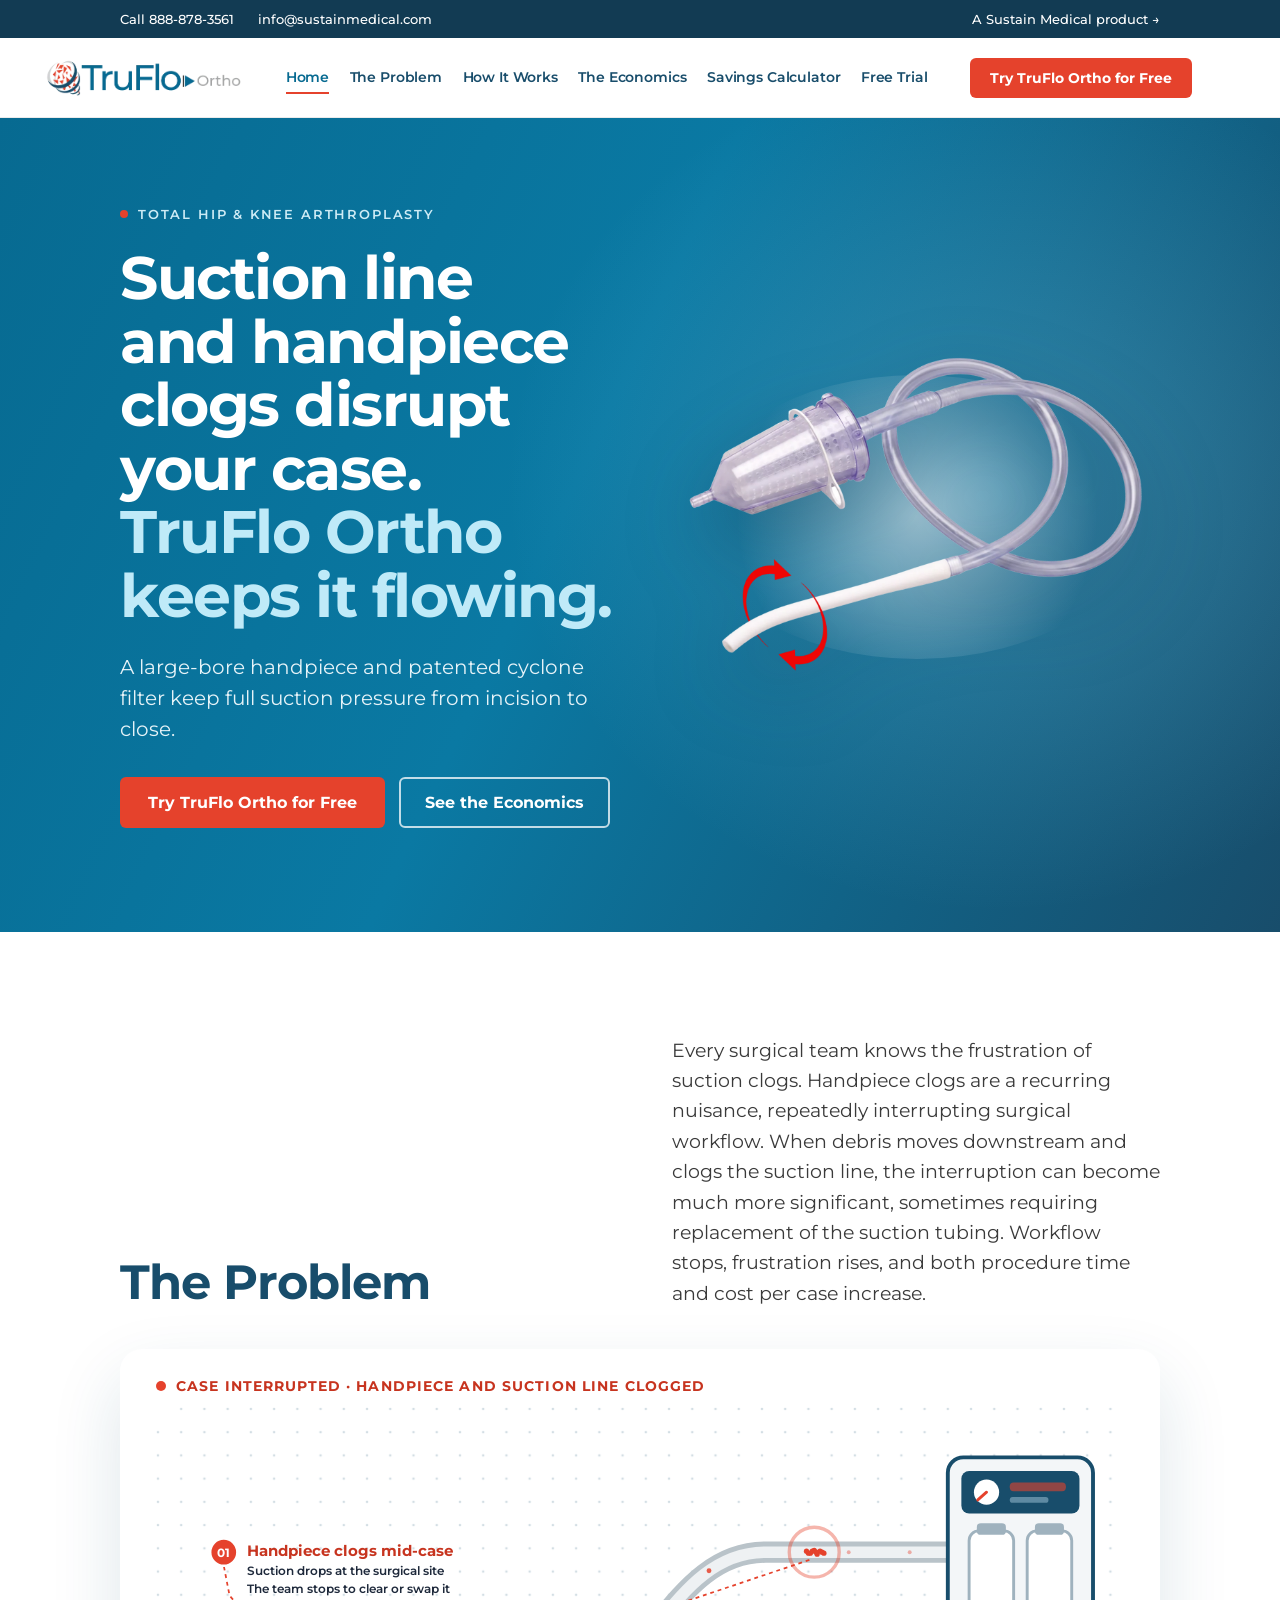
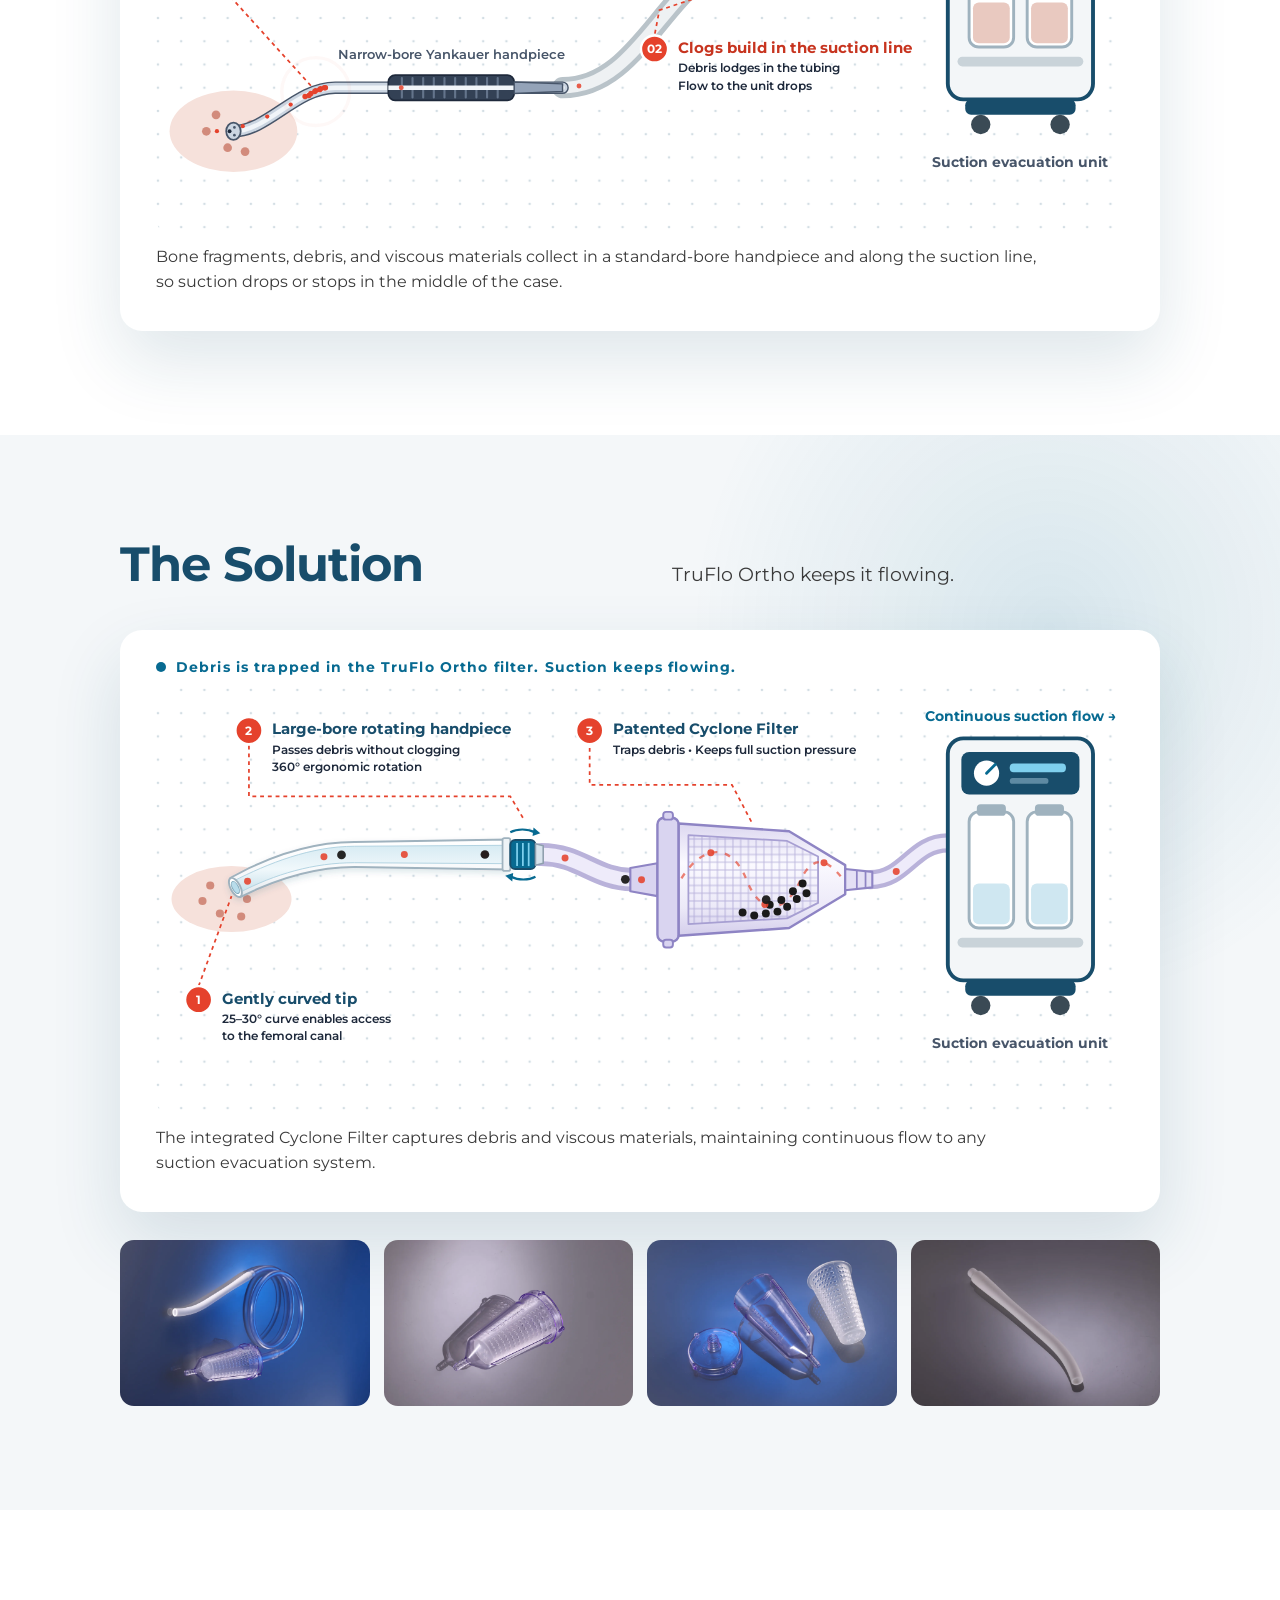
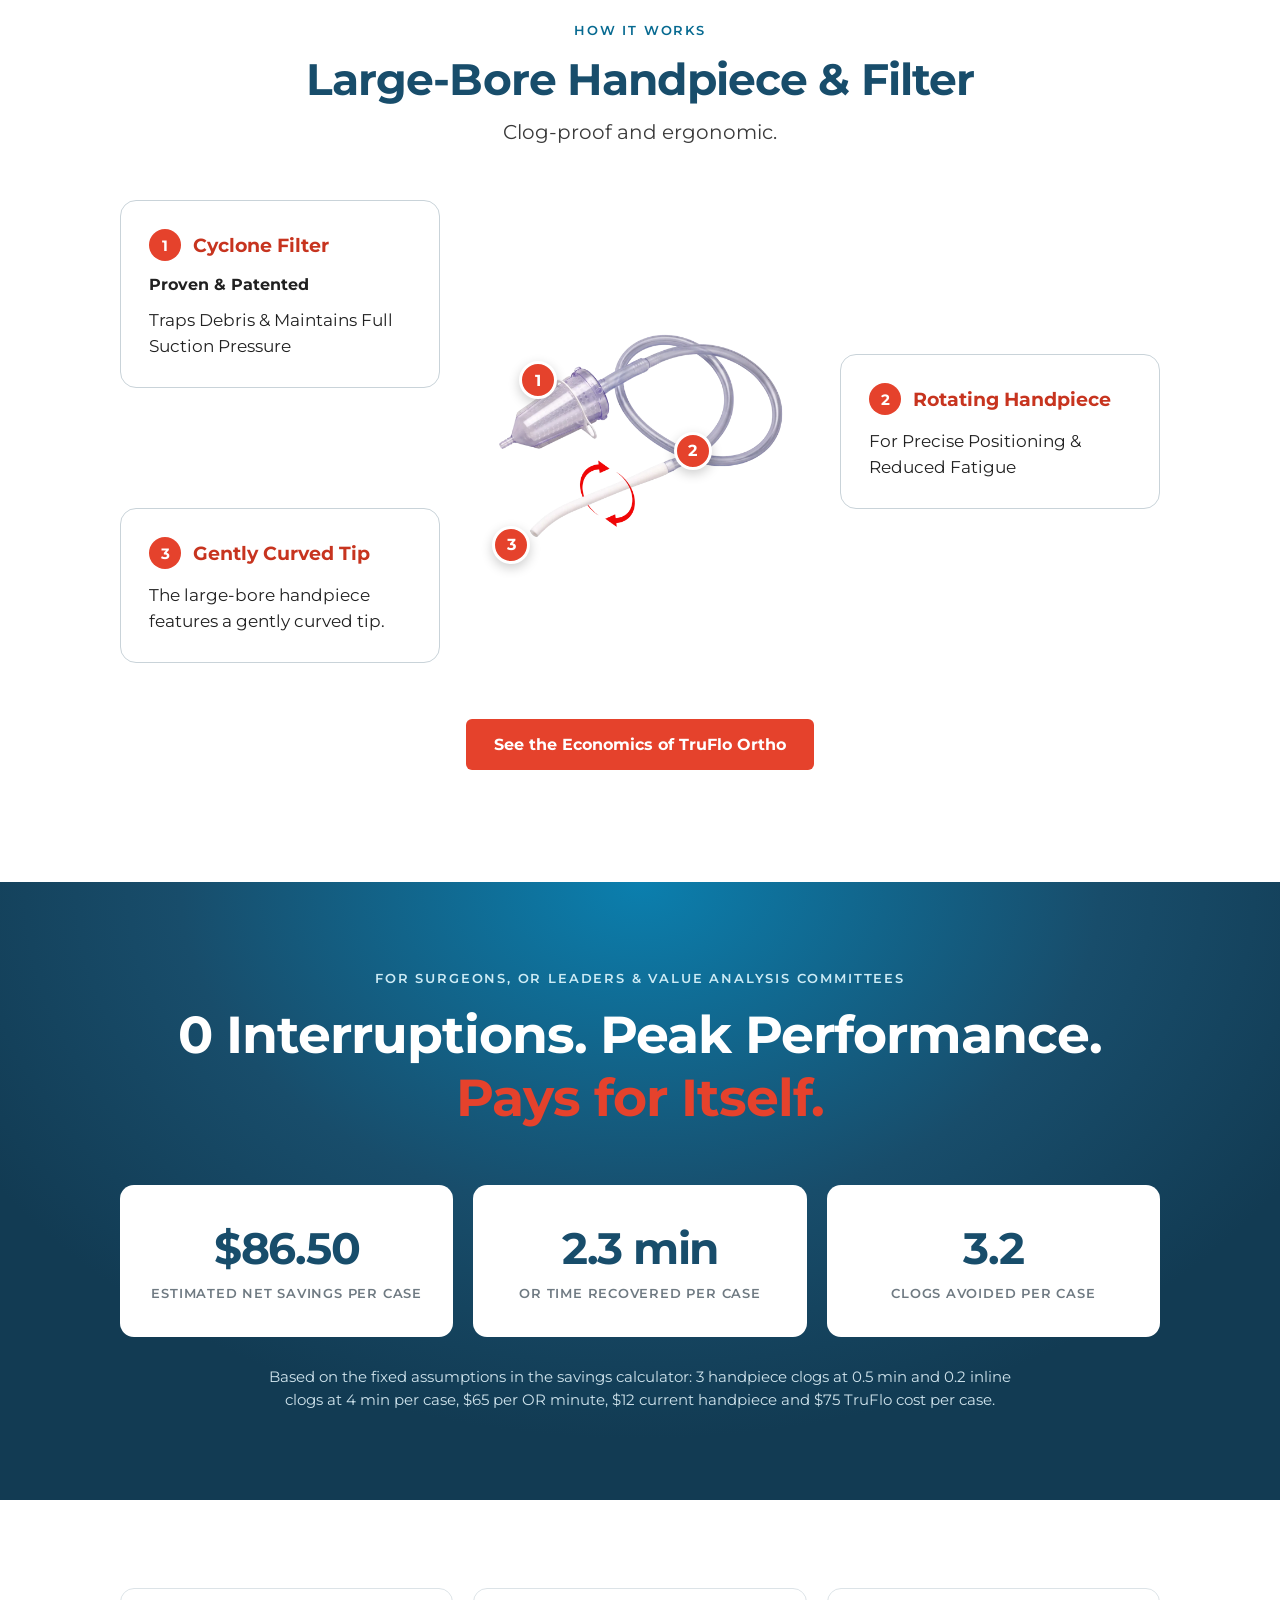
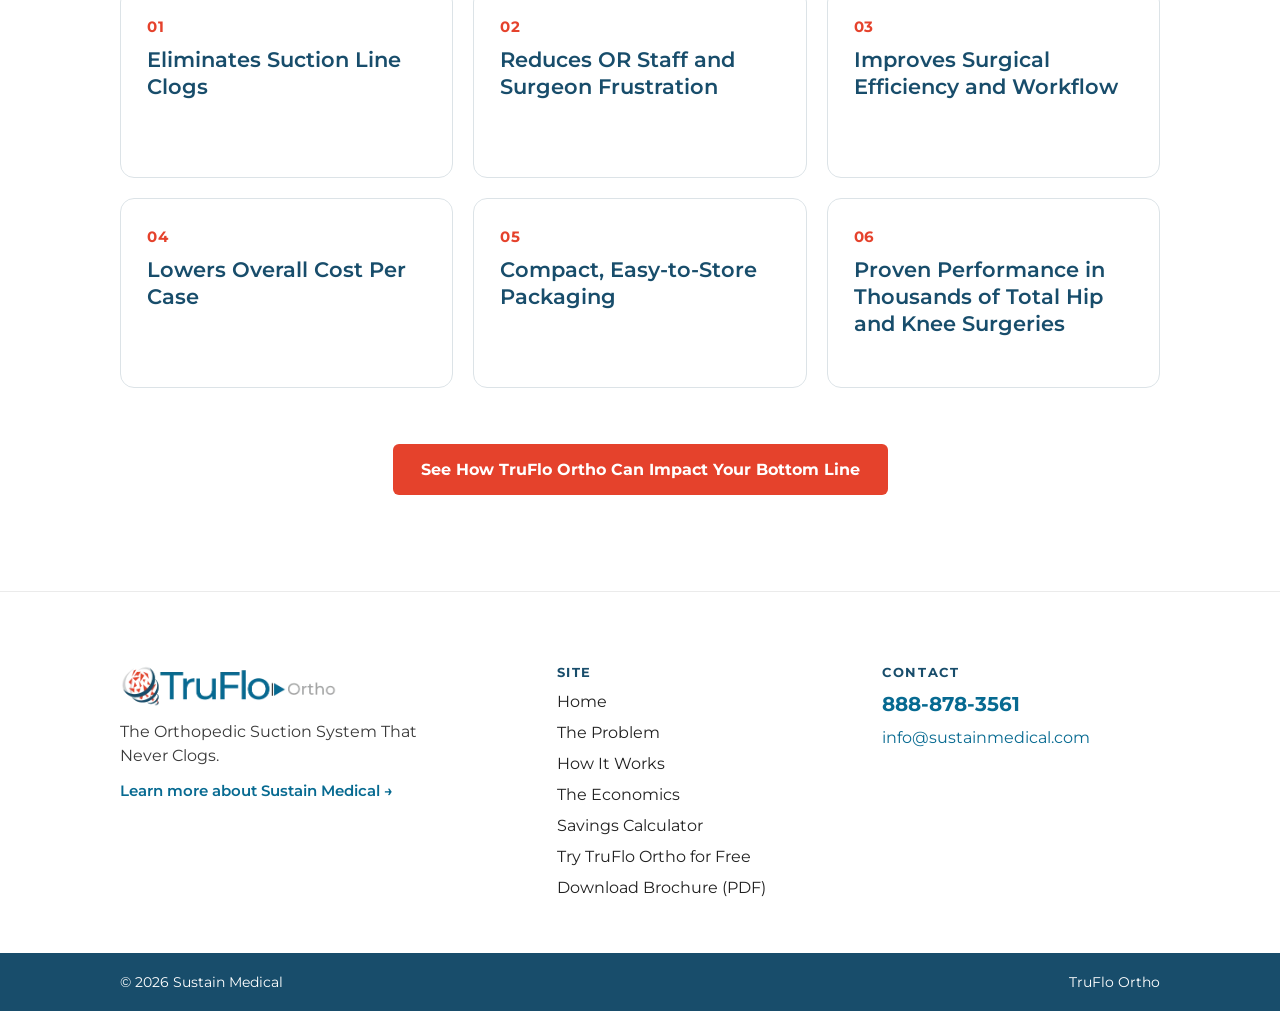
==== index.html @ 5f9ff420 "Apply final client revisions: move Economics to home, update Hero CTA, update Calculator copy and sw" ====
<!DOCTYPE html><html lang="en"><head><meta charset="utf-8"><meta name="viewport" content="width=device-width,initial-scale=1">
<title>TruFlo Ortho | The Orthopedic Suction System That Never Clogs</title><meta name="description" content="TruFlo Ortho &mdash; the orthopedic suction system that never clogs. Large-bore handpiece and patented Cyclone Filter.">
<link rel="icon" href="assets/img/truflo-logo.png"><link rel="stylesheet" href="assets/site.css"></head><body>
<div class="topbar wrap"><div class="l"><a href="tel:+18888783561">Call 888-878-3561</a><a href="mailto:info@sustainmedical.com">info@sustainmedical.com</a></div><a href="https://sustainmedical.com">A Sustain Medical product &rarr;</a></div>
<header class="hdr wrap"><a href="index.html"><img class="logo" src="assets/img/truflo-logo.webp" alt="TruFlo Ortho" width="228" height="46"></a>
<nav class="nav"><a href="index.html" class="on">Home</a><a href="index.html#problem">The Problem</a><a href="index.html#how">How It Works</a><a href="#economics">The Economics</a><a href="calculator.html">Savings Calculator</a><a href="free-trial.html">Free Trial</a></nav><a href="free-trial.html" class="btn btn-red btn-sm">Try TruFlo Ortho for Free</a>
<div style="display:flex;gap:6px;align-items:center"><a href="free-trial.html" class="btn btn-red mcta">Try TruFlo Ortho for Free</a><button class="burger" aria-label="Menu" aria-expanded="false"><span></span><span></span><span></span></button></div>
<nav class="mnav"><a href="index.html">Home</a><a href="index.html#problem">The Problem</a><a href="index.html#how">How It Works</a><a href="#economics">The Economics</a><a href="calculator.html">Savings Calculator</a><a href="free-trial.html">Free Trial</a><a href="tel:+18888783561">Call 888-878-3561</a></nav></header>
<main>
<section class="hero wrap" id="top">
<div class="copy">
<div class="eyebrow" data-reveal><span class="dot"></span>Total hip &amp; knee arthroplasty</div>
<h1 data-reveal>Suction line and handpiece clogs disrupt your case. <span>TruFlo Ortho keeps it flowing.</span></h1>
<p data-reveal>A large-bore handpiece and patented cyclone filter keep full suction pressure from incision to close.</p>
<div class="btns" data-reveal><a href="free-trial.html" class="btn btn-red">Try TruFlo Ortho for Free</a><a href="#economics" class="btn btn-ghost">See the Economics</a></div>
</div>
<div class="prod" data-reveal><img src="assets/img/product-hero.webp" alt="TruFlo Ortho large-bore handpiece with Cyclone Filter" width="1400" height="930"></div>
</section>

<section class="diag-sec wrap" id="problem">
<div class="sechead"><div style="display:flex;flex-direction:column;gap:16px"><h2 data-reveal>The Problem</h2></div>
<p data-reveal>Every surgical team knows the frustration of suction clogs. Handpiece clogs are a recurring nuisance, repeatedly interrupting surgical workflow. When debris moves downstream and clogs the suction line, the interruption can become much more significant, sometimes requiring replacement of the suction tubing. Workflow stops, frustration rises, and both procedure time and cost per case increase.</p></div>
<div class="card" data-reveal>
<div class="ct"><div class="status" style="color:#C7341F"><i style="background:#E5422C"></i>CASE INTERRUPTED &middot; HANDPIECE AND SUCTION LINE CLOGGED</div></div>
<div class="diagram" id="diag-problem" style="min-height:200px"></div>
<ol class="legend"><li><span class="num">01</span><div><b>Handpiece clogs mid-case</b>Suction drops at the surgical site. The team stops to clear or swap it.</div></li><li><span class="num">02</span><div><b>Clogs build in the suction line</b>Debris lodges in the tubing and flow to the unit drops.</div></li></ol>
<p class="cap">Bone fragments, debris, and viscous materials collect in a standard-bore handpiece and along the suction line, so suction drops or stops in the middle of the case.</p>
</div>
</section>

<section class="diag-sec alt wrap" id="how">
<div class="sechead"><div style="display:flex;flex-direction:column;gap:16px"><h2 data-reveal>The Solution</h2></div>
<p data-reveal>TruFlo Ortho keeps it flowing.</p></div>
<div class="card" data-reveal>
<div class="ct"><div class="status" style="color:#076A91"><i style="background:#076A91;animation:dotb 1.8s ease-out infinite"></i>Debris is trapped in the TruFlo Ortho filter. Suction keeps flowing.</div></div>
<div class="diagram" id="diag-flow" style="min-height:200px"></div>
<ol class="legend"><li><span class="num">1</span><div><b>Gently curved tip</b>Access to the femoral canal.</div></li><li><span class="num">2</span><div><b>Large-bore rotating handpiece</b>Passes debris without clogging.</div></li><li><span class="num">3</span><div><b>Cyclone Filter</b>Traps debris. Keeps full suction pressure.</div></li></ol>
<p class="cap">The integrated Cyclone Filter captures debris and viscous materials, maintaining continuous flow to any suction evacuation system.</p>
</div>
<div class="photos" data-reveal>
<figure><img src="assets/photos/truflo-0027.webp" alt="TruFlo Ortho system: Cyclone Filter, tubing and handpiece" loading="lazy"></figure>
<figure><img src="assets/photos/truflo-0016_1.webp" alt="TruFlo Cyclone Filter with mesh basket" loading="lazy"></figure>
<figure><img src="assets/photos/truflo-0012.webp" alt="Cyclone Filter components" loading="lazy"></figure>
<figure><img src="assets/photos/truflo-0029_1.webp" alt="Gently curved large-bore handpiece" loading="lazy"></figure>
</div>
</section>

<section class="lb wrap" id="product">
<div class="center"><div class="eyebrow" style="color:#076A91">How it works</div><h2 data-reveal>Large-Bore Handpiece &amp; Filter</h2><p style="margin:0;font-size:20px;color:#3a3a3a">Clog-proof and ergonomic.</p></div>
<div class="lbgrid">
<div class="col" style="display:flex;flex-direction:column;gap:120px"><div class="fcard" data-reveal><div class="t"><span class="num">1</span><span>Cyclone Filter</span></div><div class="mont" style="font-weight:700;font-size:16px;color:#212121;margin-top:6px">Proven &amp; Patented</div><div style="font-size:17px;line-height:1.5;margin-top:6px">Traps Debris &amp; Maintains Full Suction Pressure</div></div><div class="fcard" data-reveal><div class="t"><span class="num">3</span><span>Gently Curved Tip</span></div><div style="font-size:17px;line-height:1.5;margin-top:6px">The large-bore handpiece features a gently curved tip.</div></div></div>
<div class="imgc" style="position:relative"><img src="assets/img/product-callouts.webp" alt="TruFlo Ortho Cyclone Filter, tubing and rotating handpiece" style="width:100%;display:block;mix-blend-mode:multiply" loading="lazy">
<span class="pin" style="left:14%;top:26%">1</span><span class="pin" style="left:60%;top:50%;animation-delay:.4s">2</span><span class="pin" style="left:6%;top:82%;animation-delay:.8s">3</span></div>
<div class="col"><div class="fcard" data-reveal><div class="t"><span class="num">2</span><span>Rotating Handpiece</span></div><div style="font-size:17px;line-height:1.5;margin-top:6px">For Precise Positioning &amp; Reduced Fatigue</div></div></div>
</div>
<div style="text-align:center;margin-top:56px" data-reveal>
<a href="#economics" class="btn btn-red">See the Economics of TruFlo Ortho</a>
</div>
</section>

<section id="economics" class="zero wrap" style="padding-top:88px;padding-bottom:88px;scroll-margin-top:80px">
<div class="eyebrow" data-reveal style="color:#CDEBF5;margin-bottom:18px">For surgeons, OR leaders &amp; value analysis committees</div>
<h2 data-reveal style="font-weight:700;font-size:clamp(32px,4.5vw,52px);line-height:1.2;color:#FFFFFF;text-align:center">0 Interruptions. Peak Performance. <span class="pays" style="color:#E5422C;white-space:nowrap;display:inline-block">Pays for Itself.</span></h2>
<div class="grid3">
<div class="stat" data-reveal><strong>$86.50</strong><span>Estimated net savings per case</span></div>
<div class="stat" data-reveal><strong>2.3 min</strong><span>OR time recovered per case</span></div>
<div class="stat" data-reveal><strong>3.2</strong><span>Clogs avoided per case</span></div></div>
<p class="fine">Based on the fixed assumptions in the savings calculator: 3 handpiece clogs at 0.5 min and 0.2 inline clogs at 4 min per case, $65 per OR minute, $12 current handpiece and $75 TruFlo cost per case.</p>
</section>

<section class="why wrap" style="padding-top:88px;padding-bottom:96px">
<div class="grid3">
<div class="wcard" data-reveal tabindex="0">
<b>01</b>
<span class="wtitle">Eliminates Suction Line Clogs</span>
<p class="wdesc">The large-bore TruFlo handpiece and patented cyclone filter work together to capture the debris that typically causes suction obstructions, keeping suction flowing throughout the procedure.</p>
</div>
<div class="wcard" data-reveal tabindex="0">
<b>02</b>
<span class="wtitle">Reduces OR Staff and Surgeon Frustration</span>
<p class="wdesc">Suction occlusions create unnecessary delays and increase stress for surgeons and operating room personnel. TruFlo Ortho helps keep the surgical team focused on the procedure.</p>
</div>
<div class="wcard" data-reveal tabindex="0">
<b>03</b>
<span class="wtitle">Improves Surgical Efficiency and Workflow</span>
<p class="wdesc">Clogged suction lines interrupt surgical workflow, reduce operating room efficiency, and negatively affect team performance. TruFlo Ortho helps eliminate these avoidable disruptions.</p>
</div>
<div class="wcard" data-reveal tabindex="0">
<b>04</b>
<span class="wtitle">Lowers Overall Cost Per Case</span>
<p class="wdesc">Operating room time is expensive. Every minute saved by avoiding suction-related interruptions can contribute to meaningful reductions in procedure costs.</p>
</div>
<div class="wcard" data-reveal tabindex="0">
<b>05</b>
<span class="wtitle">Compact, Easy-to-Store Packaging</span>
<p class="wdesc">TruFlo Ortho has been thoughtfully packaged to minimize its storage footprint, making it easier for facilities to stock, store, and access the device when needed.</p>
</div>
<div class="wcard" data-reveal tabindex="0">
<b>06</b>
<span class="wtitle">Proven Performance in Thousands of Total Hip and Knee Surgeries</span>
<p class="wdesc">Surgeons who have used TruFlo Ortho continue to request its availability in their operating rooms. OR staff who have experienced its performance also recognize the potential operational and financial benefits.</p>
</div>
</div>
<div style="text-align:center;margin-top:56px" data-reveal>
<a href="calculator.html" class="btn btn-red">See How TruFlo Ortho Can Impact Your Bottom Line</a>
</div>
</section>
</main><footer><div class="ft wrap"><div class="c"><img src="assets/img/truflo-logo.webp" alt="TruFlo Ortho" style="height:44px;width:max-content"><p>The Orthopedic Suction System That Never Clogs.</p><a href="https://sustainmedical.com" class="mont" style="font-weight:600;font-size:15px;color:#076A91">Learn more about Sustain Medical &rarr;</a></div>
<div class="c"><h4>Site</h4><a href="index.html">Home</a><a href="index.html#problem">The Problem</a><a href="index.html#how">How It Works</a><a href="#economics">The Economics</a><a href="calculator.html">Savings Calculator</a><a href="free-trial.html">Try TruFlo Ortho for Free</a><a href="assets/TruFlo-Ortho-Sell-Sheet.pdf" target="_blank" rel="noopener">Download Brochure (PDF)</a></div>
<div class="c"><h4>Contact</h4><a href="tel:+18888783561" class="mont" style="font-weight:700;font-size:20px;color:#076A91">888-878-3561</a><a href="mailto:info@sustainmedical.com" style="color:#076A91">info@sustainmedical.com</a></div></div>
<div class="fb wrap"><span>&copy; 2026 Sustain Medical</span><span>TruFlo Ortho</span></div></footer><script src="assets/site.js"></script></body></html>
---- assets/site.css ----
@import url('https://fonts.googleapis.com/css2?family=Montserrat:ital,wght@0,400;0,500;0,600;0,700;1,500&display=swap');
*{box-sizing:border-box}html{scroll-behavior:smooth}
body{margin:0;font-family:Montserrat,sans-serif;color:#212121;background:#fff;-webkit-font-smoothing:antialiased}
a{color:#076A91;text-decoration:none}a:hover{color:#184D6B}
img{max-width:100%}
.mont{font-family:Montserrat,sans-serif}
.wrap{padding-left:120px;padding-right:120px}
.hdr.wrap{padding-left:clamp(20px,3.5vw,60px);padding-right:clamp(20px,3.5vw,60px)}
.topbar{background:#123B53;height:38px;display:flex;align-items:center;justify-content:space-between;font:500 13px Montserrat,sans-serif;color:#fff}
.topbar a{color:#fff;white-space:nowrap}.topbar .l{display:flex;gap:24px}
.hdr{position:sticky;top:0;z-index:30;background:rgba(255,255,255,.98);backdrop-filter:blur(8px);border-bottom:1px solid #EBEBEB;height:80px;display:flex;align-items:center;justify-content:space-between;gap:16px}
.hdr .logo{height:40px;width:auto;flex-shrink:0;display:block}
.nav{display:flex;align-items:center;gap:clamp(12px,1.6vw,22px);font:600 14px Montserrat,sans-serif;flex-shrink:1}
.nav a{color:#184D6B;padding:6px 0;border-bottom:2px solid transparent;white-space:nowrap;flex-shrink:0;letter-spacing:-.01em}
.nav a:hover{color:#076A91}.nav a.on{border-color:#E5422C;color:#076A91}
.btn{display:inline-flex;align-items:center;justify-content:center;font:700 16px Montserrat,sans-serif;padding:16px 28px;border-radius:6px;white-space:nowrap;flex-shrink:0;transition:transform .2s,box-shadow .2s,background .2s,color .2s;cursor:pointer;border:0}
.btn-red{background:#E5422C;color:#fff}.btn-red:hover{background:#C7341F;color:#fff;transform:translateY(-2px);box-shadow:0 10px 24px rgba(229,66,44,.4)}
.btn-ghost{border:2px solid rgba(255,255,255,.75);color:#fff;padding:14px 24px}.btn-ghost:hover{background:#fff;color:#184D6B;transform:translateY(-2px)}
.btn-outline{border:2px solid #076A91;color:#076A91;padding:12px 20px;font-size:15px}.btn-outline:hover{background:#076A91;color:#fff}
.btn-sm{font-size:14px;padding:11px 20px;white-space:nowrap;flex-shrink:0}
.burger{display:none;width:44px;height:44px;border:0;background:none;flex-direction:column;align-items:center;justify-content:center;gap:5px;cursor:pointer}.burger span{width:22px;height:2.5px;background:#184D6B;border-radius:2px}
.mnav{display:none}
.eyebrow{font:600 13px Montserrat,sans-serif;letter-spacing:.14em;text-transform:uppercase}
h1,h2,h3{font-family:Montserrat,sans-serif;margin:0;letter-spacing:-.02em}
section{position:relative}
/* hero */
.hero{padding-top:88px;padding-bottom:104px;background:radial-gradient(55% 75% at 78% 45%,rgba(127,208,238,.30),transparent 70%),linear-gradient(115deg,#076A91 0%,#0A79A3 45%,#184D6B 100%);display:grid;grid-template-columns:1.02fr .98fr;gap:48px;align-items:center;color:#fff;overflow:hidden}
.hero h1{font-weight:700;font-size:60px;line-height:1.06;letter-spacing:-.025em;text-wrap:balance}.hero h1 span{color:#BFEAF8}
.hero p{margin:0;font-size:20px;line-height:1.55;color:#E6F3F8;max-width:540px}
.hero .copy{display:flex;flex-direction:column;gap:24px}
.hero .eyebrow{display:flex;align-items:center;gap:10px;color:#CDEBF5}
.dot{width:8px;height:8px;border-radius:50%;background:#E5422C;display:inline-block;animation:dotw 1.8s ease-out infinite}
@keyframes dotw{0%{box-shadow:0 0 0 0 rgba(229,66,44,.6)}100%{box-shadow:0 0 0 8px rgba(229,66,44,0)}}
@keyframes dotb{0%{box-shadow:0 0 0 0 rgba(7,106,145,.5)}100%{box-shadow:0 0 0 8px rgba(7,106,145,0)}}
.hero .btns{display:flex;gap:14px;margin-top:8px;flex-wrap:wrap}
.prod{position:relative}
.prod::before{content:"";position:absolute;inset:6% 4%;border-radius:50%;background:radial-gradient(circle,rgba(255,255,255,.55),rgba(255,255,255,0) 68%)}
.prod img{position:relative;width:100%;display:block;animation:subtleFloat 5s ease-in-out infinite;filter:drop-shadow(0 30px 40px rgba(8,40,60,.35))}
@keyframes subtleFloat{0%,100%{transform:translateY(-4px)}50%{transform:translateY(4px)}}
@keyframes float{0%,100%{transform:translateY(-4px)}50%{transform:translateY(4px)}}
.tag{position:absolute;background:rgba(255,255,255,.95);border:1px solid #DCE3E7;border-radius:12px;padding:12px 16px;box-shadow:0 14px 34px rgba(8,40,60,.25);display:flex;gap:10px;align-items:center;font:600 14px Montserrat,sans-serif;color:#184D6B;white-space:nowrap;animation:float 5s ease-in-out infinite}
.tag i{width:10px;height:10px;border-radius:50%;display:inline-block}
/* diagram sections */
.diag-sec{padding-top:104px;padding-bottom:104px}
.diag-sec.alt{background:radial-gradient(40% 50% at 82% 18%,rgba(7,106,145,.12),transparent 70%),#F4F7F9}
.sechead{display:grid;grid-template-columns:1fr 1fr;gap:64px;align-items:end;margin-bottom:40px}
.sechead h2{font-weight:700;font-size:48px;line-height:1.08;color:#184D6B}
.sechead p{margin:0;font-size:19px;line-height:1.6;color:#3a3a3a}
.card{background:#fff;border-radius:22px;box-shadow:0 30px 70px rgba(24,77,107,.14);padding:28px 36px 36px}
.card .ct{display:flex;flex-direction:column;gap:6px;margin-bottom:12px}
.card .ct b{font:700 26px Montserrat,sans-serif;color:#184D6B}
.status{display:flex;align-items:center;gap:10px;font:700 14px Montserrat,sans-serif;letter-spacing:.08em}
.status i{width:10px;height:10px;border-radius:50%;display:inline-block}
.card .cap{margin:12px 0 0;font-size:16px;line-height:1.55;color:#3a3a3a;max-width:880px}
.legend{display:none}
.photos{display:grid;grid-template-columns:repeat(4,1fr);gap:14px;margin-top:28px}
.photos figure{margin:0;border-radius:14px;overflow:hidden;background:#123B53;aspect-ratio:3/2}
.photos img{width:100%;height:100%;object-fit:cover;display:block;transition:transform .5s}.photos figure:hover img{transform:scale(1.05)}
.photos-note{margin:10px 0 0;font-size:14px;color:#5b6770}
/* large-bore (v2) */
.lb{padding-top:112px;padding-bottom:112px}
.center{text-align:center;display:flex;flex-direction:column;gap:14px;align-items:center}
.lb h2,.h2{font-weight:700;font-size:44px;color:#184D6B}
.lbgrid{margin-top:56px;display:grid;grid-template-columns:320px 1fr 320px;gap:32px;align-items:center}
.fcard{border:1.5px solid #C9D3D9;border-radius:16px;padding:28px;display:flex;flex-direction:column;gap:8px;background:#fff;transition:transform .35s,box-shadow .35s,border-color .35s}
.fcard:hover{transform:translateY(-6px);box-shadow:0 20px 44px rgba(24,77,107,.13);border-color:#076A91}
.fcard .t{display:flex;align-items:center;gap:12px}.num{flex:none;width:32px;height:32px;border-radius:50%;background:#E5422C;color:#fff;font:700 15px Montserrat,sans-serif;display:flex;align-items:center;justify-content:center}
.fcard .t span:last-child{font:700 19px Montserrat,sans-serif;color:#C7341F}
.pin{position:absolute;width:38px;height:38px;border-radius:50%;background:#E5422C;color:#fff;border:3px solid #fff;box-shadow:0 4px 12px rgba(0,0,0,.2);font:700 16px Montserrat,sans-serif;display:flex;align-items:center;justify-content:center;animation:pulse 2s ease-out infinite}
@keyframes pulse{0%{box-shadow:0 0 0 0 rgba(229,66,44,.55)}100%{box-shadow:0 0 0 18px rgba(229,66,44,0)}}
.cyc{margin-top:72px;display:grid;grid-template-columns:320px 1fr;gap:48px;align-items:center}
.cycimg{position:relative;height:340px;border-radius:16px;overflow:hidden;background:#184D6B url(img/or-team.webp) center/cover;box-shadow:0 24px 60px rgba(24,77,107,.2)}
.cycimg::before{content:"";position:absolute;inset:0;background:linear-gradient(90deg,rgba(18,59,83,.85) 0%,rgba(18,59,83,.2) 55%,transparent)}
.chips{position:absolute;left:32px;bottom:32px;display:flex;gap:10px;font:600 13px Montserrat,sans-serif;color:#fff;letter-spacing:.08em;text-transform:uppercase}.chips span{padding:6px 10px;border:1px solid rgba(255,255,255,.4);border-radius:20px}
/* economics */
.pagehead{padding-top:72px;padding-bottom:8px}
.pagehead h1{font-size:52px;color:#184D6B;font-weight:700;line-height:1.08}
.why{padding-top:72px;padding-bottom:104px}
.grid3{display:grid;grid-template-columns:repeat(3,1fr);gap:20px}
.wcard{border:1.5px solid #DCE3E7;border-radius:14px;padding:28px 26px;min-height:190px;display:flex;flex-direction:column;gap:10px;background:#fff;transition:transform .35s cubic-bezier(.2,.8,.2,1),box-shadow .35s cubic-bezier(.2,.8,.2,1),border-color .35s;position:relative;cursor:pointer}
.wcard:hover,.wcard.is-active{transform:translateY(-6px);box-shadow:0 20px 44px rgba(24,77,107,.14);border-color:#076A91}
.wcard b{font:700 15px Montserrat,sans-serif;color:#E5422C;letter-spacing:.04em}
.wcard .wtitle{font:600 21px/1.3 Montserrat,sans-serif;color:#184D6B;transition:color .25s ease}
.wcard .wdesc{margin:0;font:500 15px/1.55 Montserrat,sans-serif;color:#445461;opacity:0;max-height:0;overflow:hidden;transform:translateY(6px);transition:opacity .35s ease,transform .35s ease,max-height .35s ease,margin .35s ease}
.wcard:hover .wdesc,.wcard.is-active .wdesc,.wcard:focus-within .wdesc{opacity:1;max-height:220px;transform:translateY(0);margin-top:8px}
.zero{padding-top:100px;padding-bottom:100px;background:radial-gradient(60% 90% at 50% 0%,#0B7FAE 0%,#184D6B 60%,#123B53 100%);text-align:center}
.zero h1,.zero h2{font-weight:700;font-size:50px;color:#fff;line-height:1.2;margin:0 auto;max-width:1100px}
.zero h1 span.pays,.zero h2 span.pays{color:#E5422C;font-weight:700;white-space:nowrap;display:inline-block}
.zero .grid3{margin-top:56px}
.stat{background:#fff;border-radius:14px;padding:36px 28px;display:flex;flex-direction:column;gap:10px;align-items:center;transition:transform .35s}.stat:hover{transform:translateY(-6px)}
.stat strong{font:700 44px Montserrat,sans-serif;color:#184D6B;letter-spacing:-.03em}
.stat span{font:600 13px Montserrat,sans-serif;color:#6f7a82;letter-spacing:.06em;text-transform:uppercase}
.zero .fine{margin:28px auto 0;max-width:760px;color:#CFE3EC;font-size:15px;line-height:1.55}
.calc{padding-top:96px;padding-bottom:96px;background:#eef4f7}
.calc iframe{width:100%;max-width:1164px;margin:32px auto 0;display:block;border:0;min-height:1200px;background:transparent}
/* faq + form */
.form-sec{padding-top:104px;padding-bottom:104px;background:#076A91;display:grid;grid-template-columns:1fr 580px;gap:80px;align-items:start}
.form-sec .l{display:flex;flex-direction:column;gap:24px;color:#fff;padding-top:16px}
.form-sec h2{font-weight:700;font-size:52px;line-height:1.08}
.form-sec p{margin:0;font-size:19px;line-height:1.6;color:#EAF5F9;max-width:520px}
.talk{display:flex;flex-direction:column;gap:10px;margin-top:16px;padding-top:28px;border-top:1px solid rgba(255,255,255,.25);font-size:17px}
.talk a{color:#fff}
.fbox{background:#fff;border-radius:18px;padding:40px;box-shadow:0 24px 60px rgba(0,0,0,.18)}
.fbox form{display:grid;grid-template-columns:1fr 1fr;gap:18px 16px}
.fbox label{display:flex;flex-direction:column;gap:7px;font:600 13px Montserrat,sans-serif;color:#184D6B}
.fbox .full{grid-column:1/-1}
.fbox input:not([type=checkbox]),.fbox select,.fbox textarea{height:50px;border:1.5px solid #C9D3D9;border-radius:8px;padding:0 14px;font:16px Montserrat,sans-serif;color:#212121;background:#fff;width:100%}
.fbox textarea{height:auto;padding:12px 14px;resize:vertical}
.fbox .chk{flex-direction:row;gap:12px;align-items:flex-start;font:16px/1.45 Montserrat,sans-serif;color:#212121;cursor:pointer}
.fbox .chk input{width:20px;height:20px;margin:1px 0 0;accent-color:#076A91;flex:none}
.fbox button[type=submit]{height:58px;font-size:18px;width:100%}
.fbox .req{font-size:14px;color:#5b6770}
.sent{display:none;flex-direction:column;gap:18px;padding:24px 0}.sent.on{display:flex}
.sent .ok{width:56px;height:56px;border-radius:50%;background:#076A91;display:flex;align-items:center;justify-content:center}.sent .ok span{width:12px;height:22px;border-right:3px solid #fff;border-bottom:3px solid #fff;transform:rotate(45deg);margin-top:-4px}
.sent h3{font-weight:700;font-size:28px;color:#184D6B;line-height:1.25}
.linkbtn{background:none;border:0;font:600 15px Montserrat,sans-serif;color:#5b6770;cursor:pointer}
.faq{padding-top:104px;padding-bottom:104px;display:grid;grid-template-columns:380px 1fr;gap:80px}
.faq h2{font-weight:700;font-size:44px;color:#184D6B;line-height:1.1}
.acc{border-top:1px solid #DCE3E7}.acc>div{border-bottom:1px solid #DCE3E7}
.acc button{width:100%;background:none;border:0;padding:26px 0;display:flex;justify-content:space-between;align-items:center;gap:24px;cursor:pointer;text-align:left;font:600 20px Montserrat,sans-serif;color:#184D6B}
.acc button em{font-style:normal;font-size:28px;color:#076A91;font-weight:500}
.acc p{margin:0 0 26px;font-size:17px;line-height:1.6;max-width:680px;display:none}.acc .open p{display:block}
/* footer */
.ft{padding-top:72px;padding-bottom:56px;display:grid;grid-template-columns:1.4fr 1fr 1fr;gap:48px;background:#fff;border-top:1px solid #EBEBEB}
.ft .c{display:flex;flex-direction:column;gap:12px;font-size:16px}.ft .c a{color:#212121}
.ft h4{margin:0;font:700 13px Montserrat,sans-serif;letter-spacing:.12em;text-transform:uppercase;color:#184D6B}
.ft p{margin:0;font-size:16px;color:#3a3a3a;max-width:340px;line-height:1.55}
.fb{background:#184D6B;color:#fff;padding-top:20px;padding-bottom:20px;display:flex;justify-content:space-between;font-size:14px;gap:16px}.fb a{color:#fff}
[data-reveal]{transition:opacity .8s cubic-bezier(.2,.7,.2,1),transform .8s cubic-bezier(.2,.7,.2,1)}
.js [data-reveal]:not(.in){opacity:0;transform:translateY(32px)}
@media (prefers-reduced-motion:reduce){*{animation:none!important}.js [data-reveal]{opacity:1!important;transform:none!important}}
/* responsive */
@media (max-width:1180px){.wrap{padding-left:40px;padding-right:40px}.hdr.wrap{padding-left:24px;padding-right:24px}.nav{gap:16px}.hero h1{font-size:48px}.lbgrid{grid-template-columns:1fr 1.3fr 1fr}.form-sec{grid-template-columns:1fr 1fr;gap:48px}}
@media (max-width:980px){
.wrap{padding-left:20px;padding-right:20px}
.hdr.wrap{padding-left:20px;padding-right:20px}
.topbar{display:none}
.hdr{height:64px}.hdr .logo{height:28px}.nav,.hdr>.btn{display:none}.burger{display:flex}
.hdr .mcta{display:inline-flex!important;font-size:13px;padding:0 14px;height:42px;white-space:nowrap}
.mnav.open{display:flex;flex-direction:column;position:absolute;top:64px;left:0;right:0;background:#fff;border-bottom:1px solid #EBEBEB;padding:8px 20px 20px;font:600 18px Montserrat,sans-serif;box-shadow:0 20px 30px rgba(0,0,0,.08)}
.mnav a{color:#184D6B;padding:14px 0;border-bottom:1px solid #F0F0F0;white-space:nowrap}.mnav a:last-child{border:0;color:#076A91;font-size:17px}
.hero{grid-template-columns:1fr;padding-top:40px;padding-bottom:48px;gap:24px}
.hero h1{font-size:34px;line-height:1.12}.hero p{font-size:17px}.hero .btns{flex-direction:column}.hero .btns .btn{width:100%}
.tag{font-size:11px;padding:8px 10px}
.diag-sec,.lb,.why,.zero,.calc,.faq,.form-sec{padding-top:56px;padding-bottom:56px}
.sechead{grid-template-columns:1fr;gap:16px;margin-bottom:24px}.sechead h2{font-size:30px}.sechead p{font-size:16px}
.card{padding:20px 14px;border-radius:16px}.card .ct b{font-size:21px}.status{font-size:11px}
.diagram .lbl{display:none}
.legend{display:flex;flex-direction:column;gap:12px;margin:16px 0 0;padding:0;list-style:none}
.legend li{display:flex;gap:12px;align-items:flex-start;font-size:15px;line-height:1.45}.legend b{display:block;font:700 15px Montserrat,sans-serif;color:#184D6B}
.photos{grid-template-columns:repeat(2,1fr);gap:10px}
.lb h2,.h2,.faq h2{font-size:28px}.lbgrid{grid-template-columns:1fr;margin-top:28px;gap:14px}.lbgrid .col{display:contents}.lbgrid .imgc{order:-1}
.cyc{grid-template-columns:1fr;gap:20px;margin-top:40px}.cycimg{height:220px}.chips{left:16px;bottom:16px;font-size:11px}
.pagehead{padding-top:40px}.pagehead h1{font-size:32px}
.grid3{grid-template-columns:1fr;gap:12px}.wcard{min-height:0;padding:22px}.wcard span{font-size:18px}
.zero h1,.zero h2{font-size:28px;line-height:1.2}.zero .grid3{margin-top:28px}.stat strong{font-size:34px}
.calc iframe{margin-top:16px}
.form-sec{grid-template-columns:1fr;gap:28px}.form-sec h2{font-size:30px}.form-sec p{font-size:16px}.fbox{padding:22px}.fbox form{grid-template-columns:1fr}
.faq{grid-template-columns:1fr;gap:24px}.acc button{font-size:17px;padding:20px 0}
.ft{grid-template-columns:1fr;gap:28px;padding-top:40px;padding-bottom:32px}.fb{flex-direction:column}
}
.mcta{display:none!important}@media (max-width:980px){.hdr .mcta{display:inline-flex!important}}
.prod img{height:auto}
.hdr .mcta{white-space:nowrap}
@media (max-width:980px){.diagram{min-height:0!important}.diagram .mk{transform-box:fill-box;transform-origin:center;transform:scale(1.9)}.tag{display:none}.hdr .logo{height:24px}}
@media (max-width:360px){.hdr .mcta{font-size:12px;padding:0 9px}}
.calc iframe{margin-top:0}
@media (max-width:980px){.lbgrid .col{display:contents!important}.lbgrid .fcard:nth-child(1){order:1}.lbgrid .col:last-child .fcard{order:2}.lbgrid .col:first-child .fcard:nth-child(2){order:3}.calc{padding-left:0;padding-right:0}}
.form-sec h1.fh{font-weight:700;font-size:52px;line-height:1.08}@media (max-width:980px){.form-sec h1.fh{font-size:30px}}
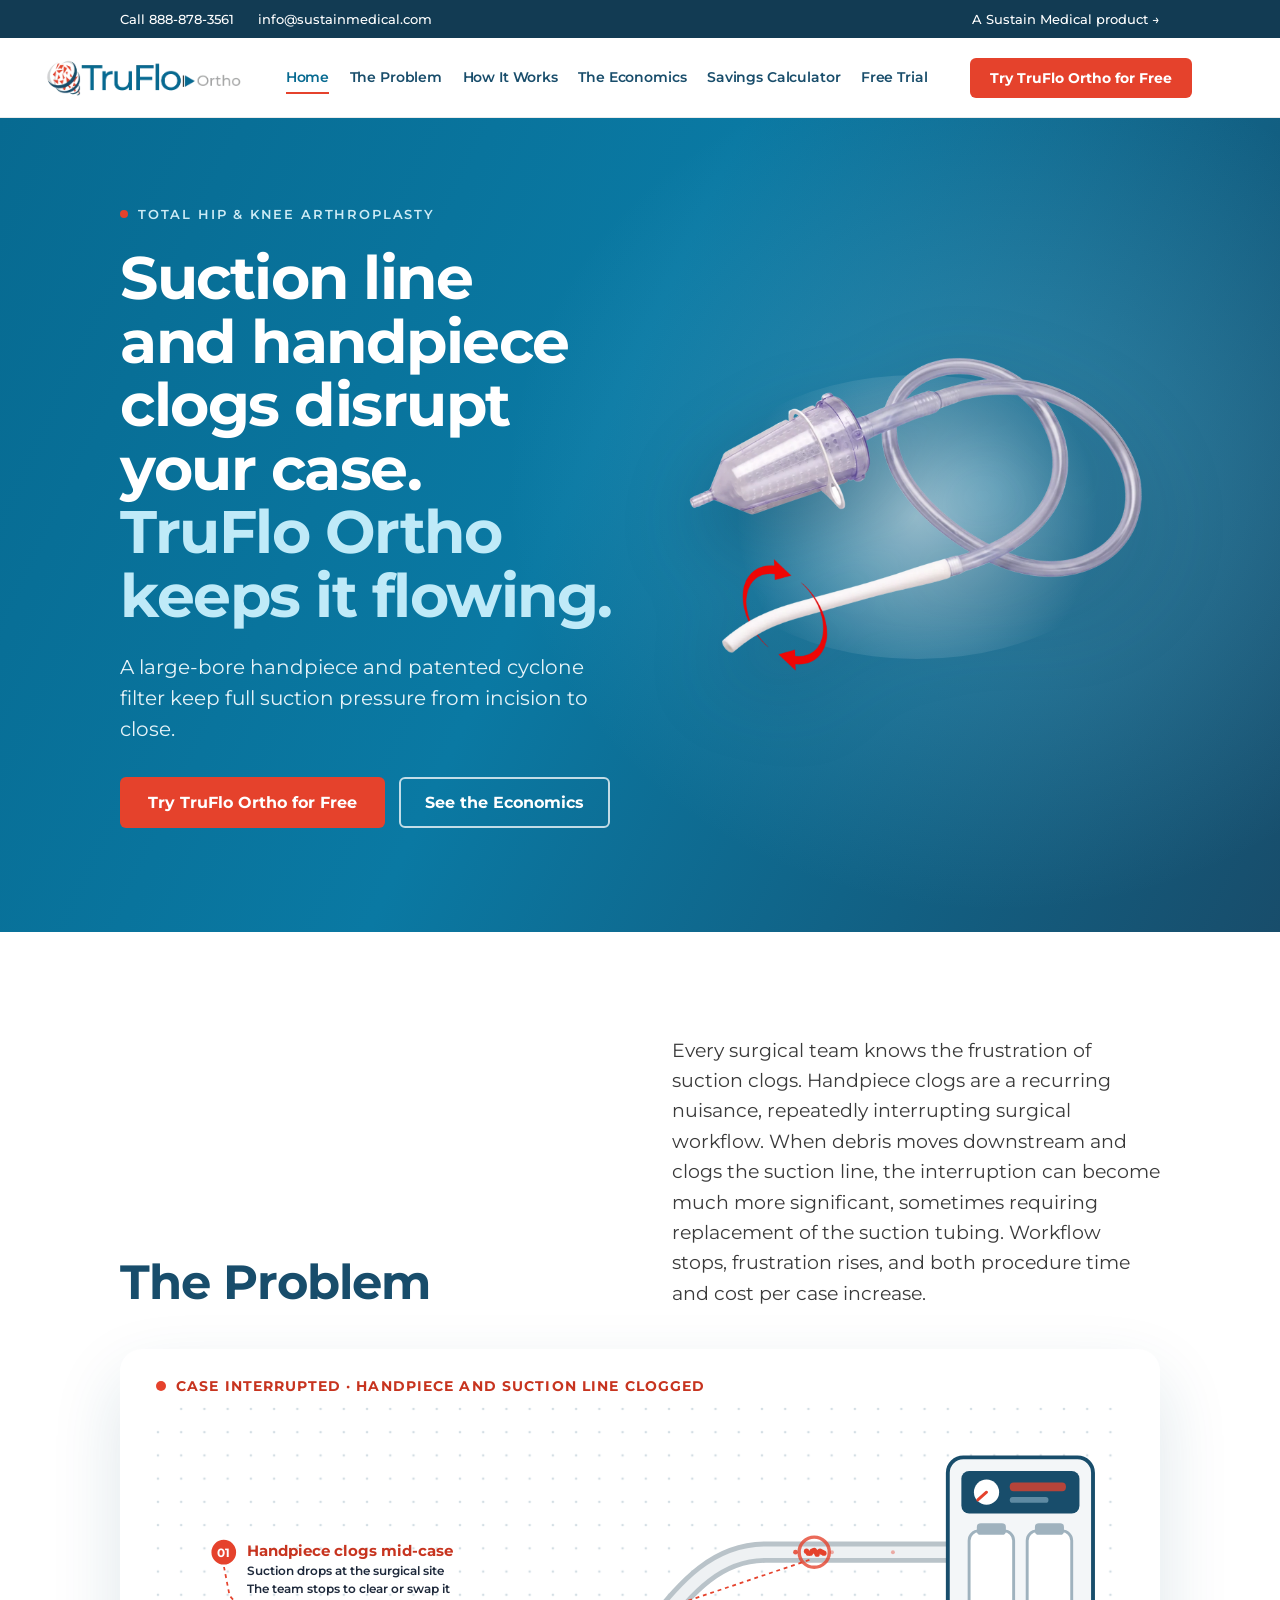
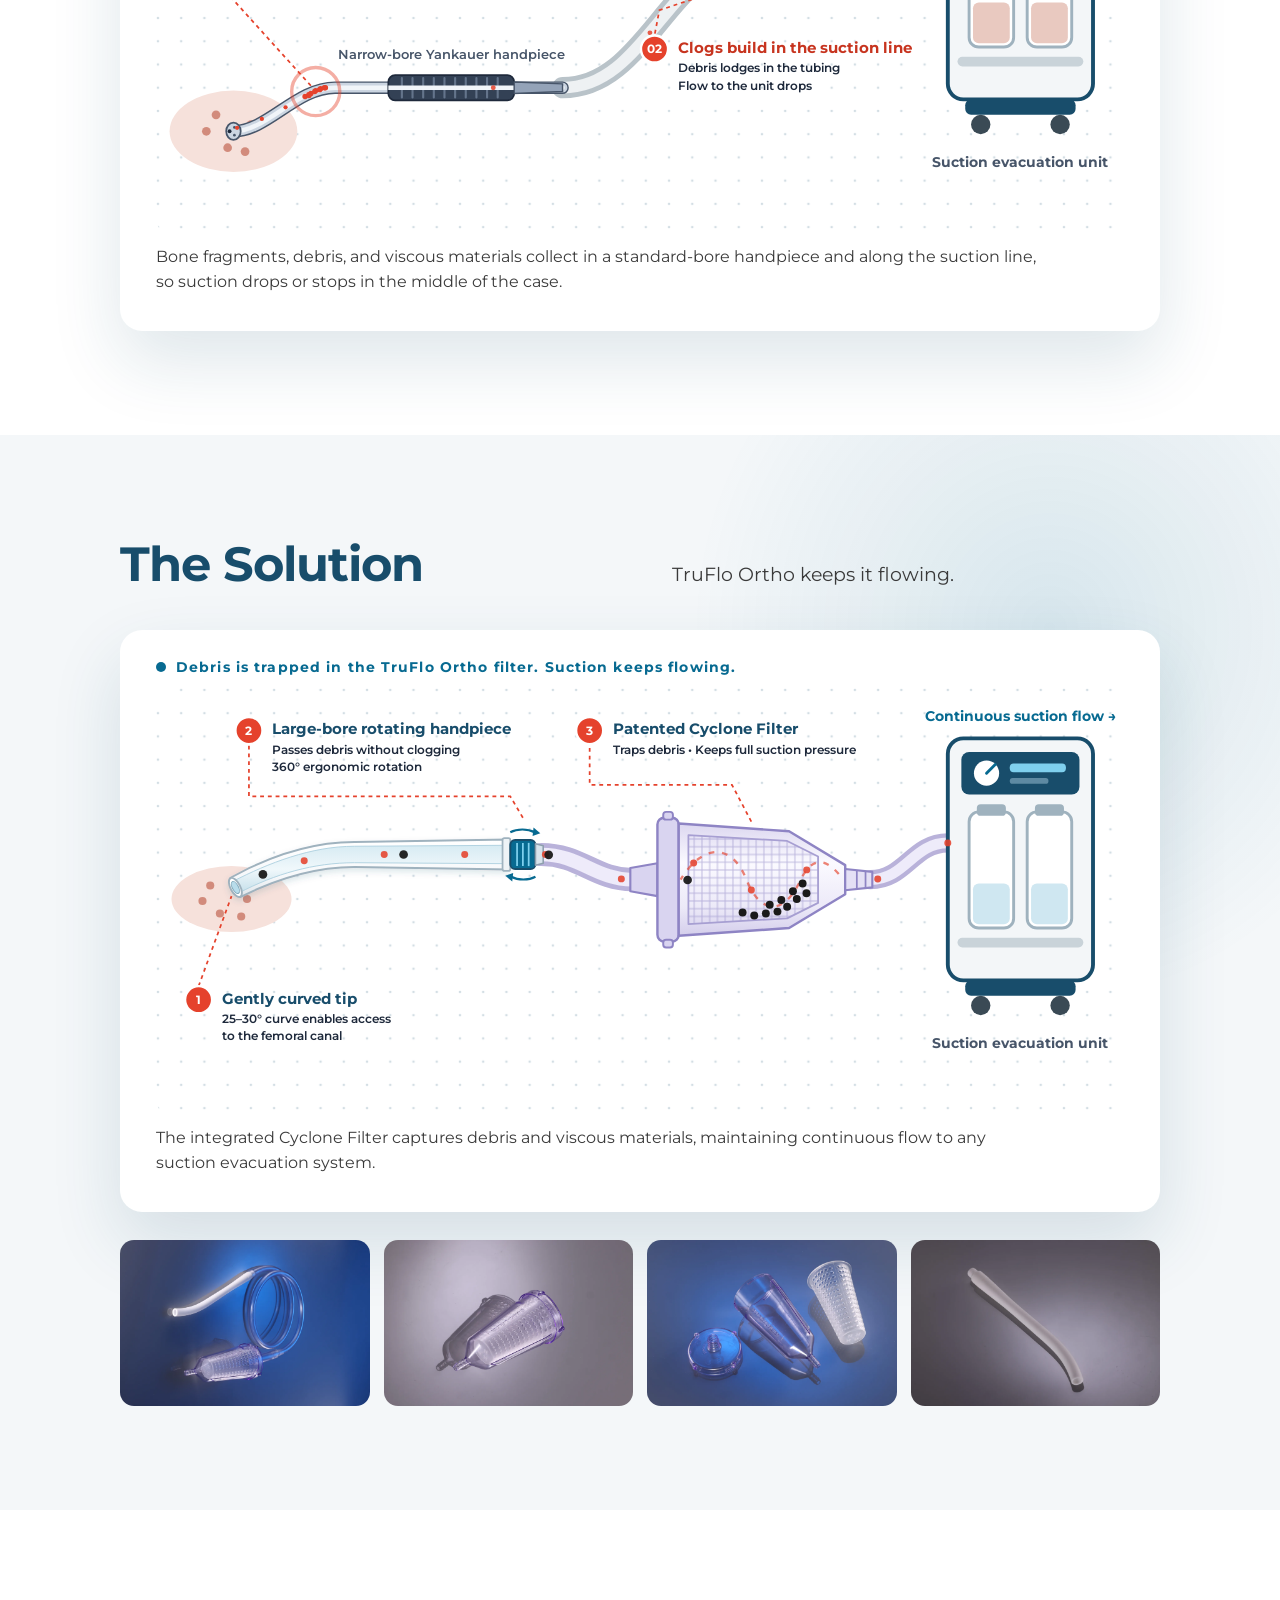
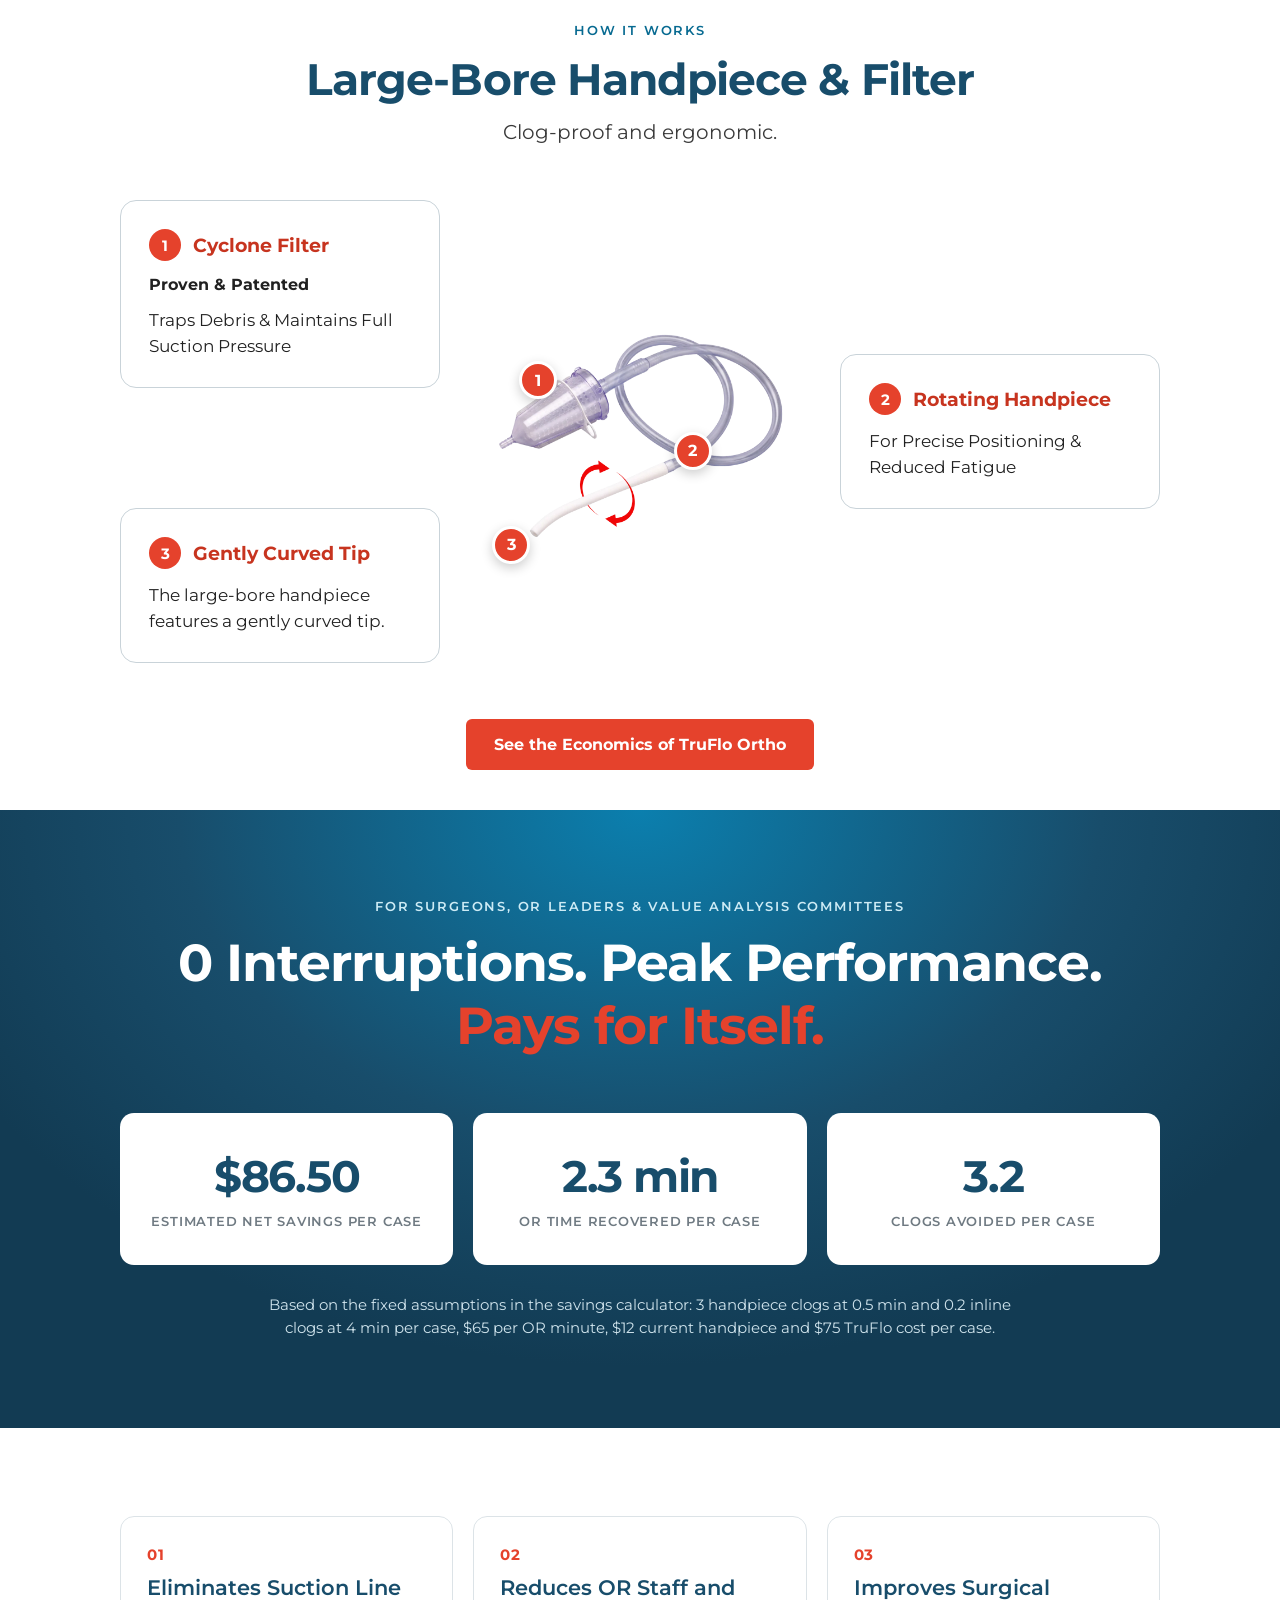
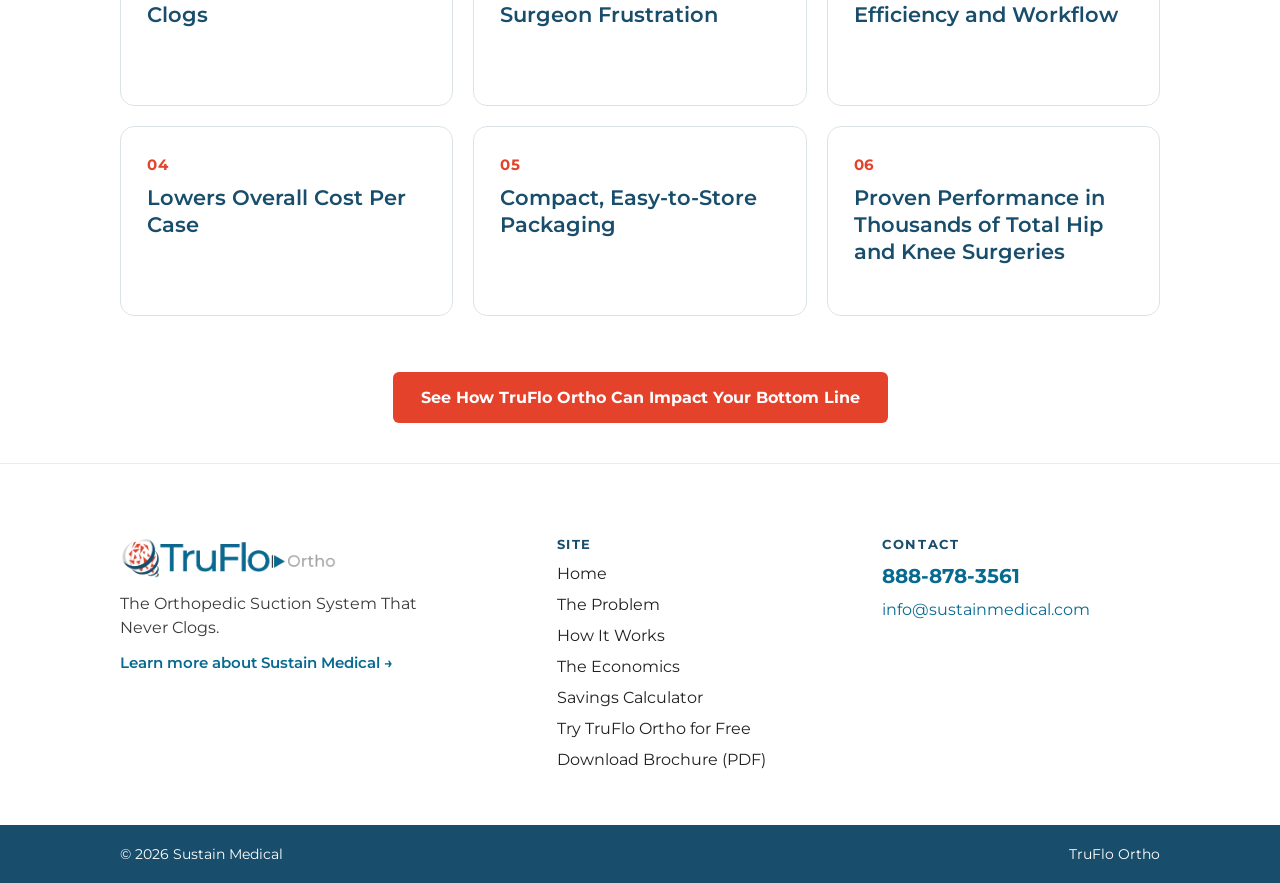
==== commit f552ed4a: "Reduce excessive bottom padding below Economics CTA before footer" ====
--- a/index.html
+++ b/index.html
@@ -68,7 +68,7 @@
 <p class="fine">Based on the fixed assumptions in the savings calculator: 3 handpiece clogs at 0.5 min and 0.2 inline clogs at 4 min per case, $65 per OR minute, $12 current handpiece and $75 TruFlo cost per case.</p>
 </section>
 
-<section class="why wrap" style="padding-top:88px;padding-bottom:96px">
+<section class="why wrap" style="padding-top:88px;padding-bottom:40px">
 <div class="grid3">
 <div class="wcard" data-reveal tabindex="0">
 <b>01</b>
--- a/assets/site.css
+++ b/assets/site.css
@@ -58,7 +58,7 @@
 .photos img{width:100%;height:100%;object-fit:cover;display:block;transition:transform .5s}.photos figure:hover img{transform:scale(1.05)}
 .photos-note{margin:10px 0 0;font-size:14px;color:#5b6770}
 /* large-bore (v2) */
-.lb{padding-top:112px;padding-bottom:112px}
+.lb{padding-top:112px;padding-bottom:40px}
 .center{text-align:center;display:flex;flex-direction:column;gap:14px;align-items:center}
 .lb h2,.h2{font-weight:700;font-size:44px;color:#184D6B}
 .lbgrid{margin-top:56px;display:grid;grid-template-columns:320px 1fr 320px;gap:32px;align-items:center}
@@ -143,6 +143,7 @@
 .hero h1{font-size:34px;line-height:1.12}.hero p{font-size:17px}.hero .btns{flex-direction:column}.hero .btns .btn{width:100%}
 .tag{font-size:11px;padding:8px 10px}
 .diag-sec,.lb,.why,.zero,.calc,.faq,.form-sec{padding-top:56px;padding-bottom:56px}
+.lb{padding-bottom:36px}
 .sechead{grid-template-columns:1fr;gap:16px;margin-bottom:24px}.sechead h2{font-size:30px}.sechead p{font-size:16px}
 .card{padding:20px 14px;border-radius:16px}.card .ct b{font-size:21px}.status{font-size:11px}
 .diagram .lbl{display:none}
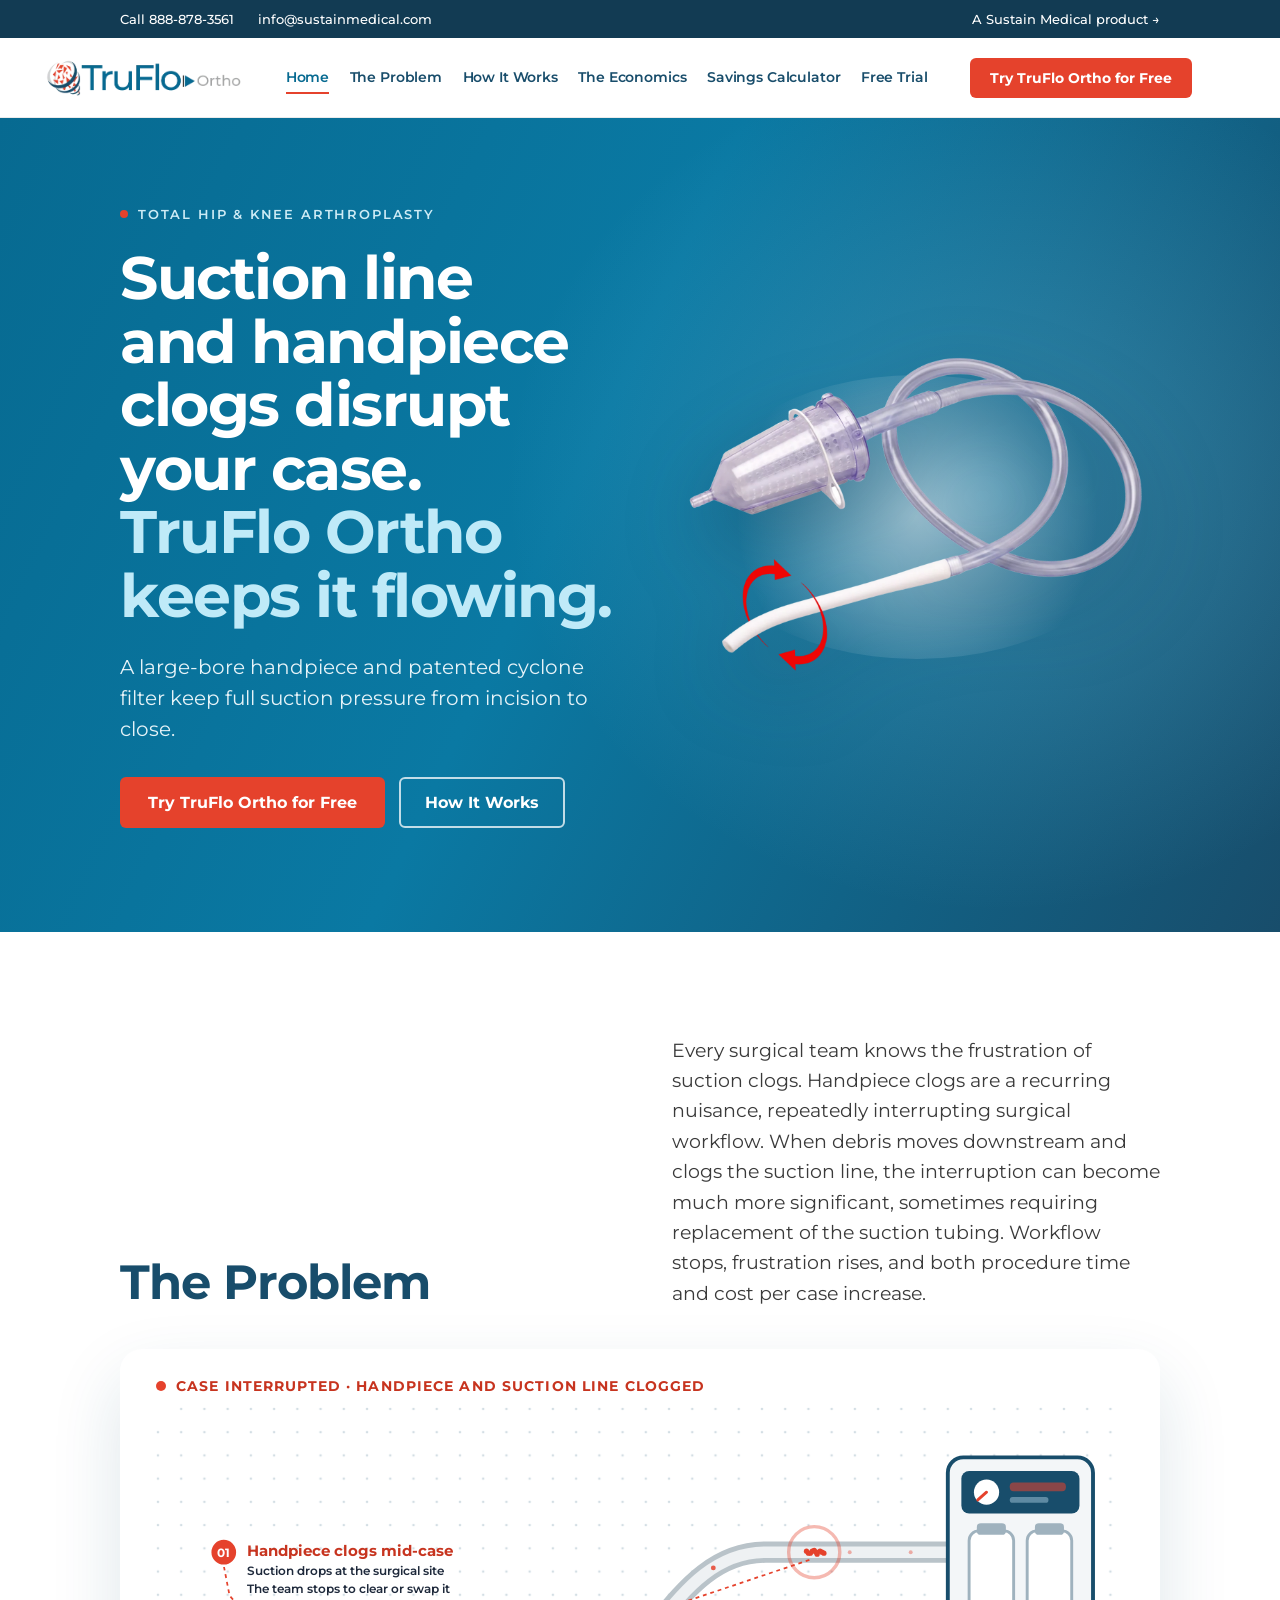
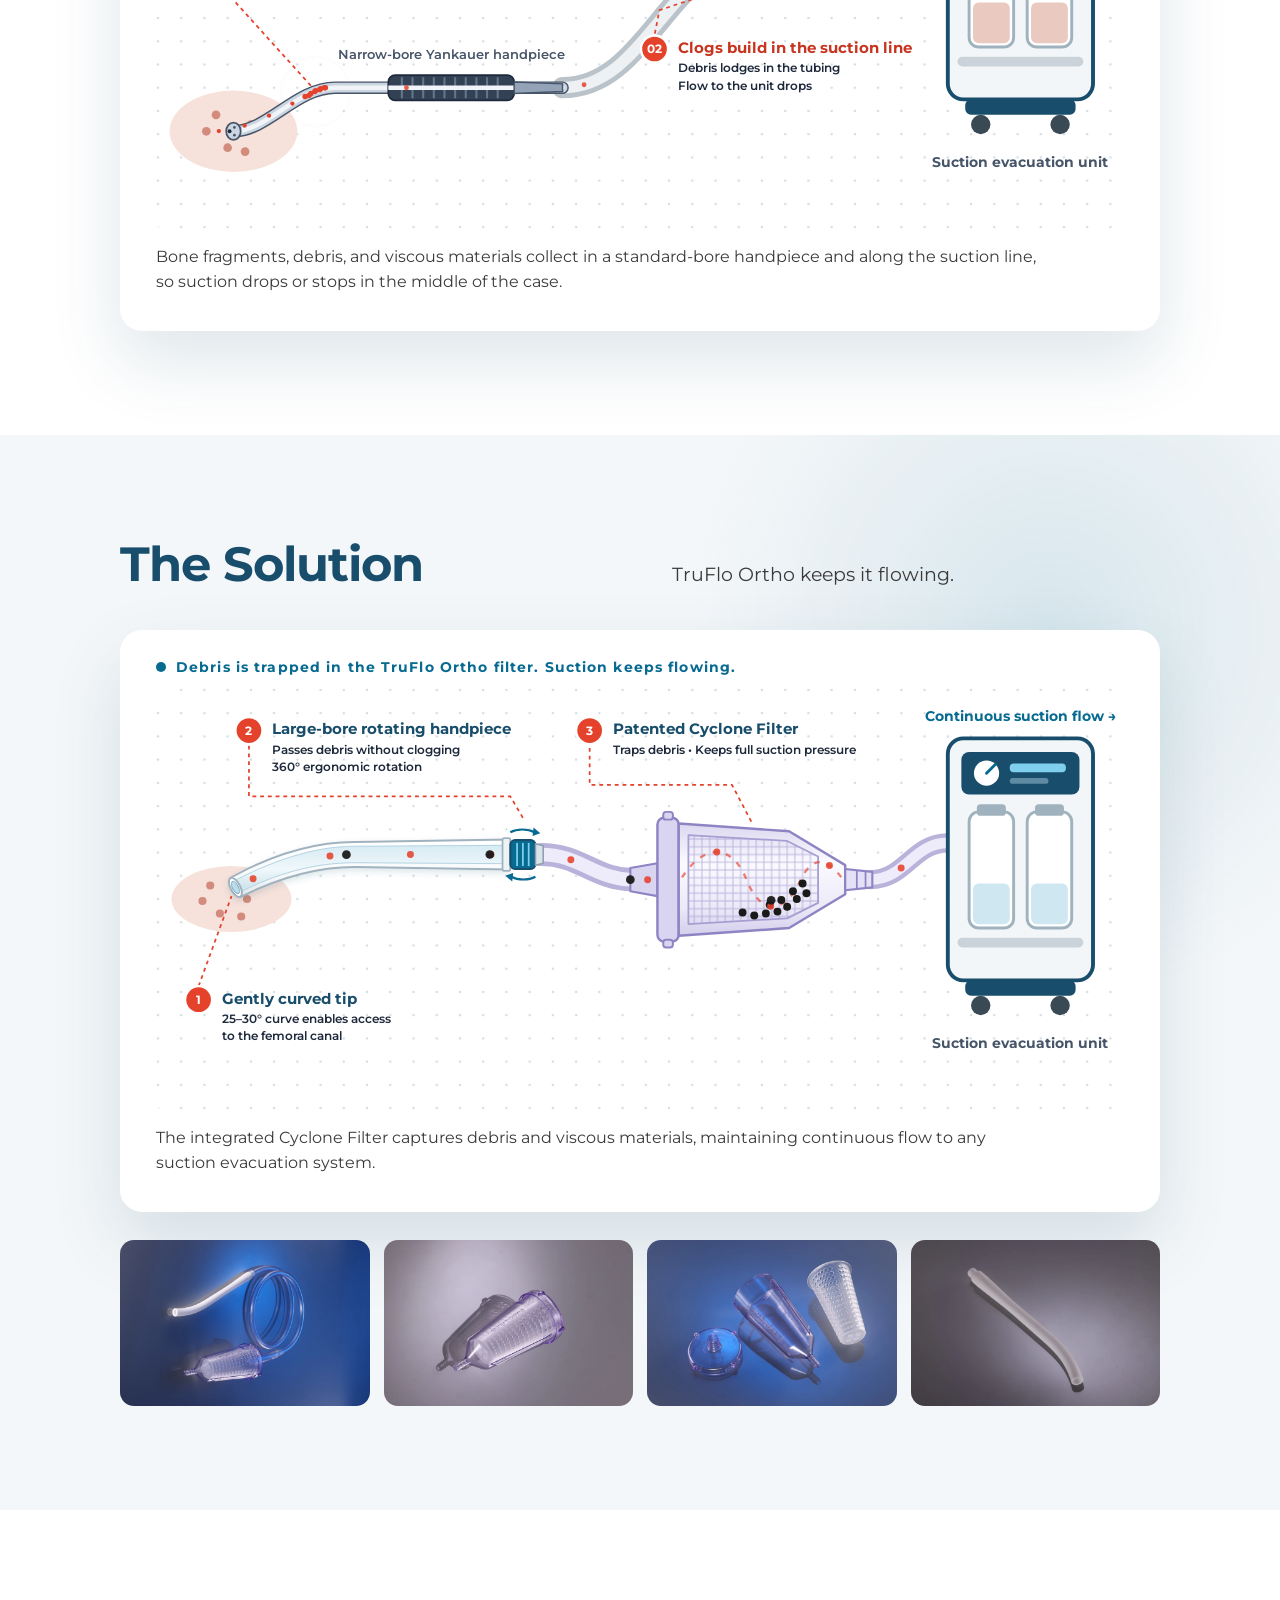
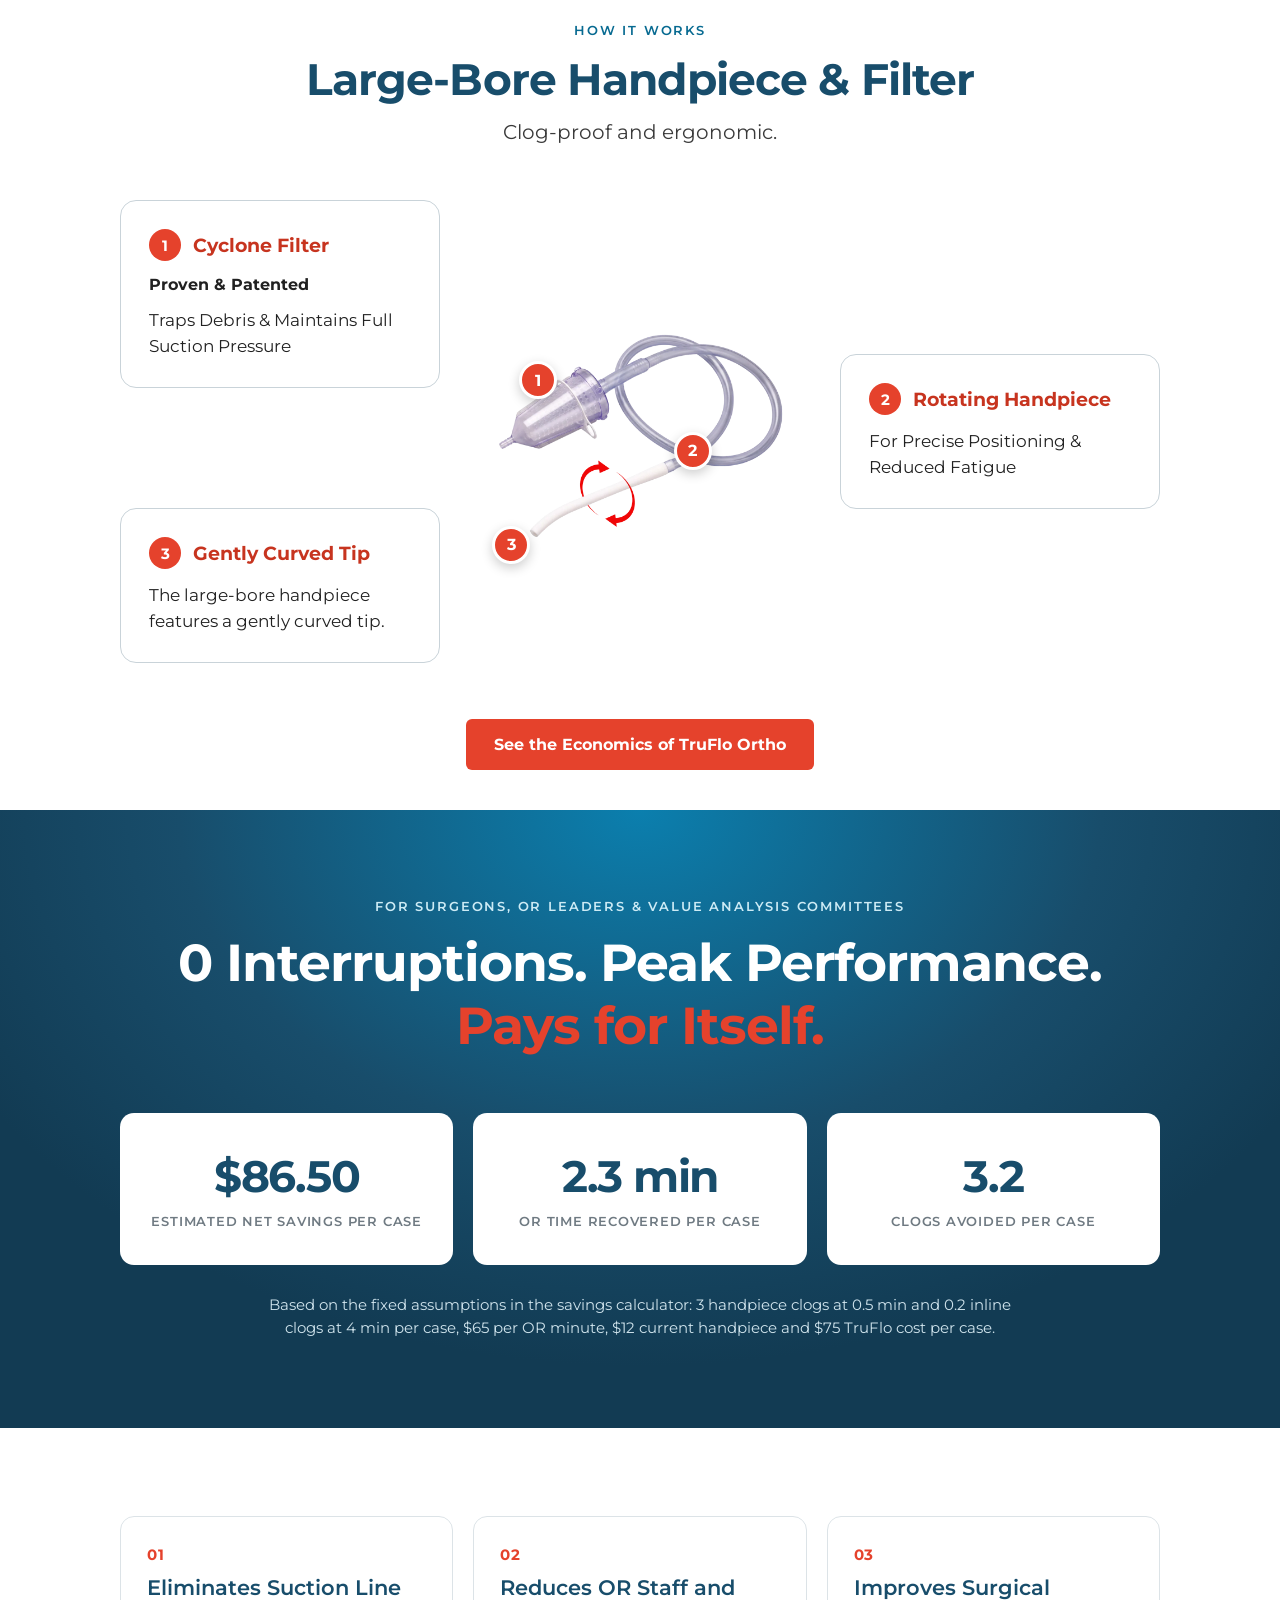
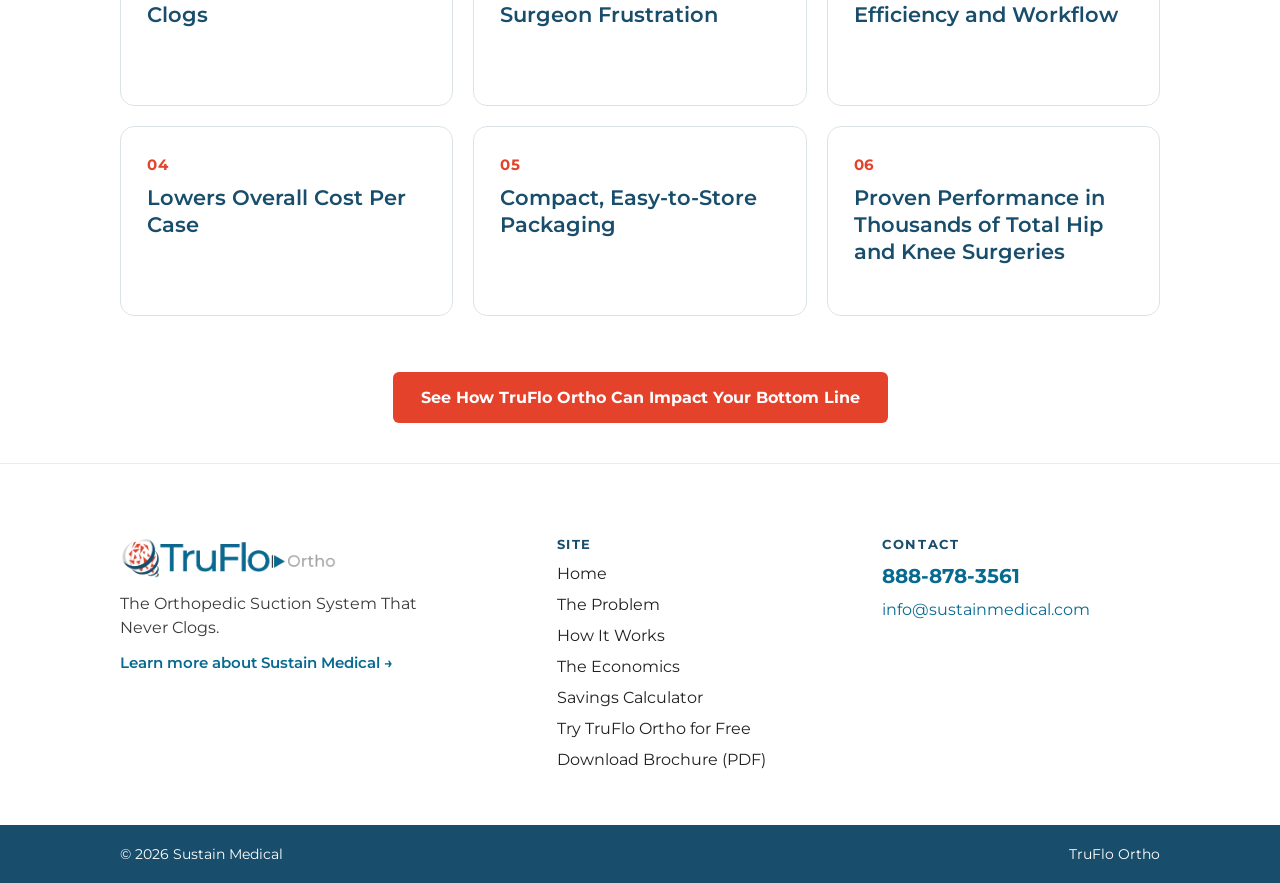
==== commit fcdc45aa: "Update Hero secondary CTA button to How It Works linking to #how" ====
--- a/index.html
+++ b/index.html
@@ -12,7 +12,7 @@
 <div class="eyebrow" data-reveal><span class="dot"></span>Total hip &amp; knee arthroplasty</div>
 <h1 data-reveal>Suction line and handpiece clogs disrupt your case. <span>TruFlo Ortho keeps it flowing.</span></h1>
 <p data-reveal>A large-bore handpiece and patented cyclone filter keep full suction pressure from incision to close.</p>
-<div class="btns" data-reveal><a href="free-trial.html" class="btn btn-red">Try TruFlo Ortho for Free</a><a href="#economics" class="btn btn-ghost">See the Economics</a></div>
+<div class="btns" data-reveal><a href="free-trial.html" class="btn btn-red">Try TruFlo Ortho for Free</a><a href="#how" class="btn btn-ghost">How It Works</a></div>
 </div>
 <div class="prod" data-reveal><img src="assets/img/product-hero.webp" alt="TruFlo Ortho large-bore handpiece with Cyclone Filter" width="1400" height="930"></div>
 </section>
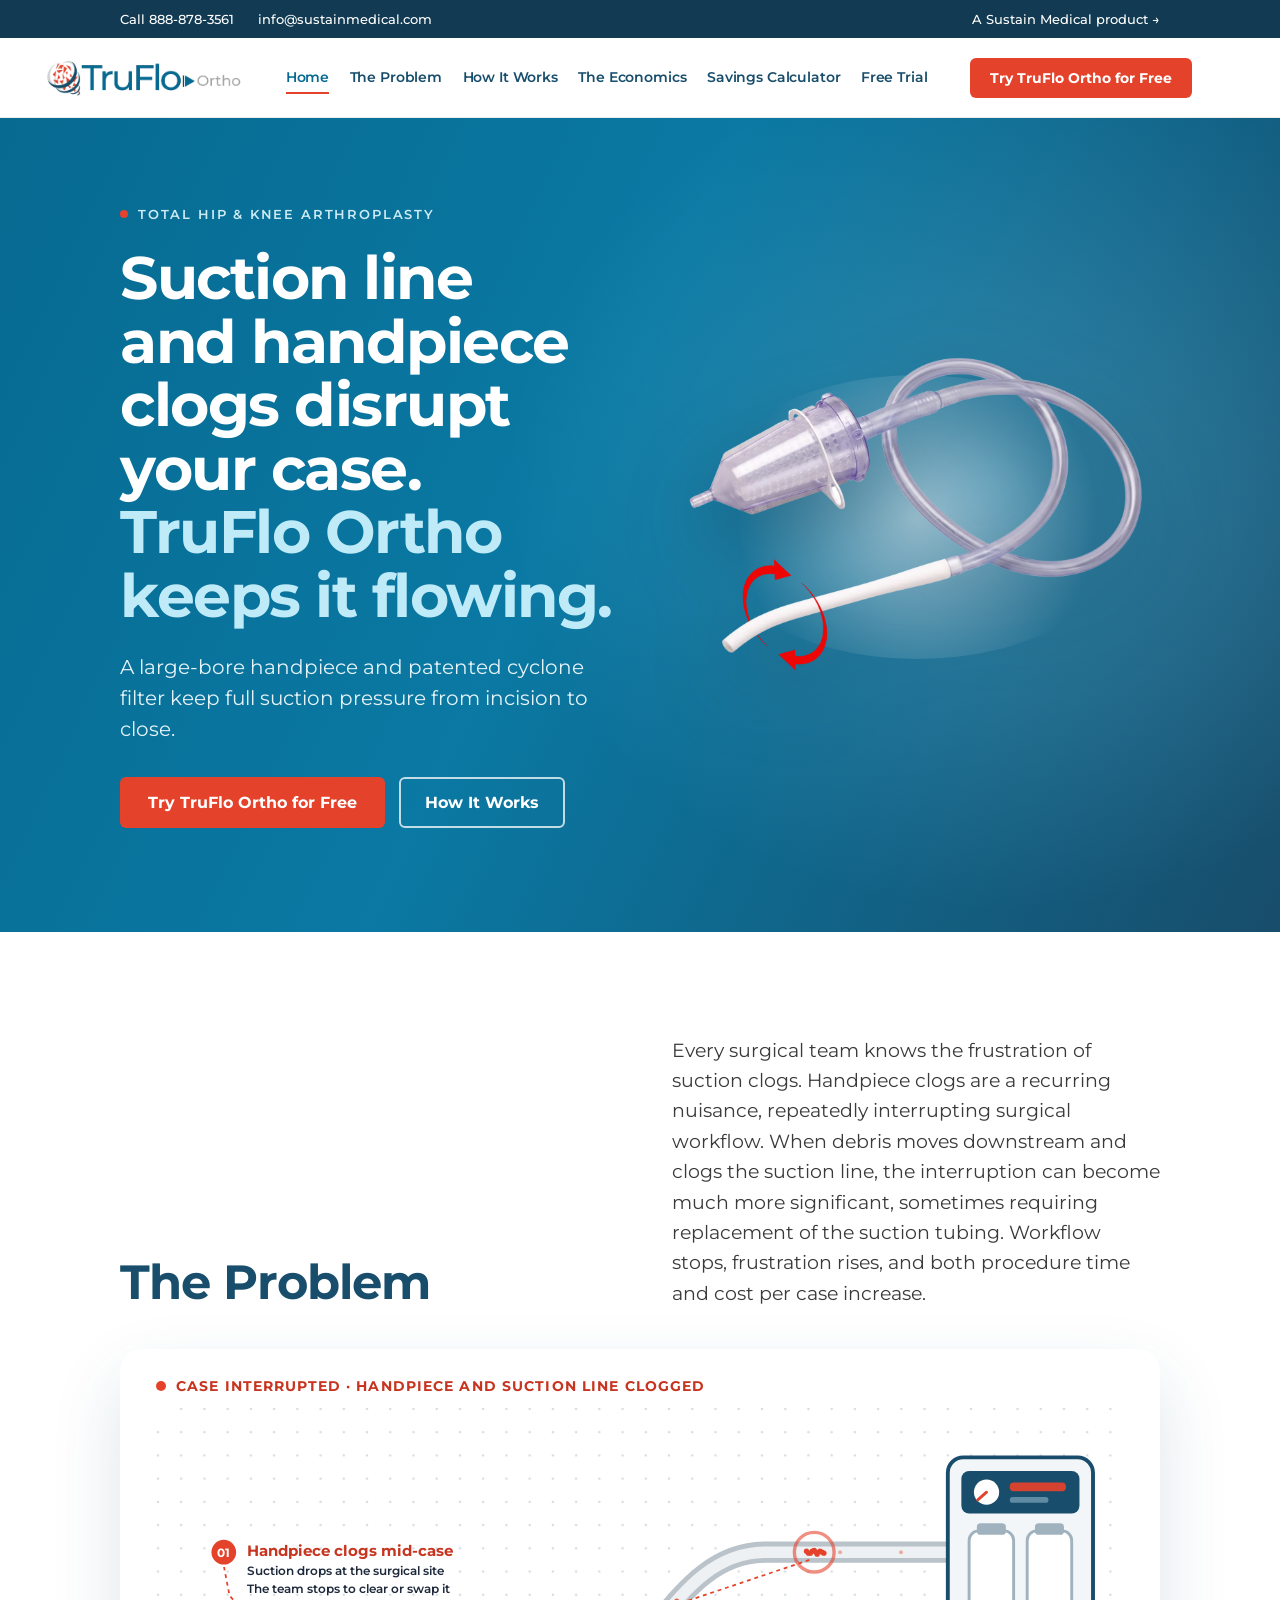
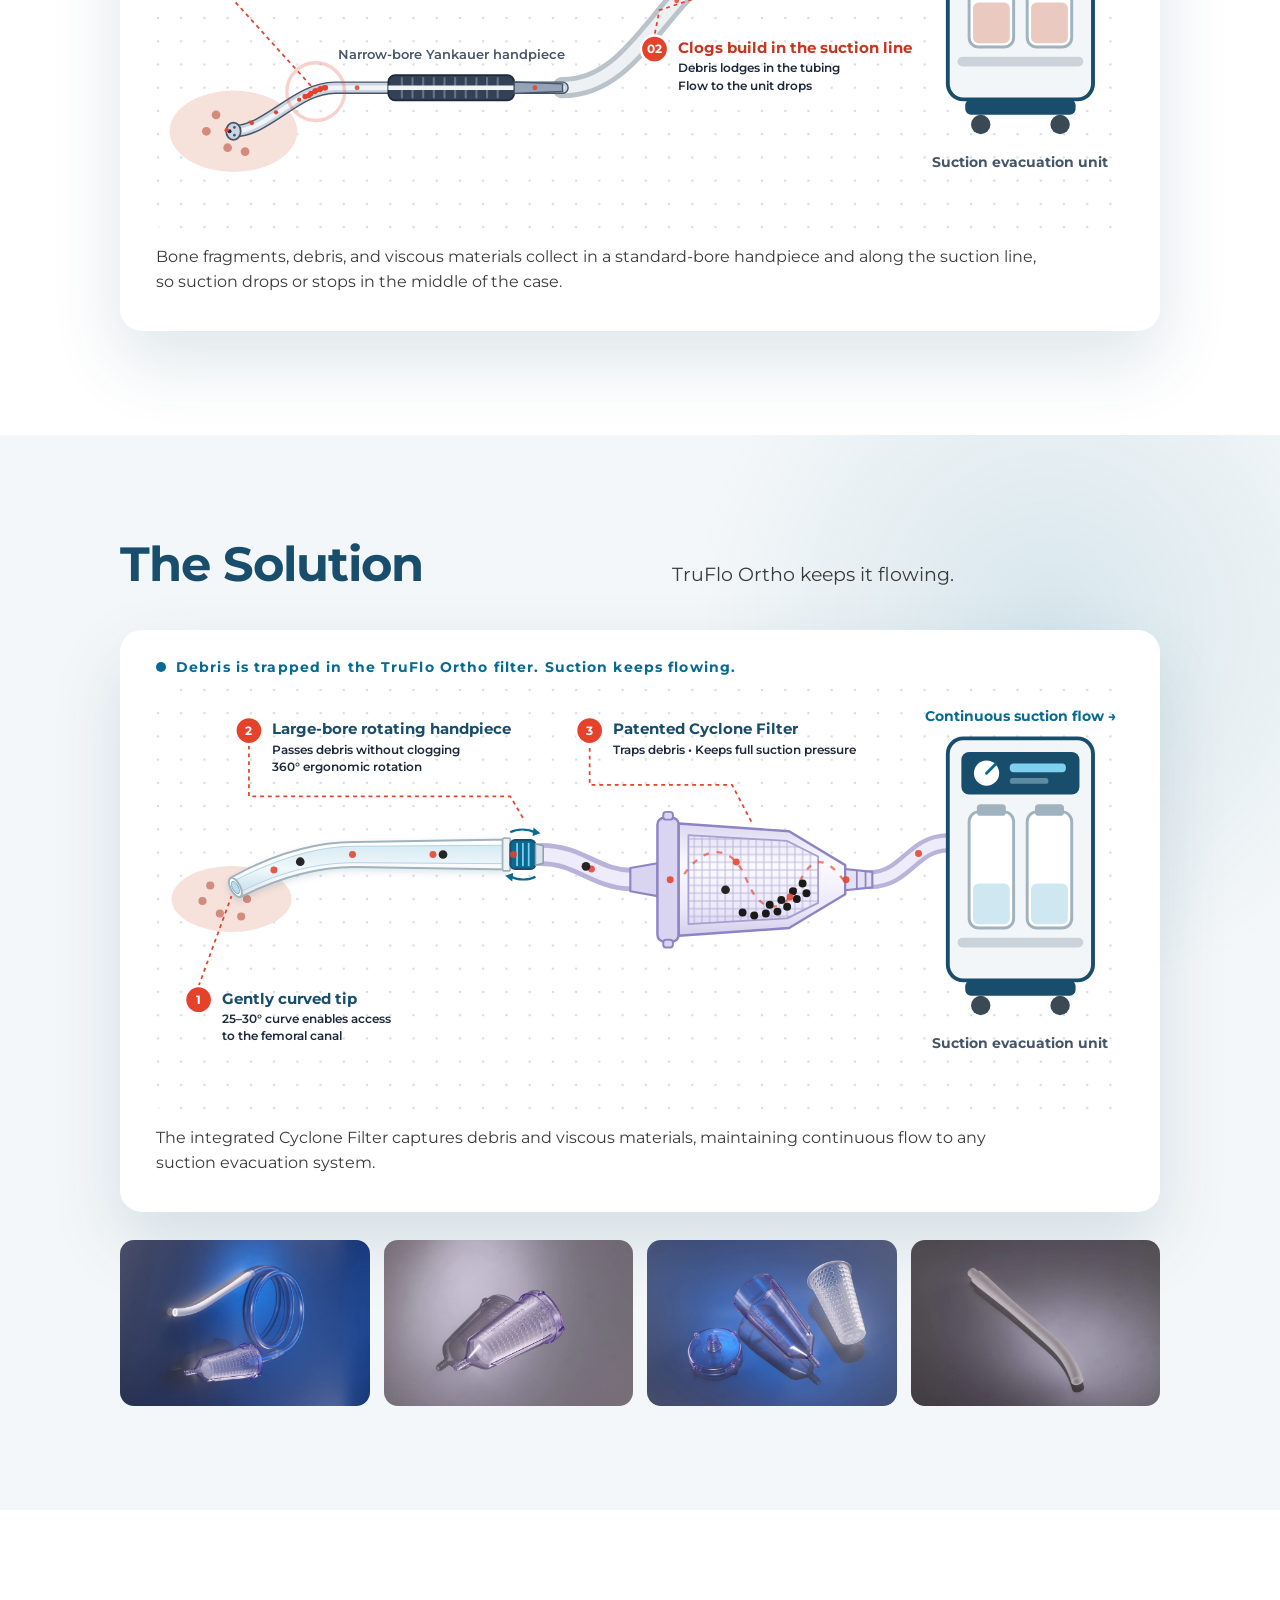
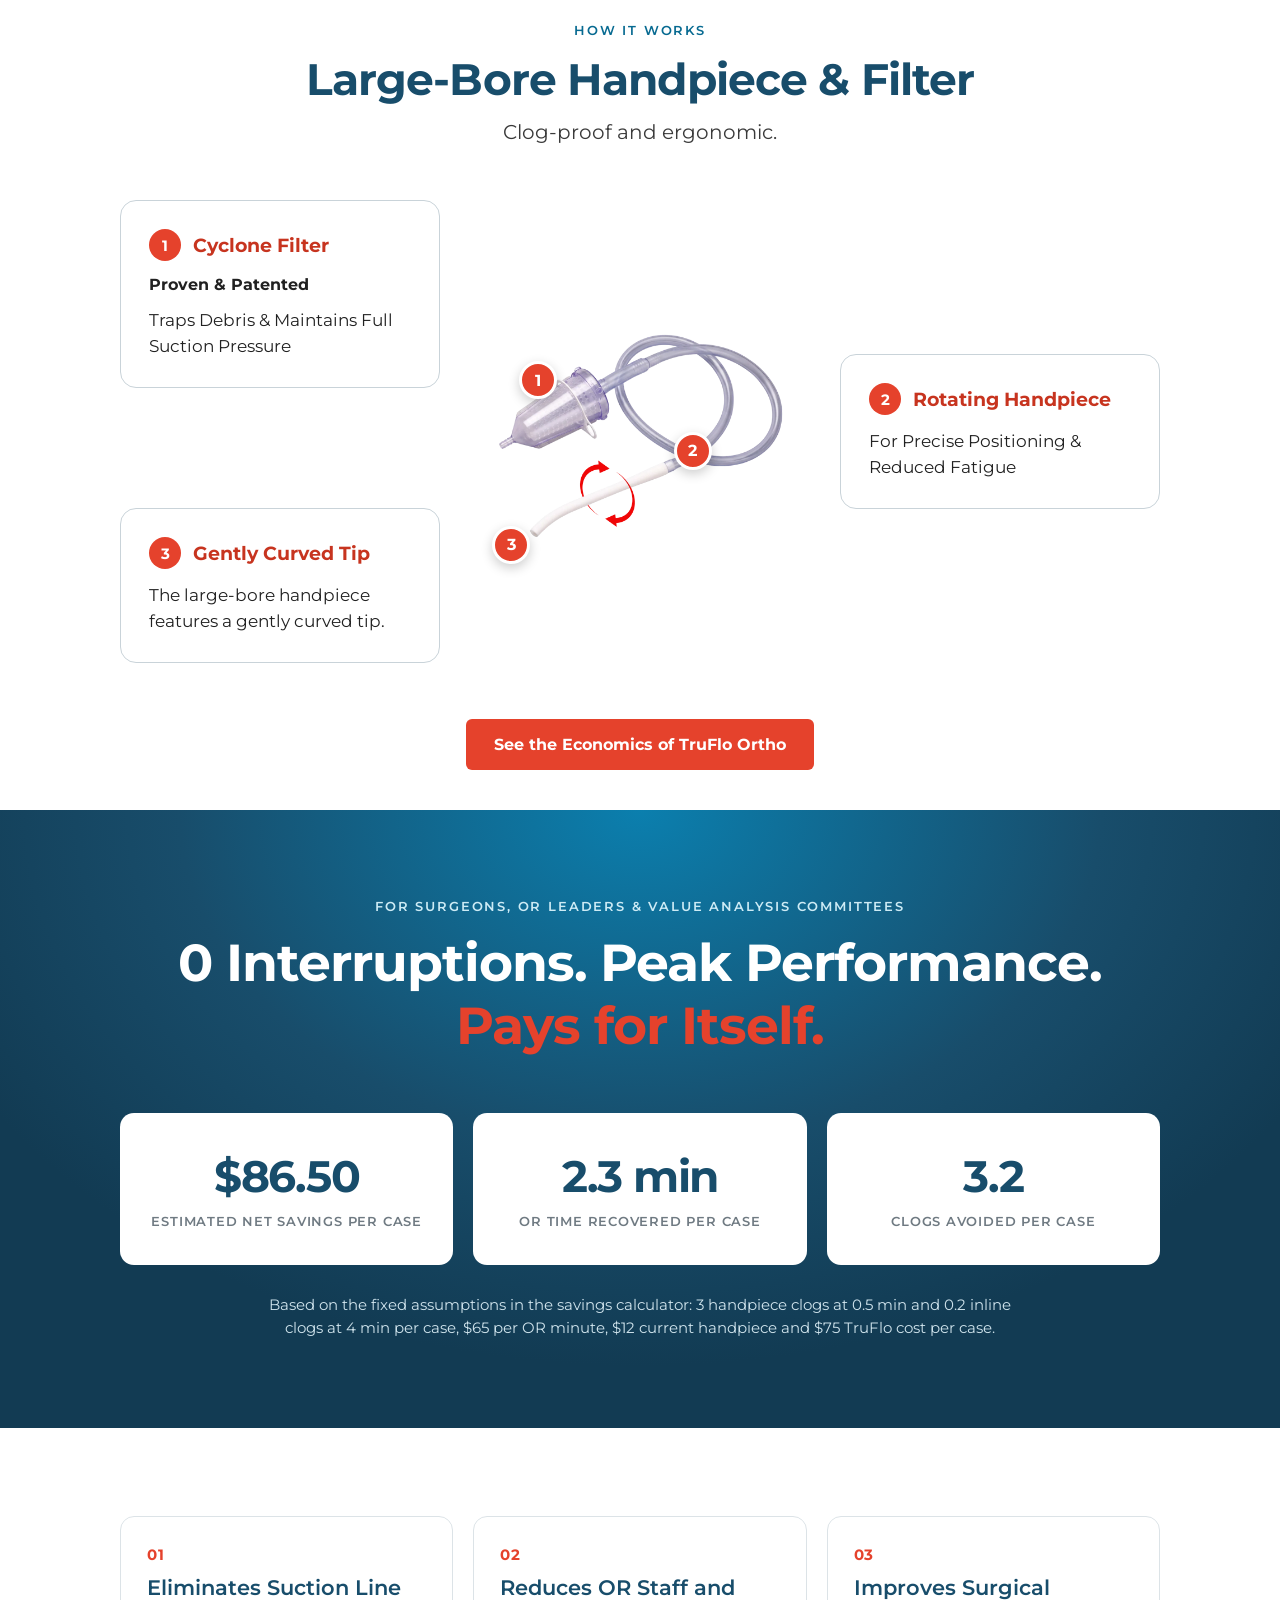
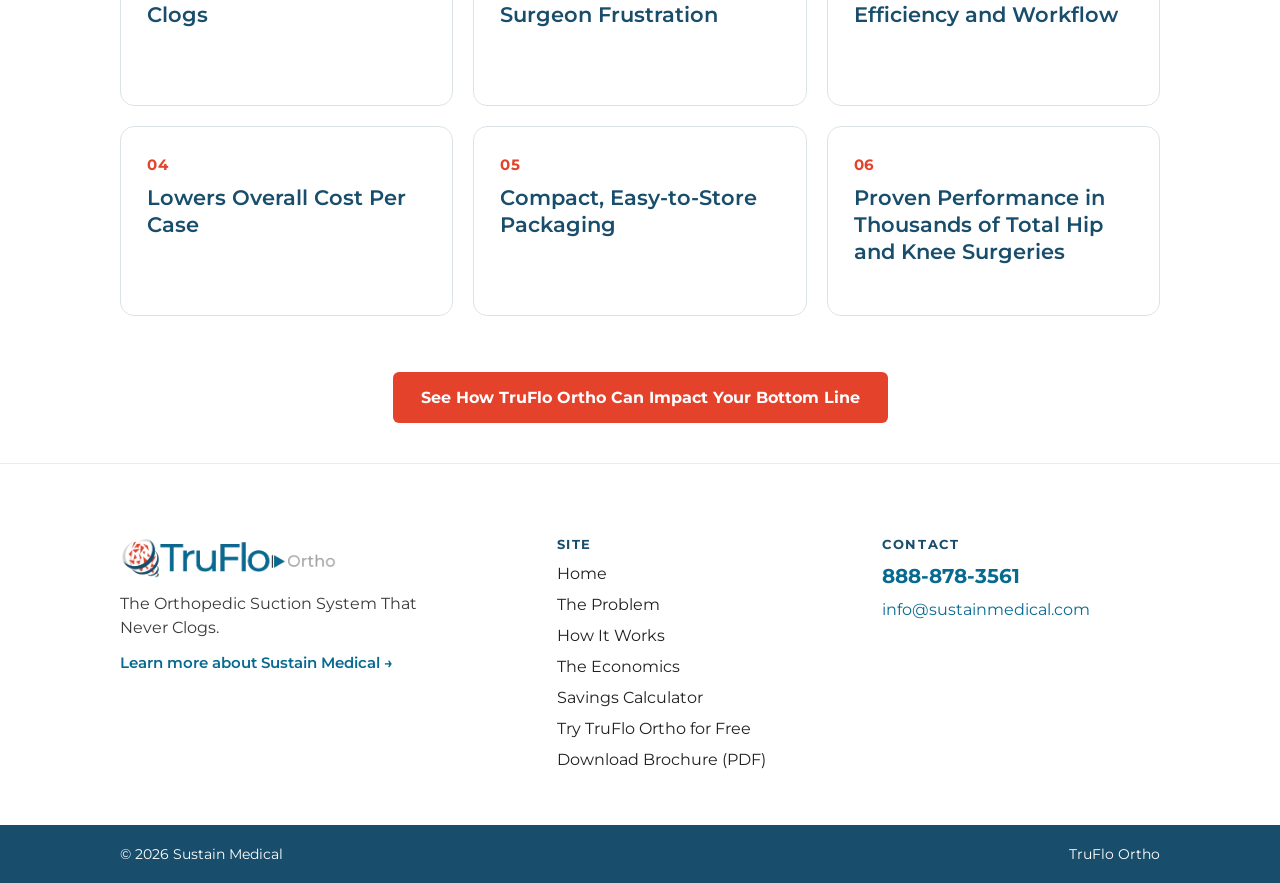
==== commit cb054f40: "Point Hero How It Works button to #product section" ====
--- a/index.html
+++ b/index.html
@@ -12,7 +12,7 @@
 <div class="eyebrow" data-reveal><span class="dot"></span>Total hip &amp; knee arthroplasty</div>
 <h1 data-reveal>Suction line and handpiece clogs disrupt your case. <span>TruFlo Ortho keeps it flowing.</span></h1>
 <p data-reveal>A large-bore handpiece and patented cyclone filter keep full suction pressure from incision to close.</p>
-<div class="btns" data-reveal><a href="free-trial.html" class="btn btn-red">Try TruFlo Ortho for Free</a><a href="#how" class="btn btn-ghost">How It Works</a></div>
+<div class="btns" data-reveal><a href="free-trial.html" class="btn btn-red">Try TruFlo Ortho for Free</a><a href="#product" class="btn btn-ghost">How It Works</a></div>
 </div>
 <div class="prod" data-reveal><img src="assets/img/product-hero.webp" alt="TruFlo Ortho large-bore handpiece with Cyclone Filter" width="1400" height="930"></div>
 </section>
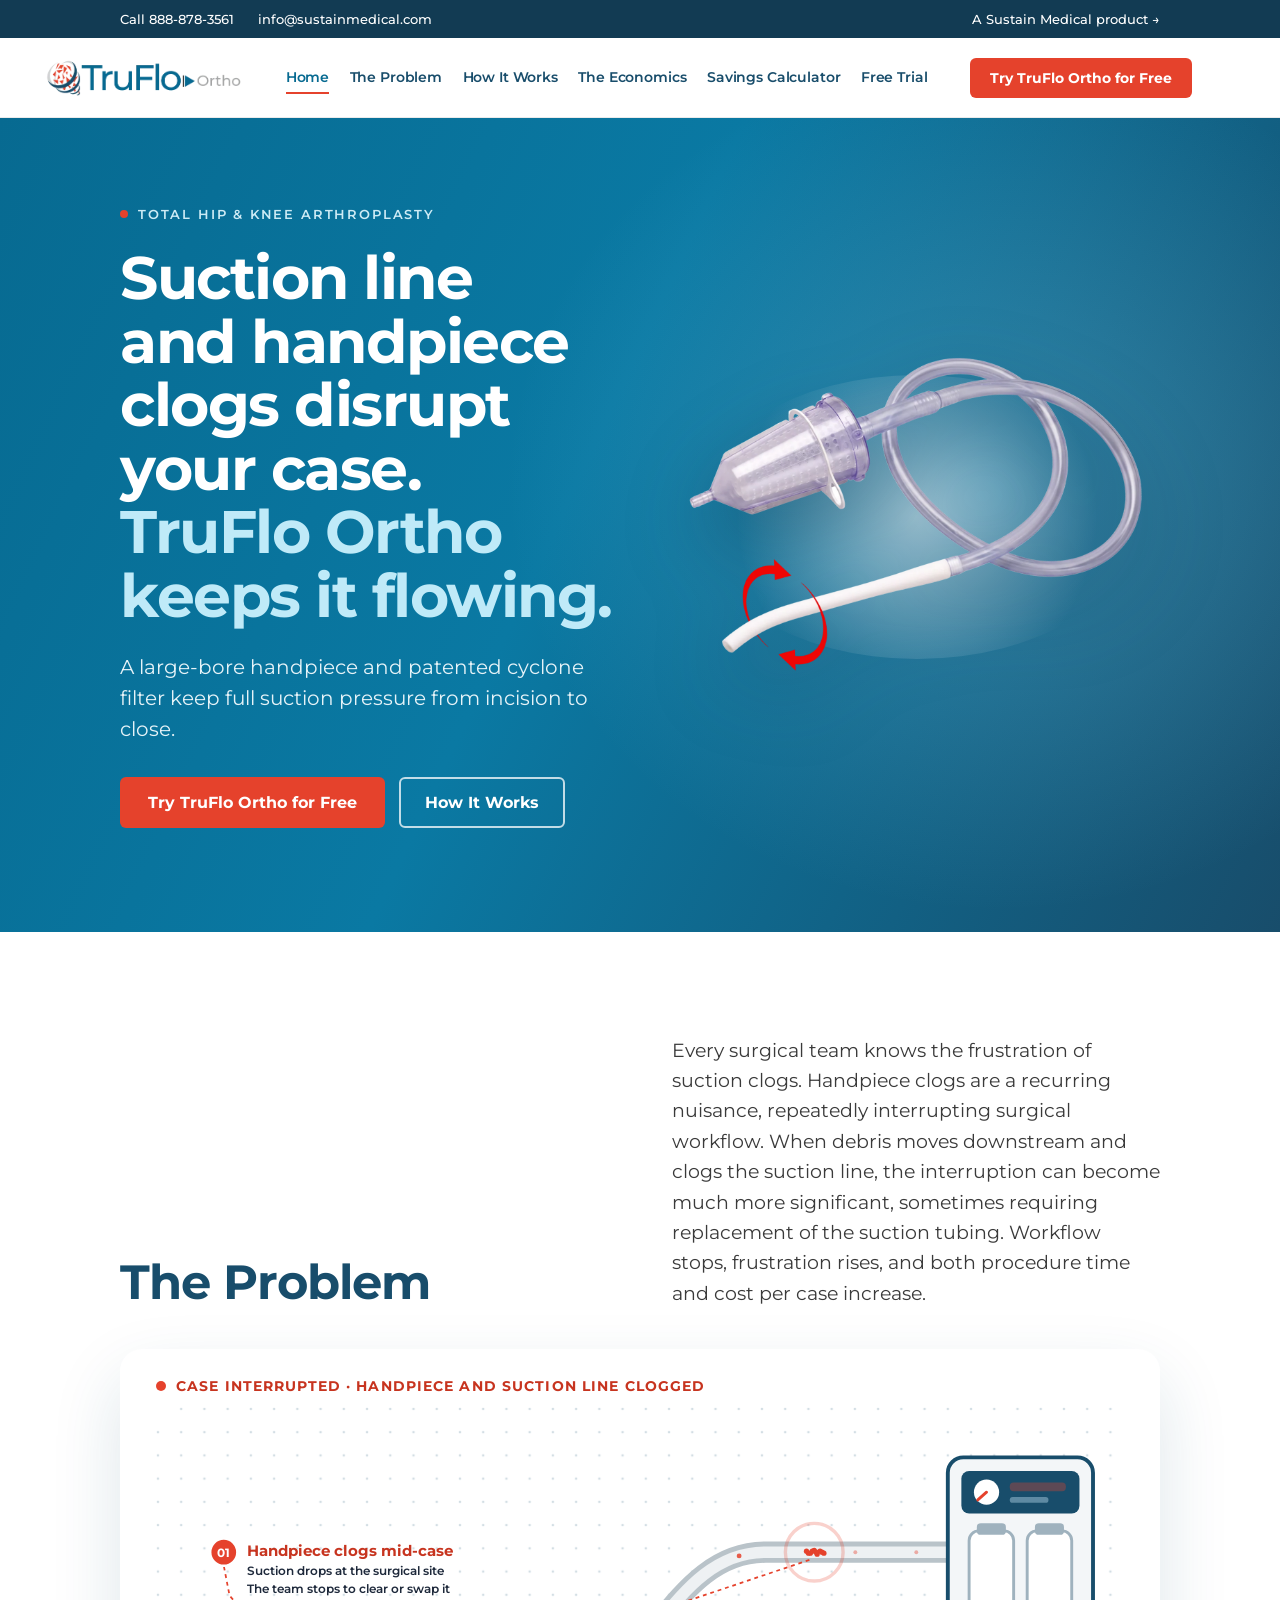
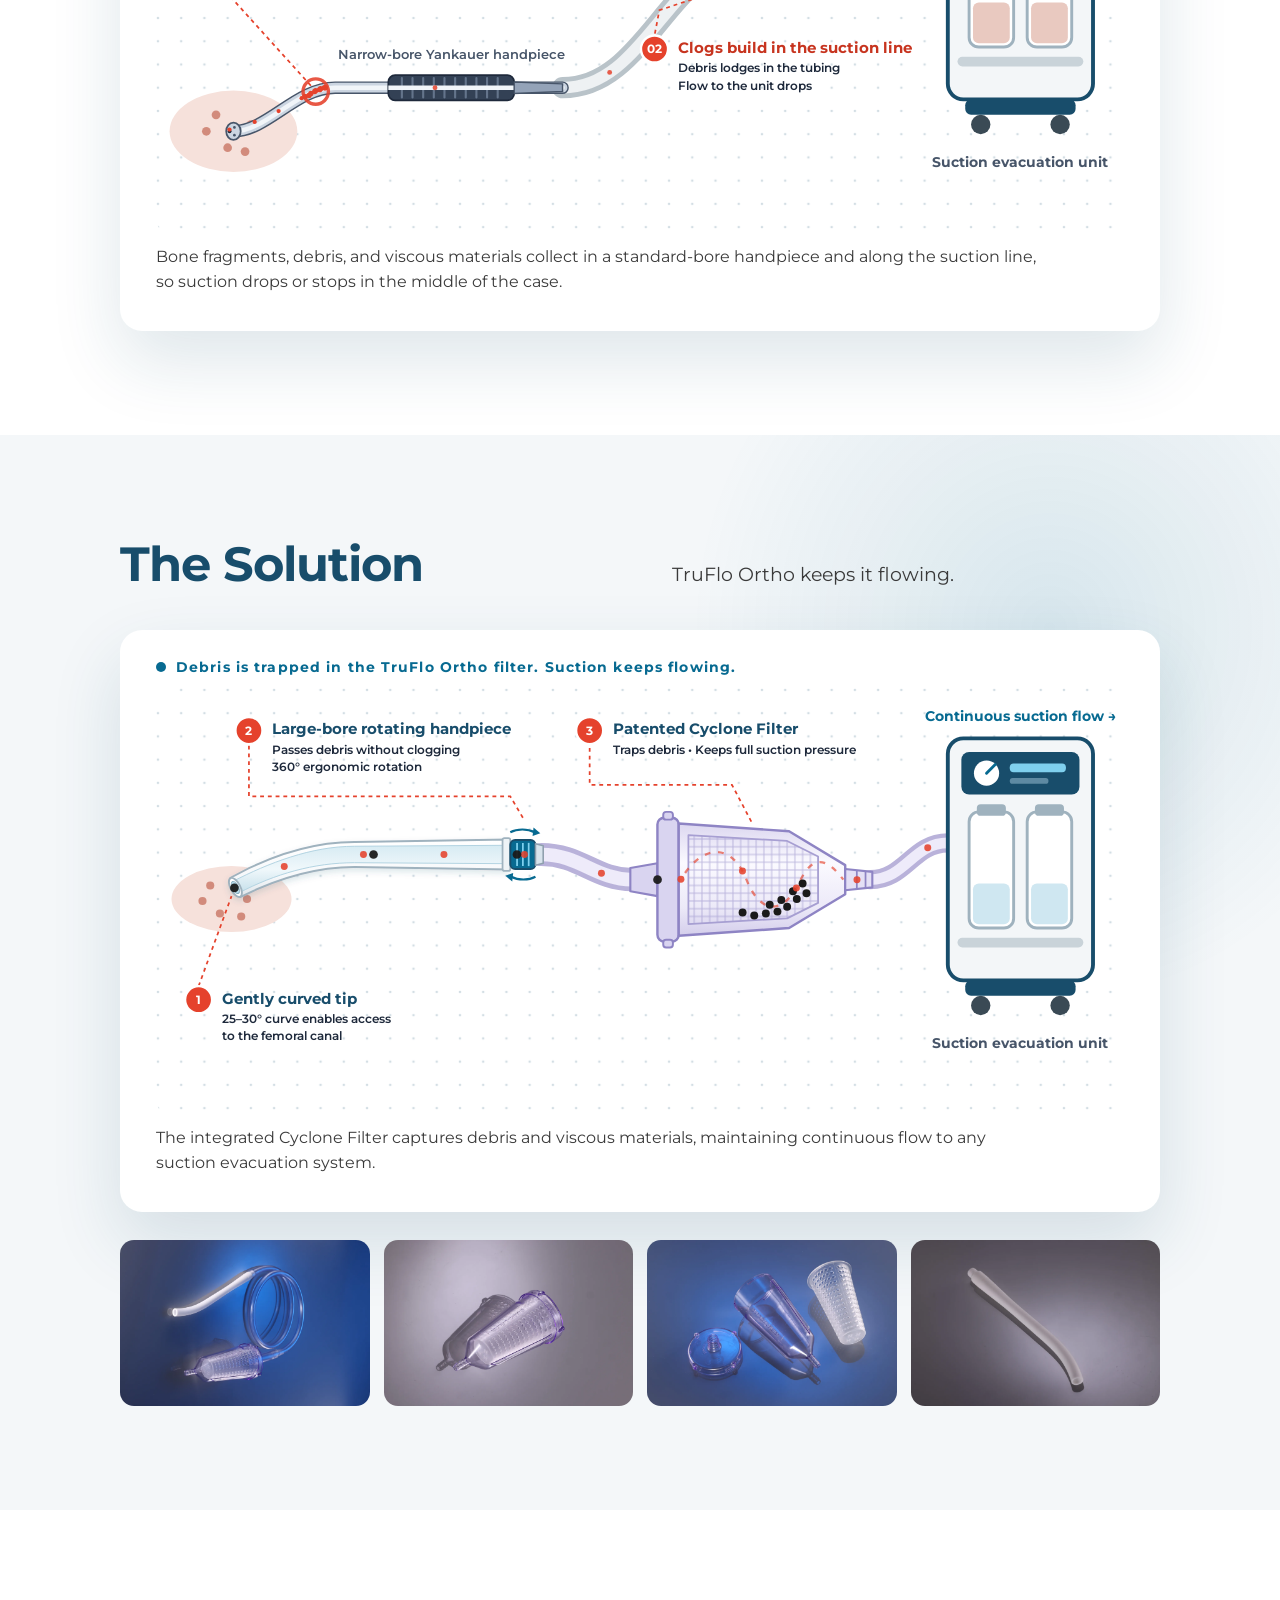
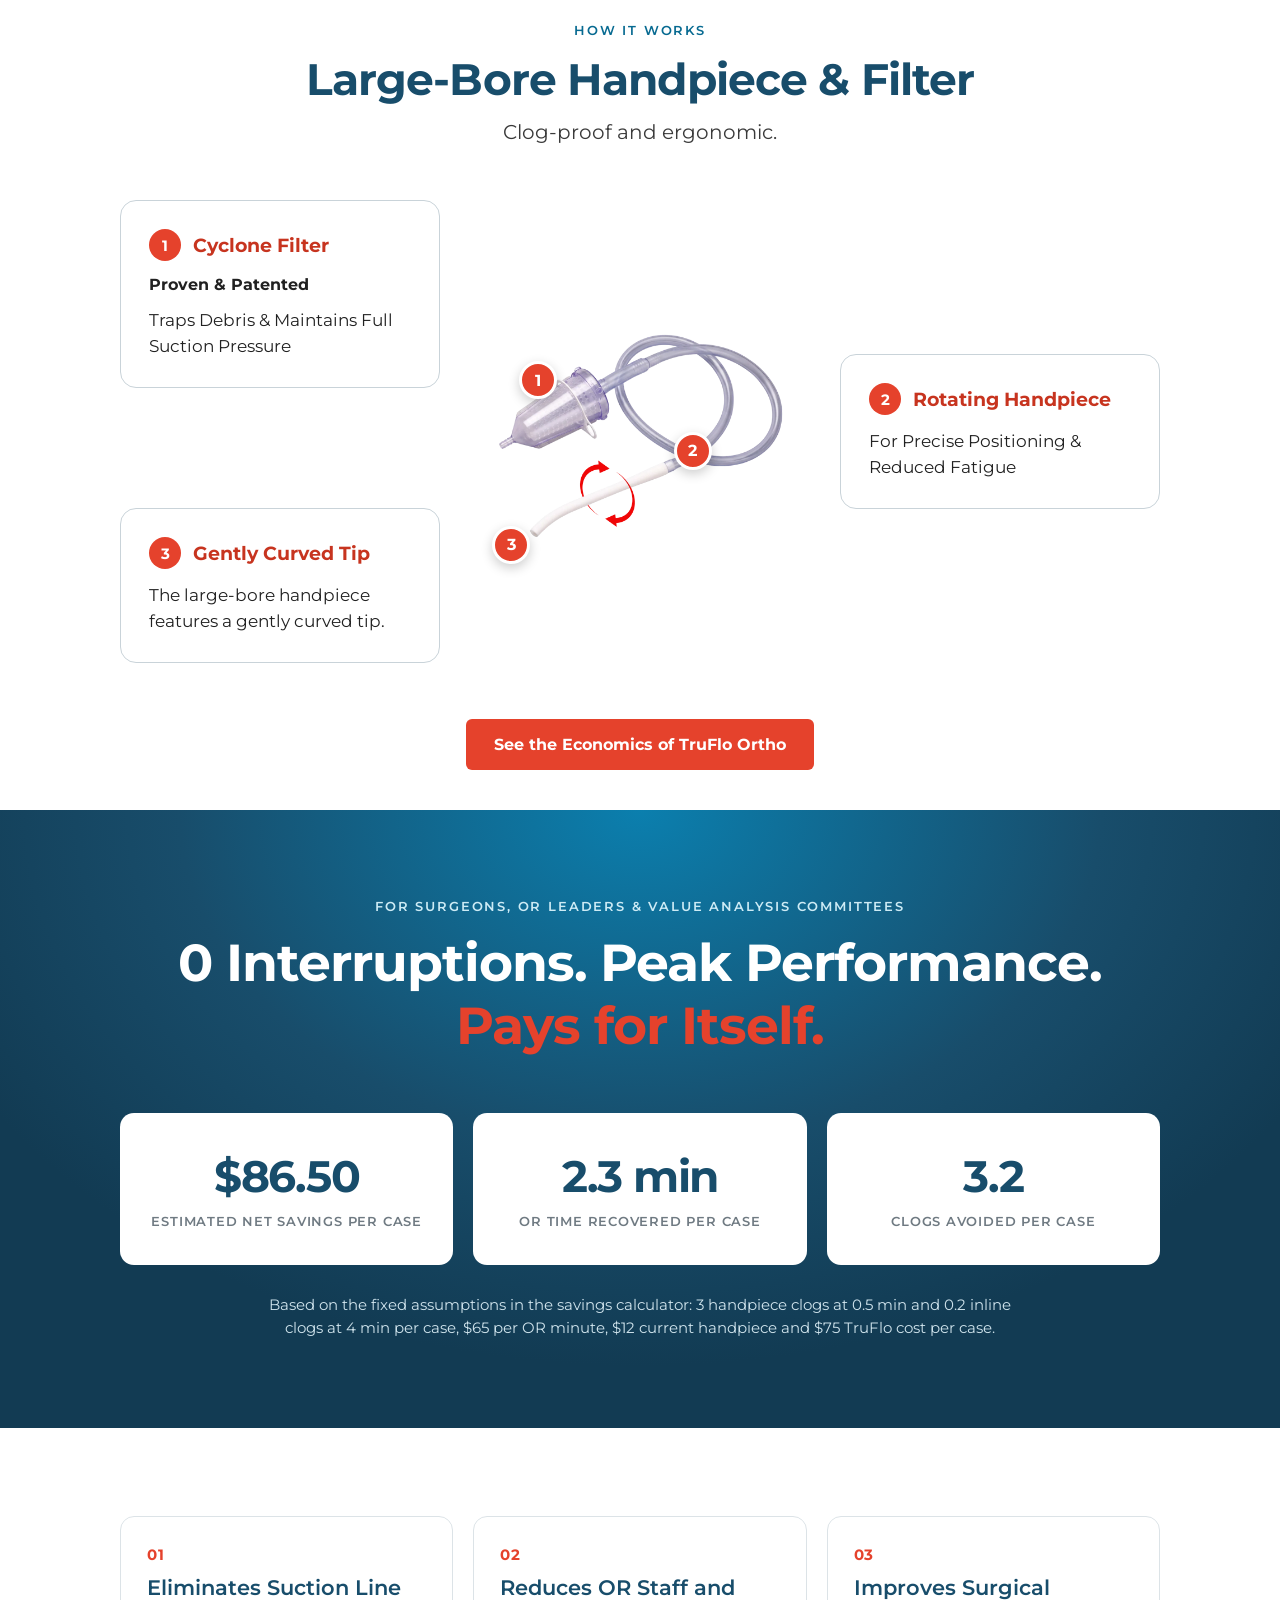
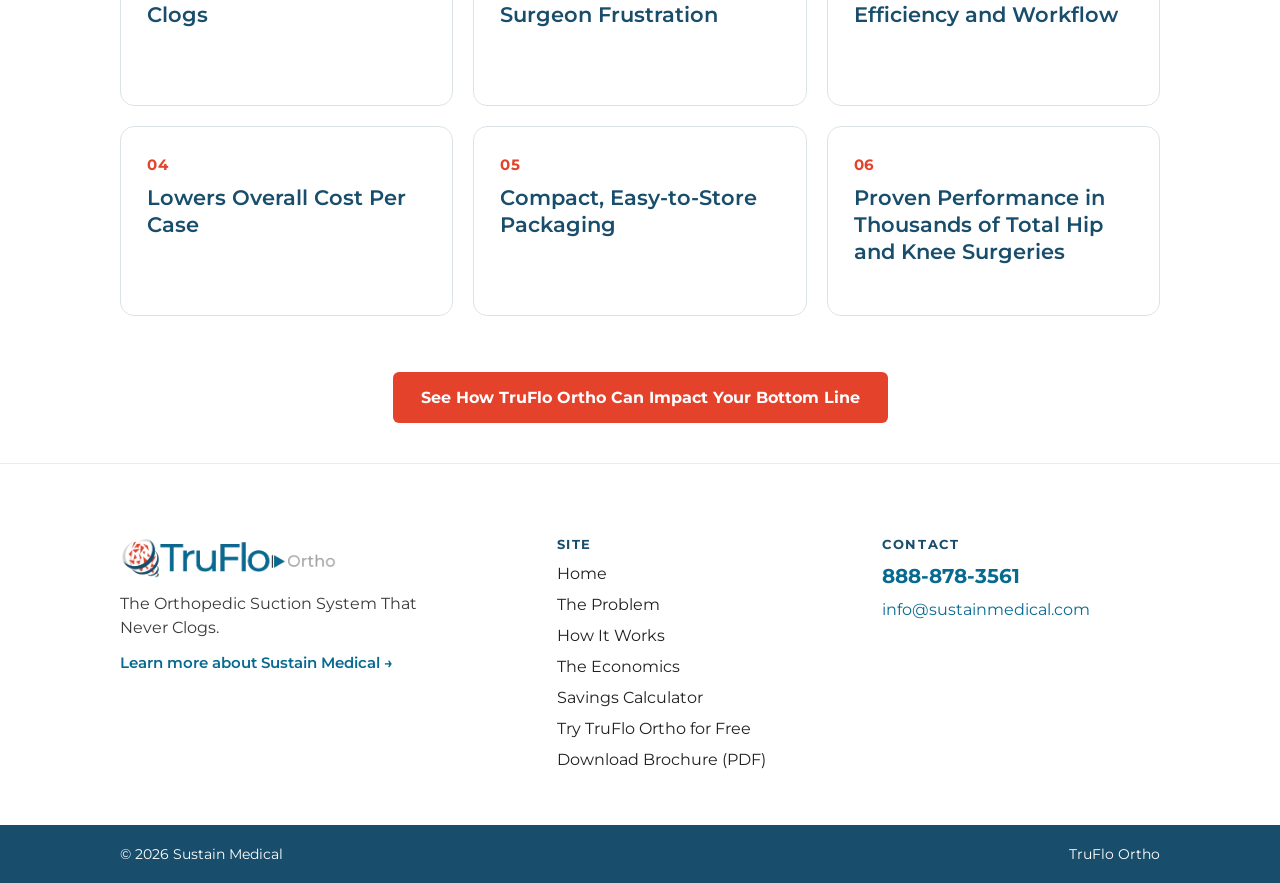
==== commit cdb8a28a: "Point Hero How It Works button to #economics section" ====
--- a/index.html
+++ b/index.html
@@ -12,7 +12,7 @@
 <div class="eyebrow" data-reveal><span class="dot"></span>Total hip &amp; knee arthroplasty</div>
 <h1 data-reveal>Suction line and handpiece clogs disrupt your case. <span>TruFlo Ortho keeps it flowing.</span></h1>
 <p data-reveal>A large-bore handpiece and patented cyclone filter keep full suction pressure from incision to close.</p>
-<div class="btns" data-reveal><a href="free-trial.html" class="btn btn-red">Try TruFlo Ortho for Free</a><a href="#product" class="btn btn-ghost">How It Works</a></div>
+<div class="btns" data-reveal><a href="free-trial.html" class="btn btn-red">Try TruFlo Ortho for Free</a><a href="#economics" class="btn btn-ghost">How It Works</a></div>
 </div>
 <div class="prod" data-reveal><img src="assets/img/product-hero.webp" alt="TruFlo Ortho large-bore handpiece with Cyclone Filter" width="1400" height="930"></div>
 </section>
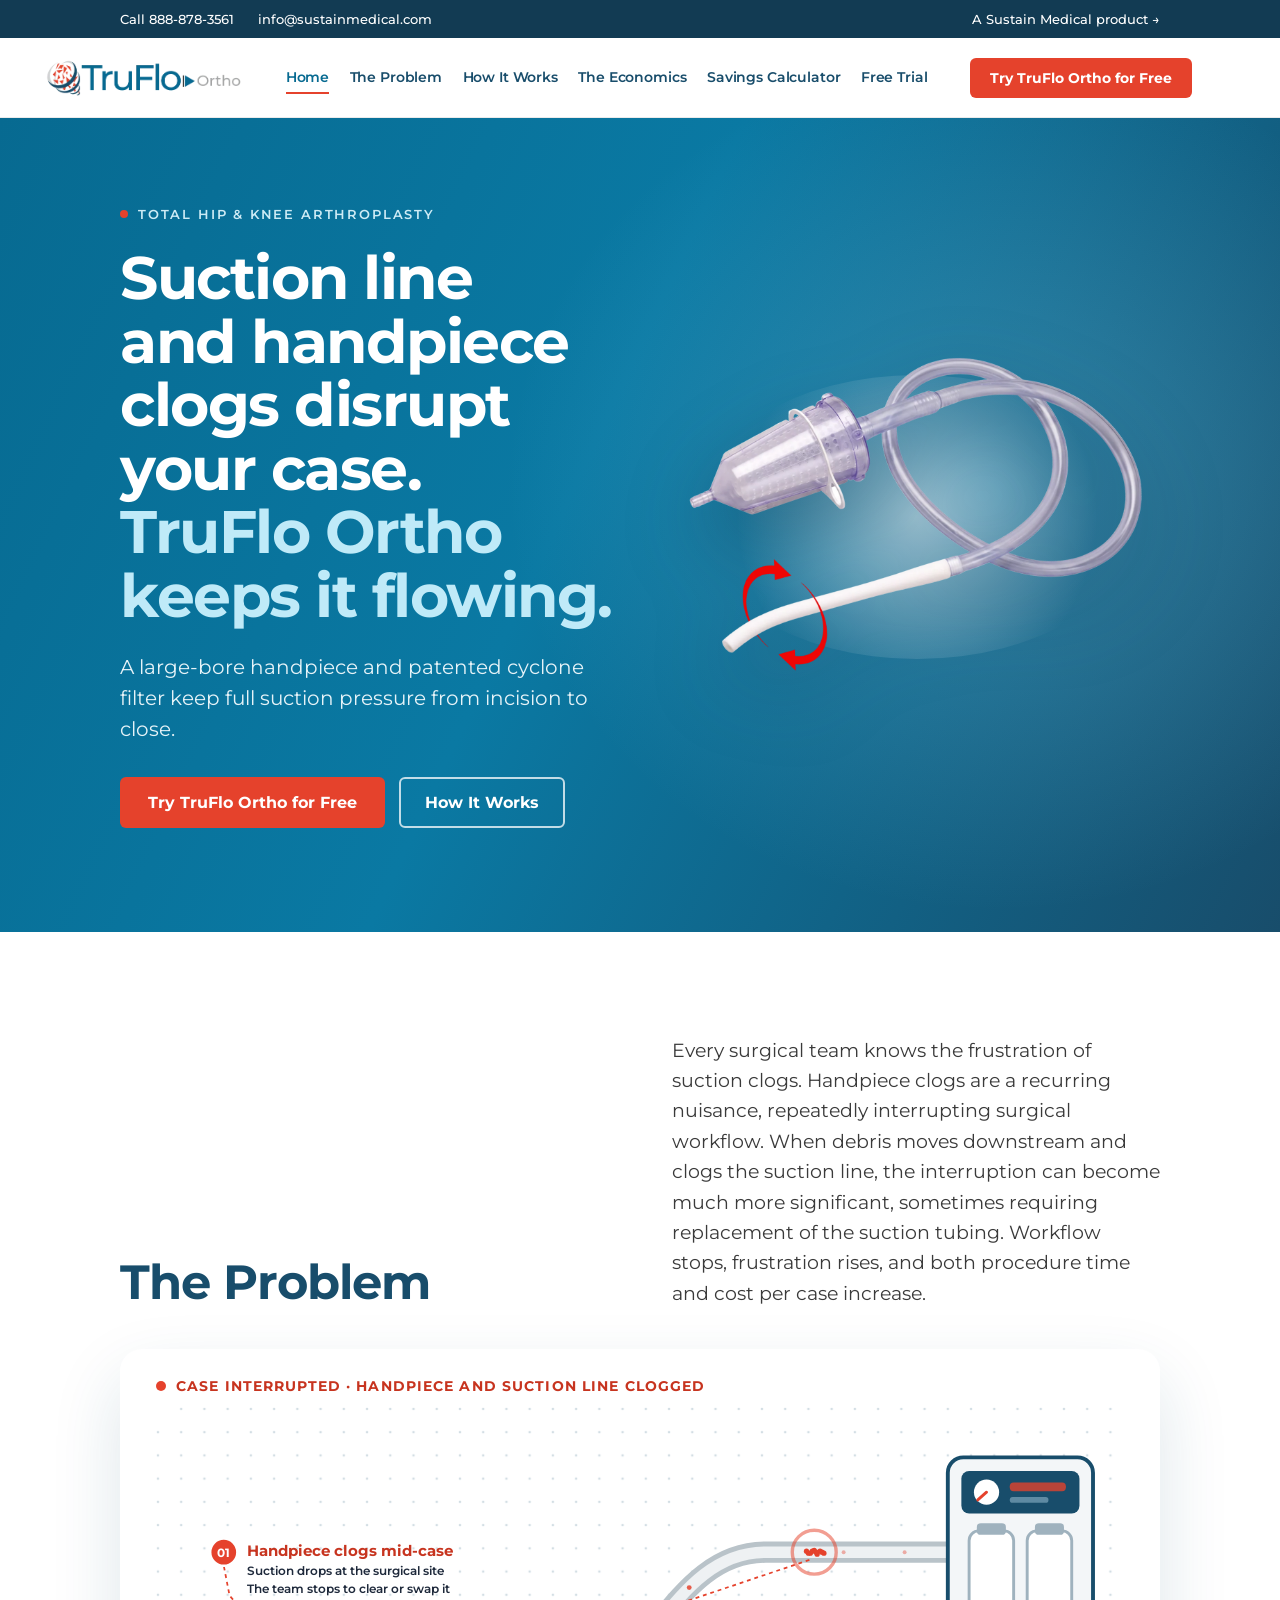
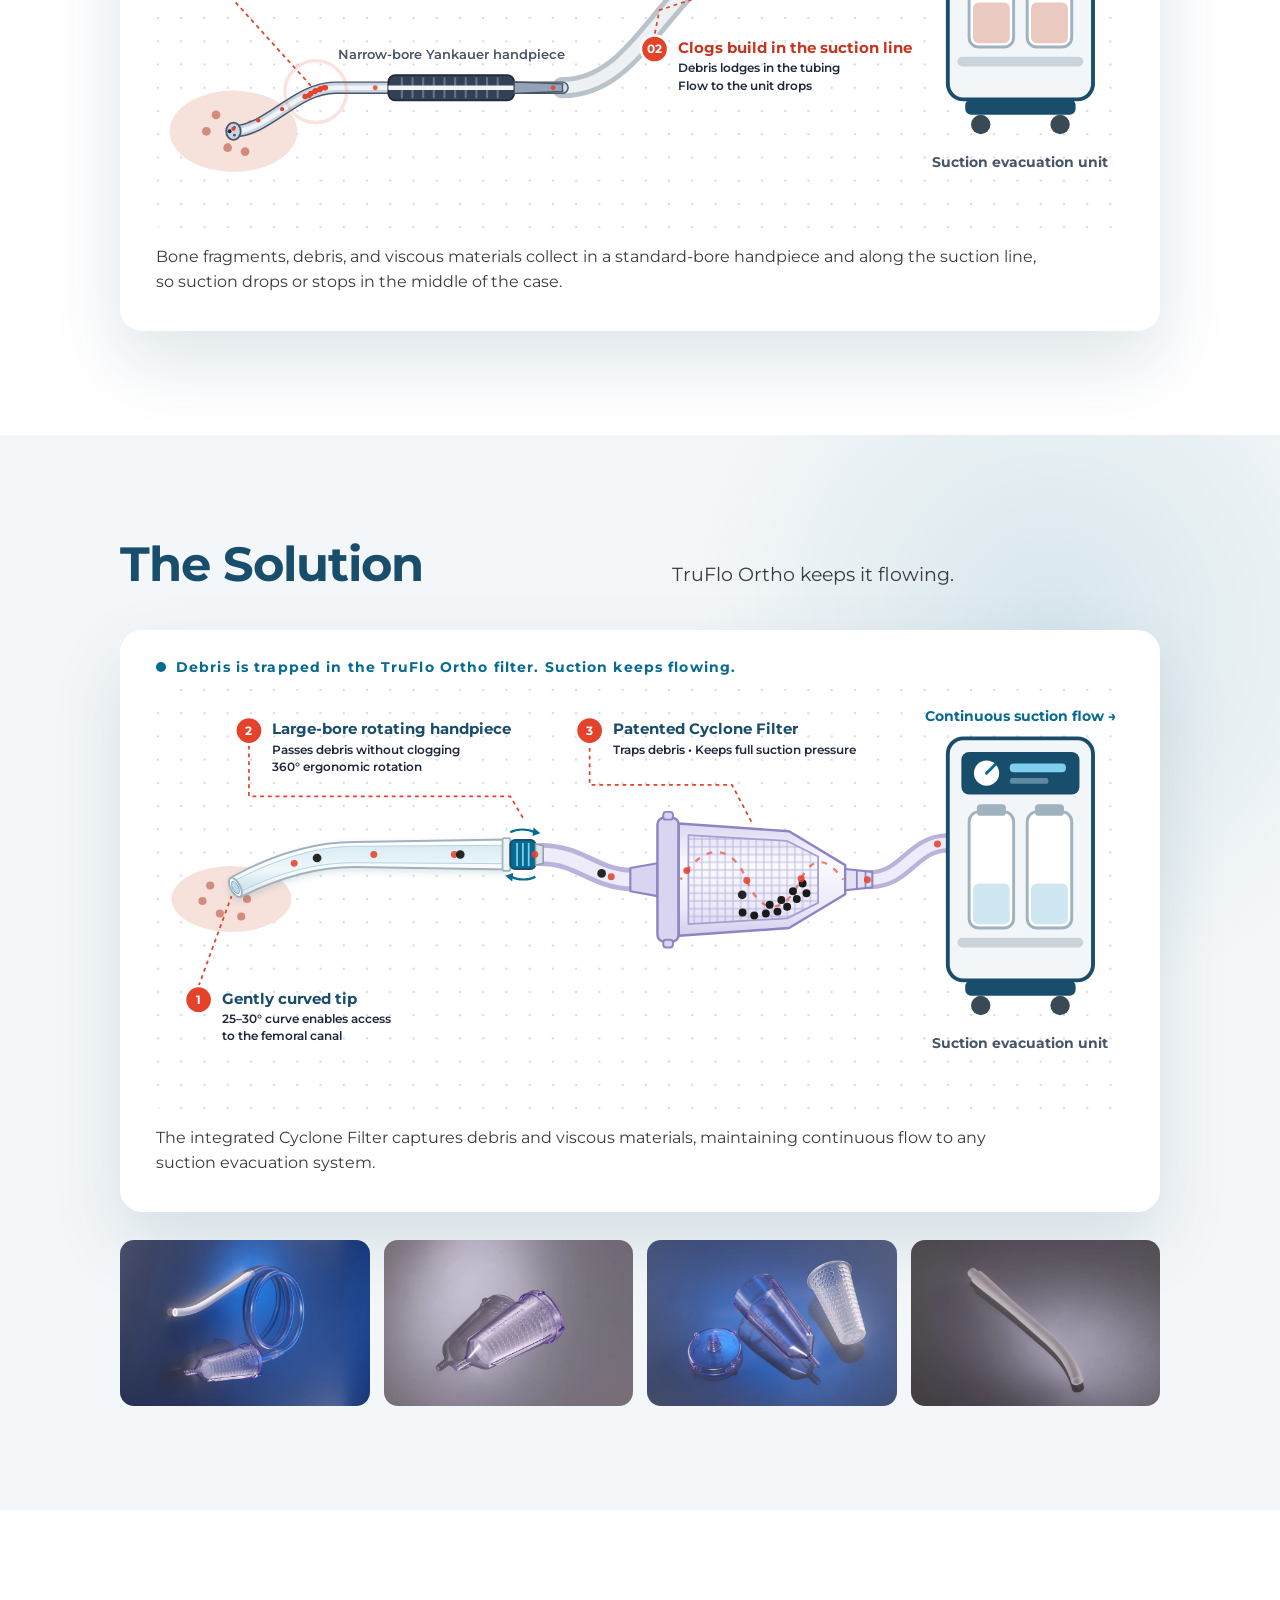
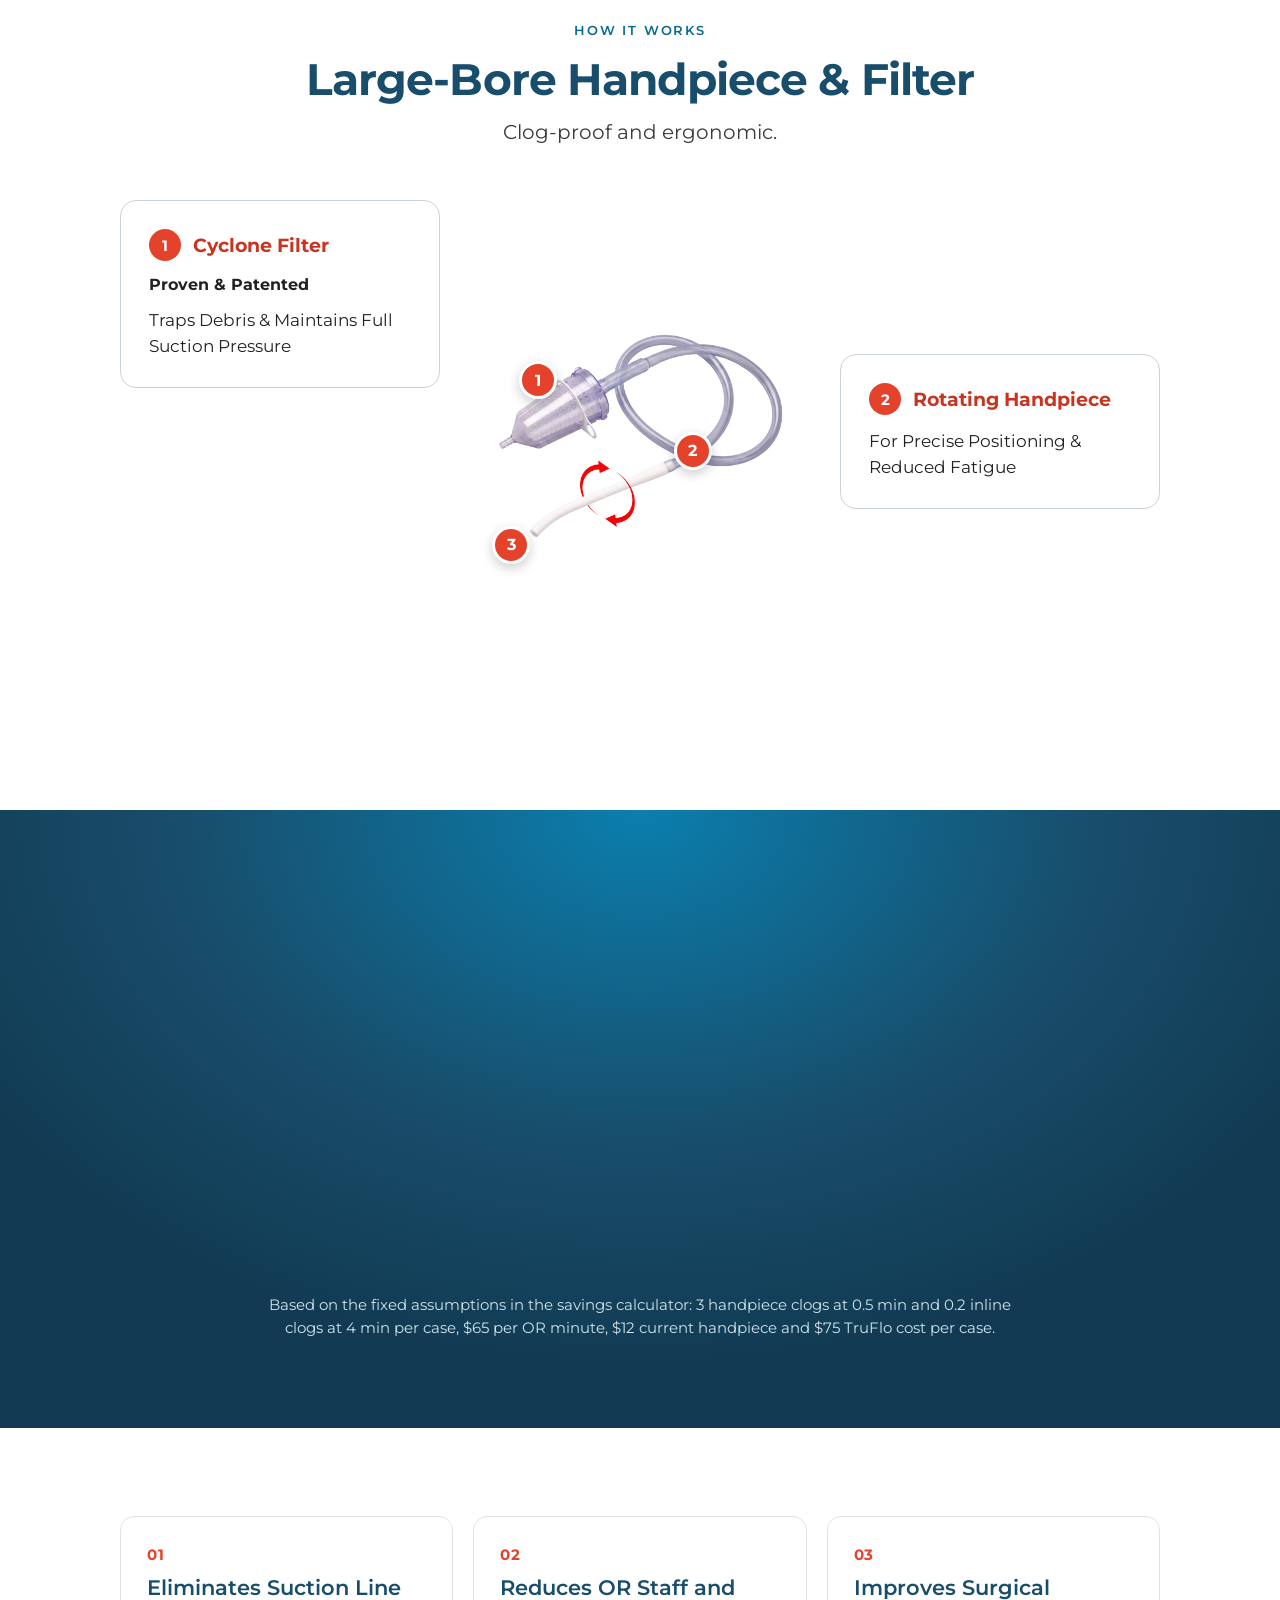
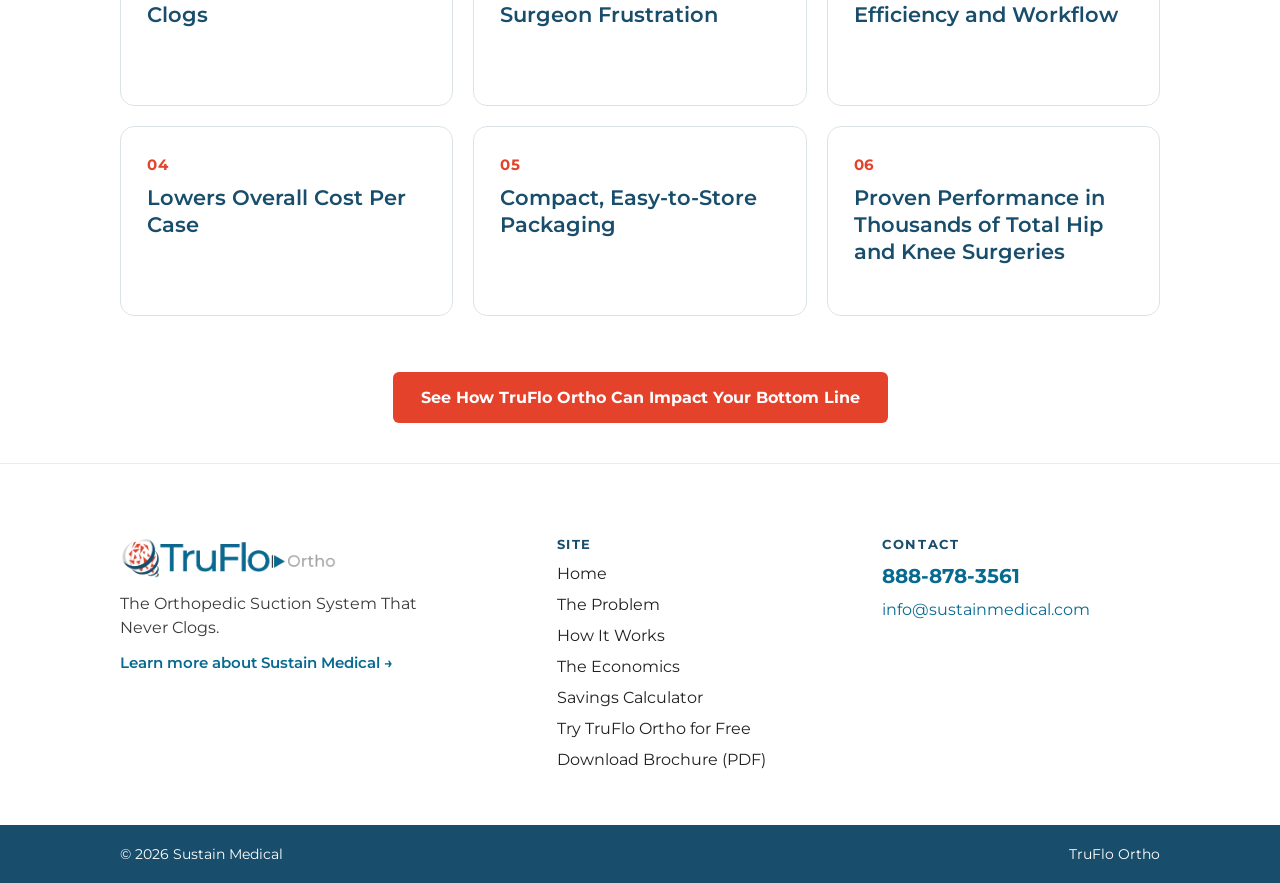
==== commit 2d06492b: "Point navbar How It Works link to Economics section" ====
--- a/index.html
+++ b/index.html
@@ -3,9 +3,9 @@
 <link rel="icon" href="assets/img/truflo-logo.png"><link rel="stylesheet" href="assets/site.css"></head><body>
 <div class="topbar wrap"><div class="l"><a href="tel:+18888783561">Call 888-878-3561</a><a href="mailto:info@sustainmedical.com">info@sustainmedical.com</a></div><a href="https://sustainmedical.com">A Sustain Medical product &rarr;</a></div>
 <header class="hdr wrap"><a href="index.html"><img class="logo" src="assets/img/truflo-logo.webp" alt="TruFlo Ortho" width="228" height="46"></a>
-<nav class="nav"><a href="index.html" class="on">Home</a><a href="index.html#problem">The Problem</a><a href="index.html#how">How It Works</a><a href="#economics">The Economics</a><a href="calculator.html">Savings Calculator</a><a href="free-trial.html">Free Trial</a></nav><a href="free-trial.html" class="btn btn-red btn-sm">Try TruFlo Ortho for Free</a>
+<nav class="nav"><a href="index.html" class="on">Home</a><a href="index.html#problem">The Problem</a><a href="#economics">How It Works</a><a href="#economics">The Economics</a><a href="calculator.html">Savings Calculator</a><a href="free-trial.html">Free Trial</a></nav><a href="free-trial.html" class="btn btn-red btn-sm">Try TruFlo Ortho for Free</a>
 <div style="display:flex;gap:6px;align-items:center"><a href="free-trial.html" class="btn btn-red mcta">Try TruFlo Ortho for Free</a><button class="burger" aria-label="Menu" aria-expanded="false"><span></span><span></span><span></span></button></div>
-<nav class="mnav"><a href="index.html">Home</a><a href="index.html#problem">The Problem</a><a href="index.html#how">How It Works</a><a href="#economics">The Economics</a><a href="calculator.html">Savings Calculator</a><a href="free-trial.html">Free Trial</a><a href="tel:+18888783561">Call 888-878-3561</a></nav></header>
+<nav class="mnav"><a href="index.html">Home</a><a href="index.html#problem">The Problem</a><a href="#economics">How It Works</a><a href="#economics">The Economics</a><a href="calculator.html">Savings Calculator</a><a href="free-trial.html">Free Trial</a><a href="tel:+18888783561">Call 888-878-3561</a></nav></header>
 <main>
 <section class="hero wrap" id="top">
 <div class="copy">
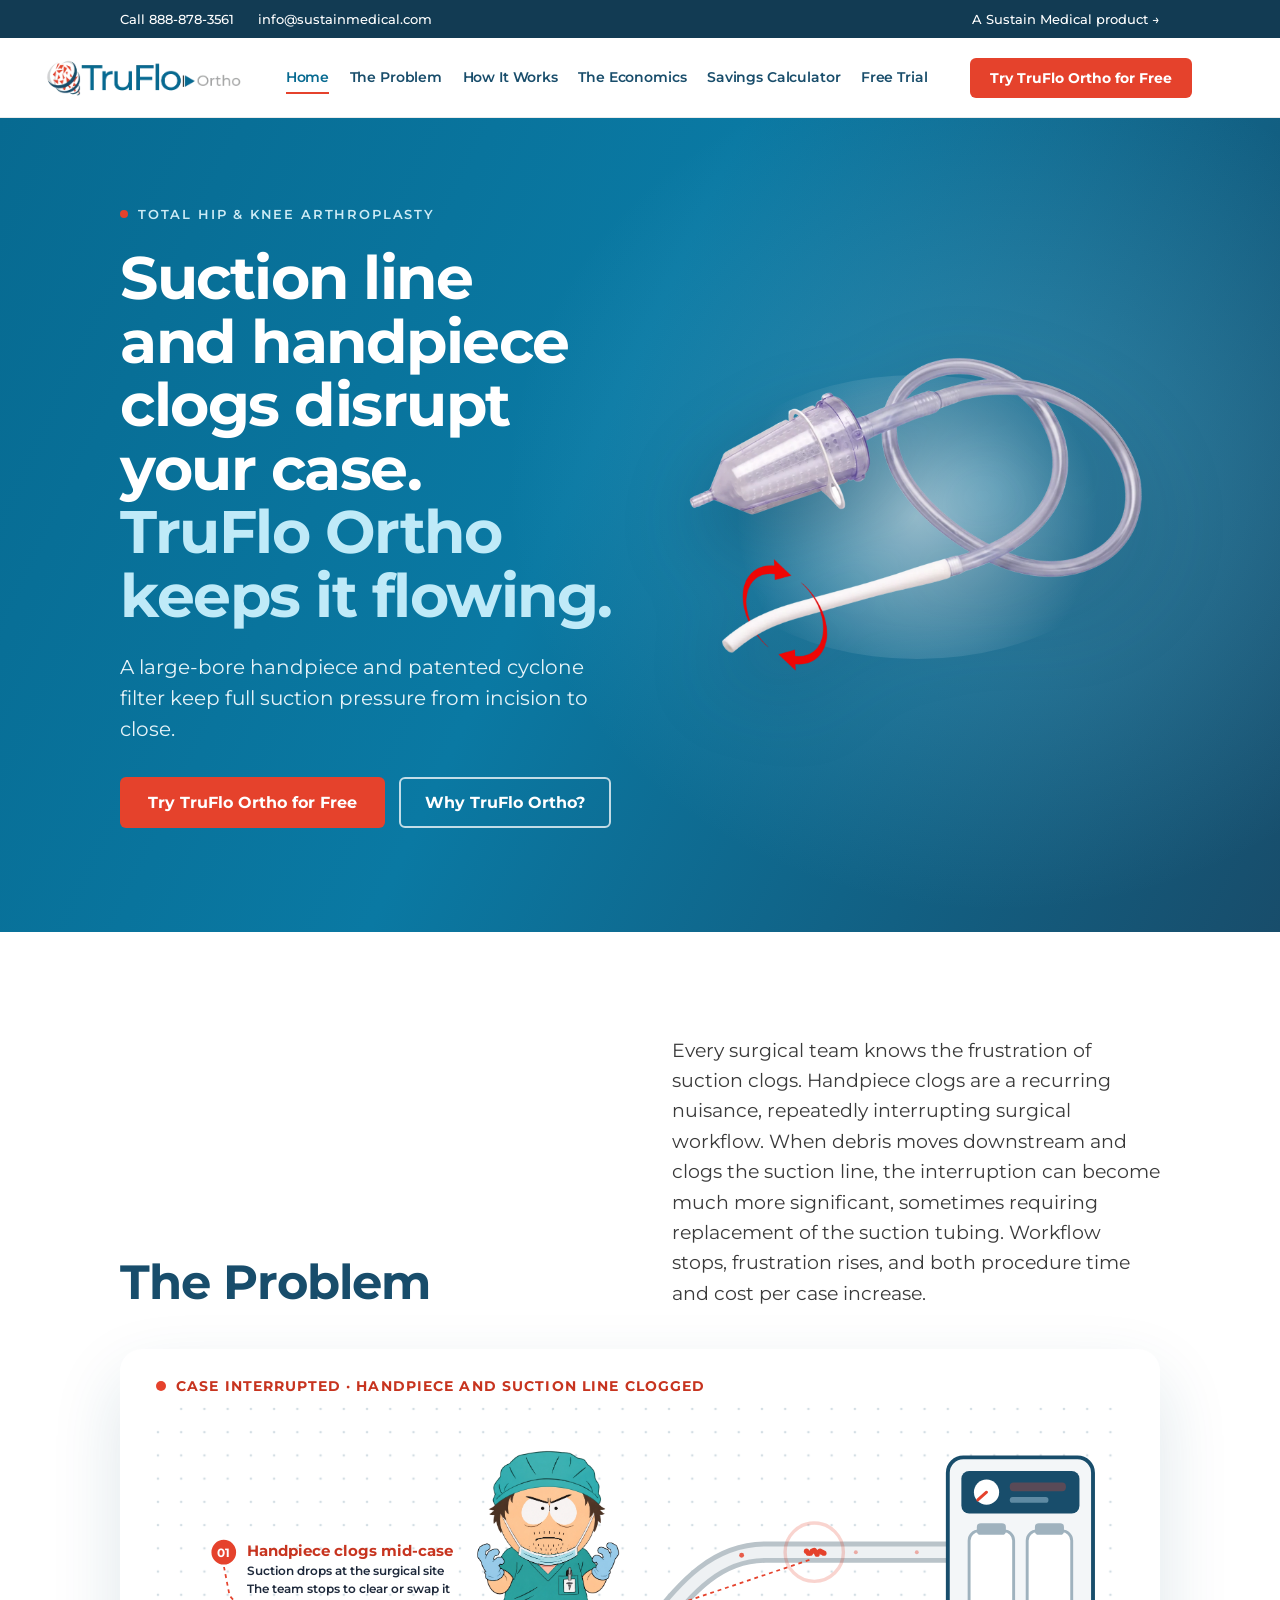
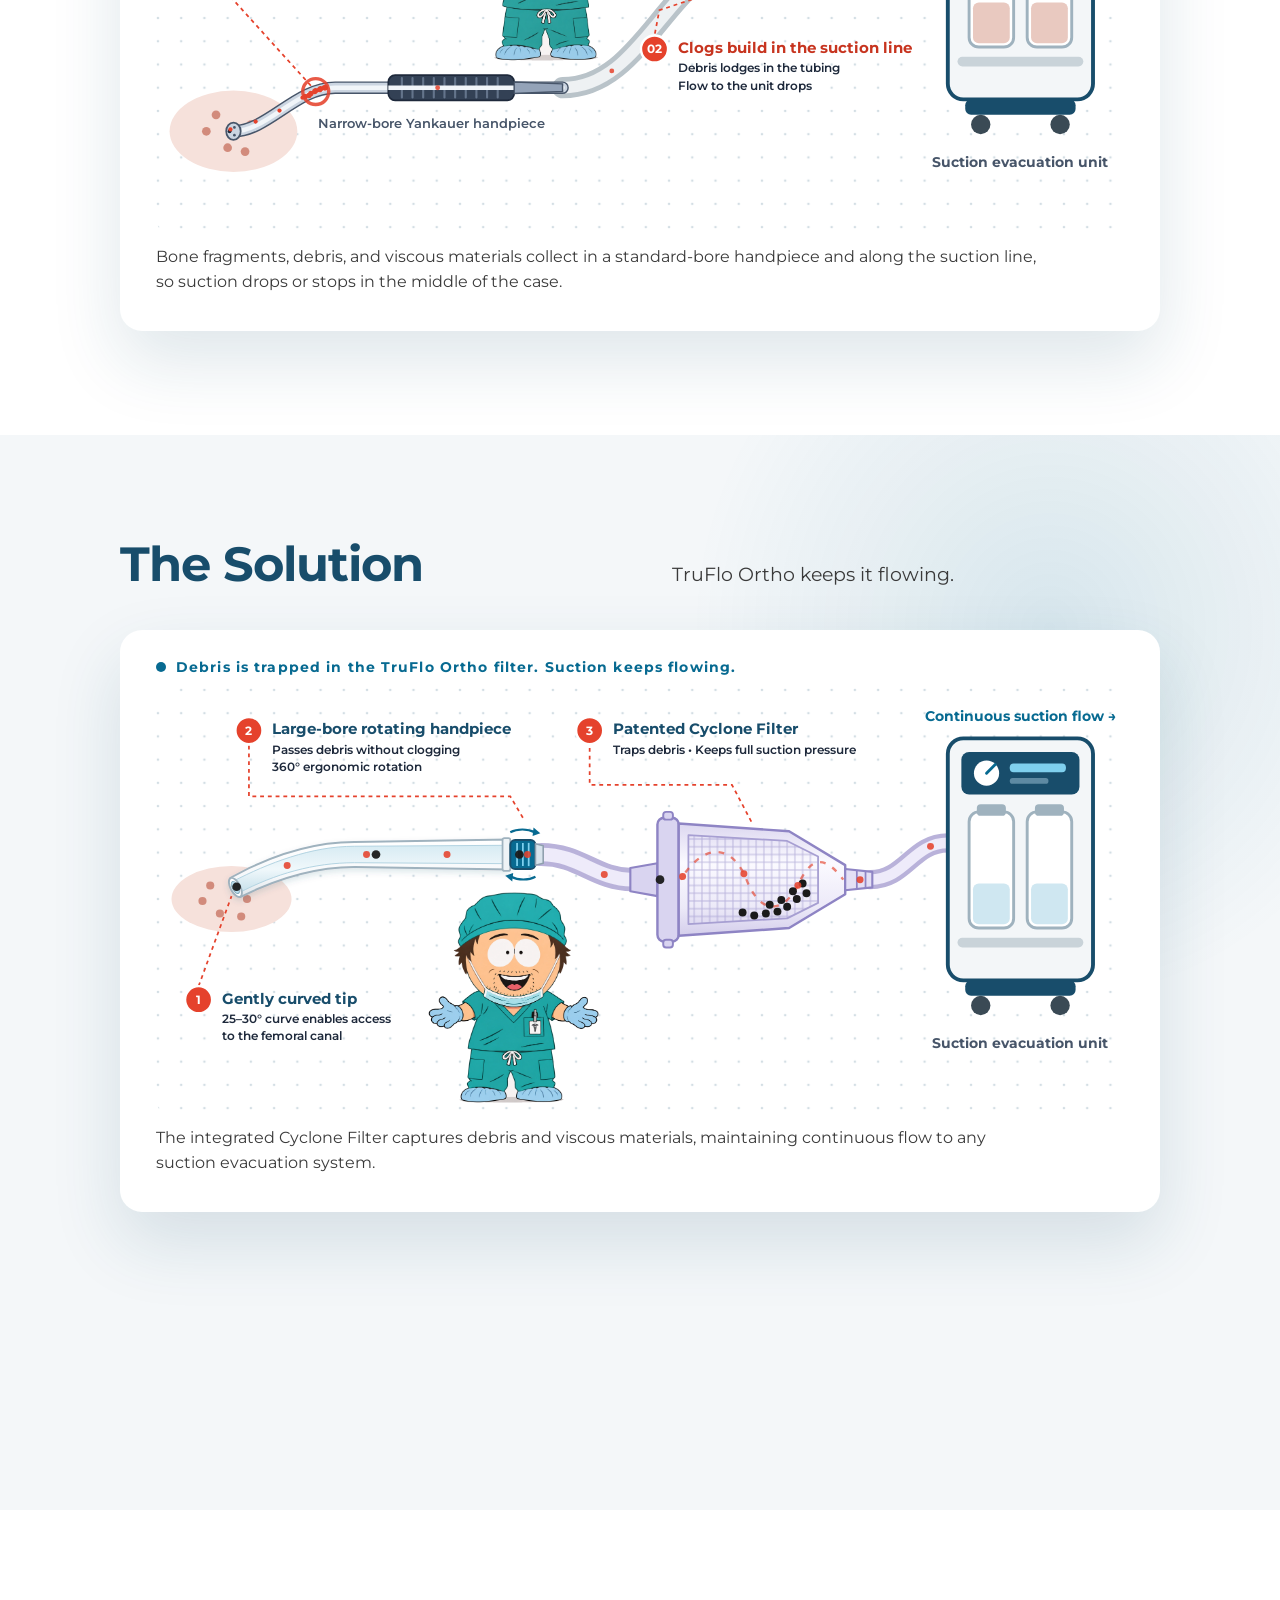
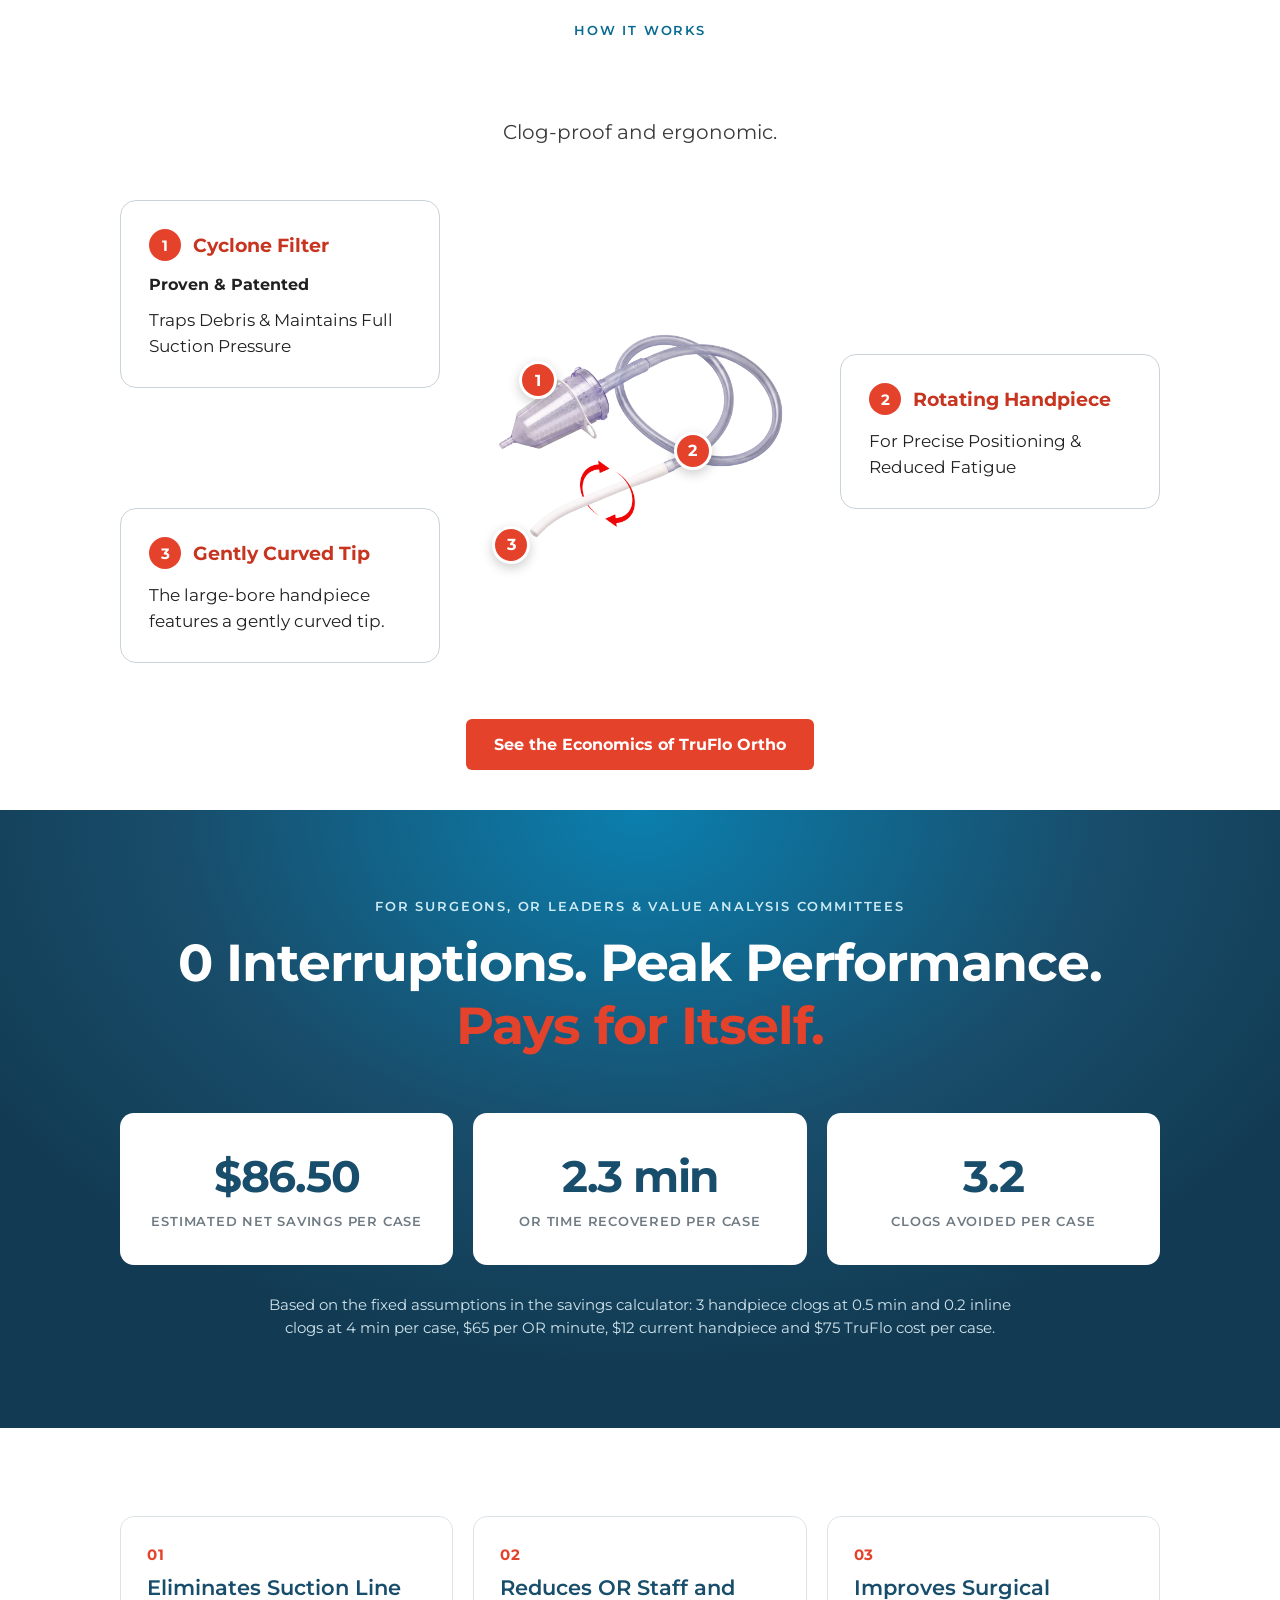
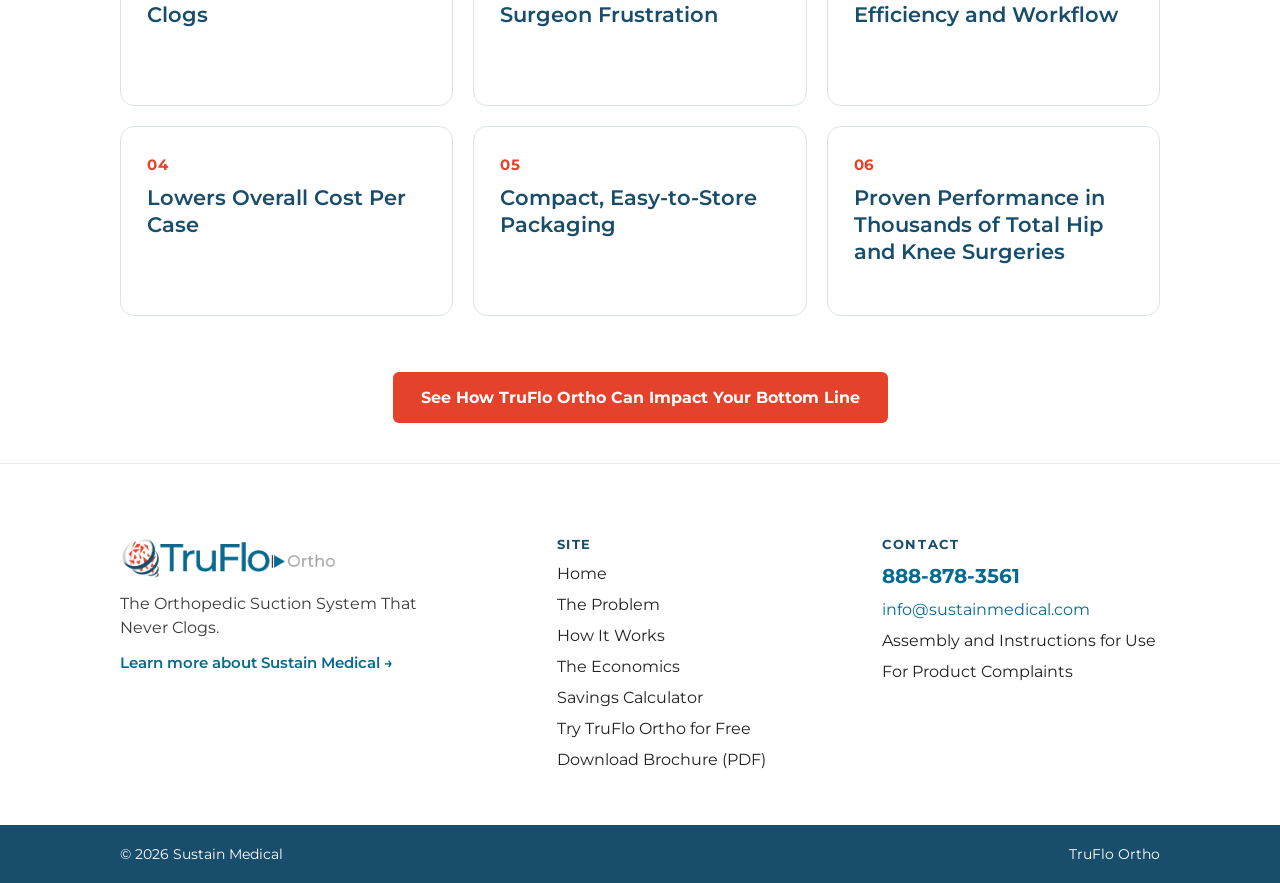
==== commit c00bc11c: "Implement client feedback: surgical character animations, Why TruFlo Ortho button text, and regulato" ====
--- a/index.html
+++ b/index.html
@@ -12,7 +12,7 @@
 <div class="eyebrow" data-reveal><span class="dot"></span>Total hip &amp; knee arthroplasty</div>
 <h1 data-reveal>Suction line and handpiece clogs disrupt your case. <span>TruFlo Ortho keeps it flowing.</span></h1>
 <p data-reveal>A large-bore handpiece and patented cyclone filter keep full suction pressure from incision to close.</p>
-<div class="btns" data-reveal><a href="free-trial.html" class="btn btn-red">Try TruFlo Ortho for Free</a><a href="#economics" class="btn btn-ghost">How It Works</a></div>
+<div class="btns" data-reveal><a href="free-trial.html" class="btn btn-red">Try TruFlo Ortho for Free</a><a href="#economics" class="btn btn-ghost">Why TruFlo Ortho?</a></div>
 </div>
 <div class="prod" data-reveal><img src="assets/img/product-hero.webp" alt="TruFlo Ortho large-bore handpiece with Cyclone Filter" width="1400" height="930"></div>
 </section>
@@ -107,5 +107,5 @@
 </section>
 </main><footer><div class="ft wrap"><div class="c"><img src="assets/img/truflo-logo.webp" alt="TruFlo Ortho" style="height:44px;width:max-content"><p>The Orthopedic Suction System That Never Clogs.</p><a href="https://sustainmedical.com" class="mont" style="font-weight:600;font-size:15px;color:#076A91">Learn more about Sustain Medical &rarr;</a></div>
 <div class="c"><h4>Site</h4><a href="index.html">Home</a><a href="index.html#problem">The Problem</a><a href="index.html#how">How It Works</a><a href="#economics">The Economics</a><a href="calculator.html">Savings Calculator</a><a href="free-trial.html">Try TruFlo Ortho for Free</a><a href="assets/TruFlo-Ortho-Sell-Sheet.pdf" target="_blank" rel="noopener">Download Brochure (PDF)</a></div>
-<div class="c"><h4>Contact</h4><a href="tel:+18888783561" class="mont" style="font-weight:700;font-size:20px;color:#076A91">888-878-3561</a><a href="mailto:info@sustainmedical.com" style="color:#076A91">info@sustainmedical.com</a></div></div>
+<div class="c"><h4>Contact</h4><a href="tel:+18888783561" class="mont" style="font-weight:700;font-size:20px;color:#076A91">888-878-3561</a><a href="mailto:info@sustainmedical.com" style="color:#076A91">info@sustainmedical.com</a><a href="#">Assembly and Instructions for Use</a><a href="#">For Product Complaints</a></div></div>
 <div class="fb wrap"><span>&copy; 2026 Sustain Medical</span><span>TruFlo Ortho</span></div></footer><script src="assets/site.js"></script></body></html>
--- a/assets/site.css
+++ b/assets/site.css
@@ -168,3 +168,8 @@
 .calc iframe{margin-top:0}
 @media (max-width:980px){.lbgrid .col{display:contents!important}.lbgrid .fcard:nth-child(1){order:1}.lbgrid .col:last-child .fcard{order:2}.lbgrid .col:first-child .fcard:nth-child(2){order:3}.calc{padding-left:0;padding-right:0}}
 .form-sec h1.fh{font-weight:700;font-size:52px;line-height:1.08}@media (max-width:980px){.form-sec h1.fh{font-size:30px}}
+.diag-char{transform-box:fill-box;transform-origin:center bottom}
+.char-problem image{animation:charSigh 3.8s ease-in-out infinite}
+.char-solution image{animation:charHappy 3.6s ease-in-out infinite}
+@keyframes charSigh{0%,100%{transform:translateY(0)}50%{transform:translateY(-4px)}}
+@keyframes charHappy{0%,100%{transform:translateY(0)}50%{transform:translateY(-5px)}}
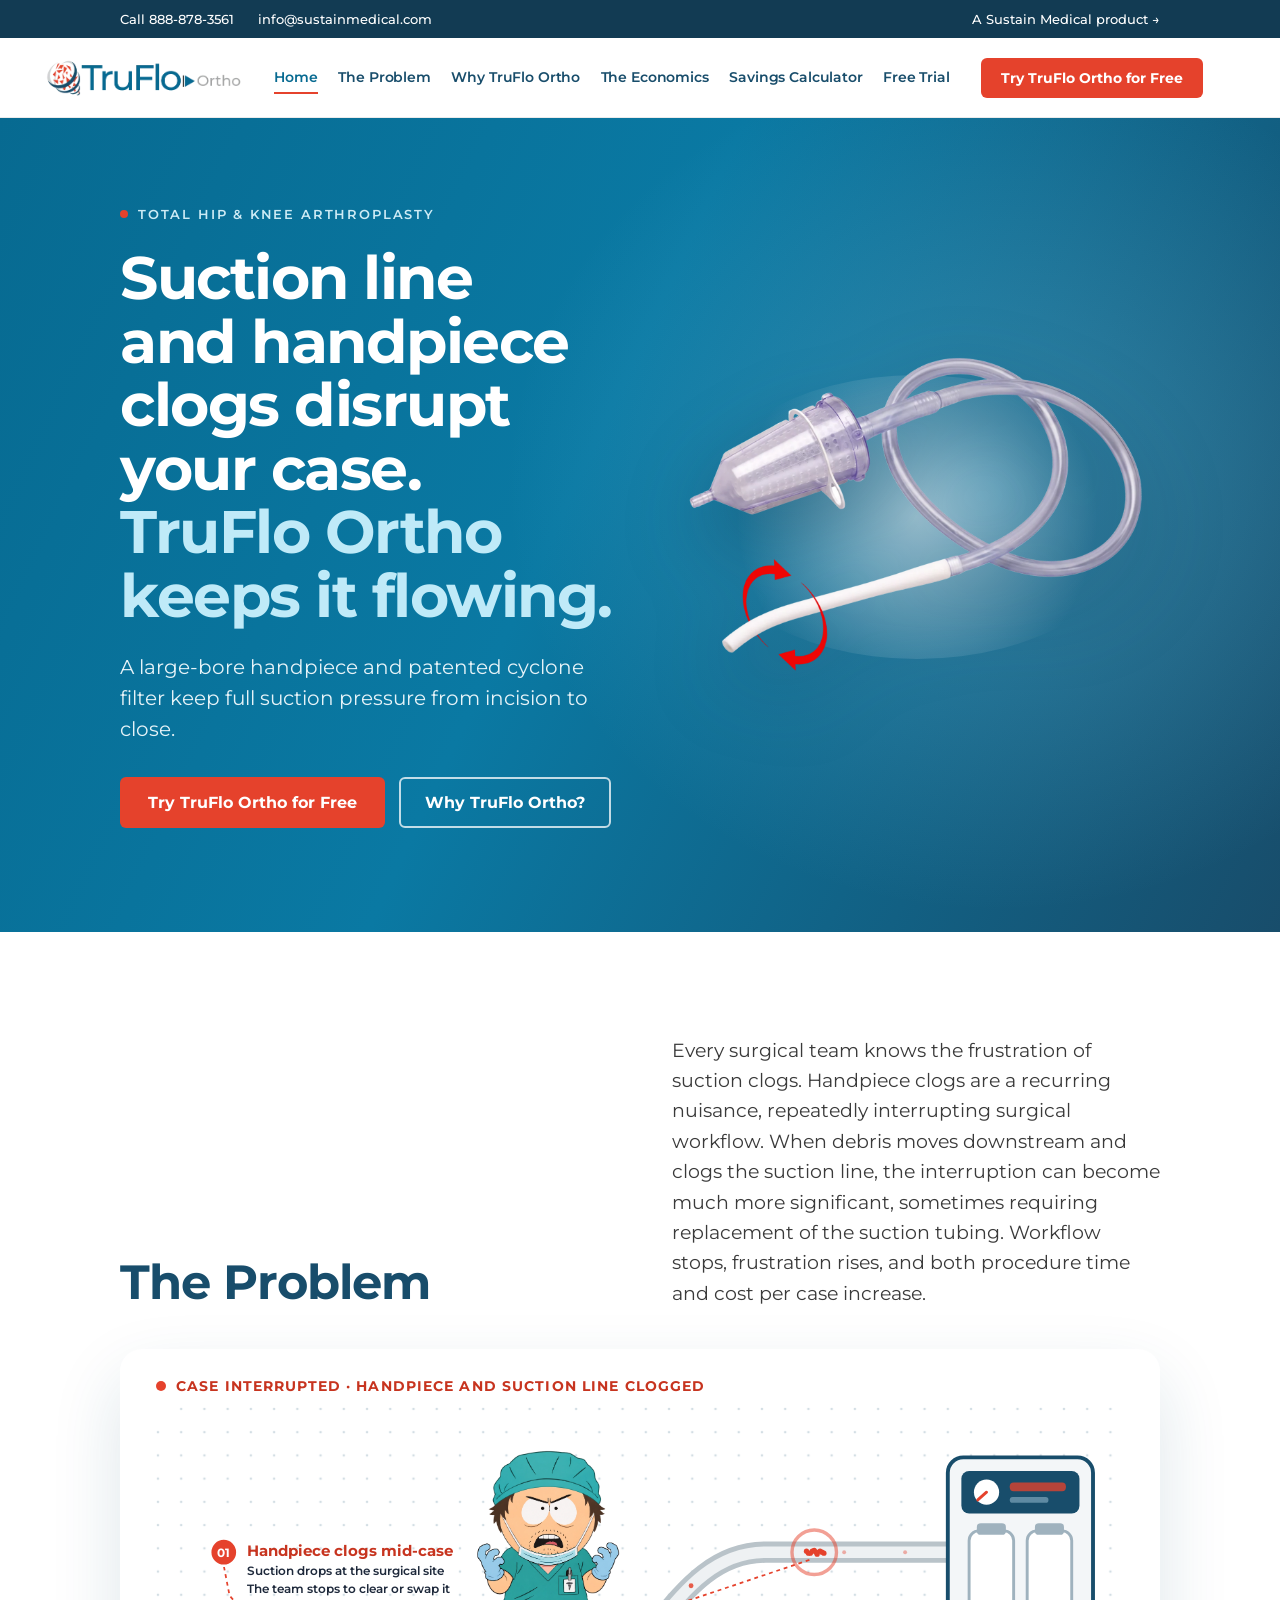
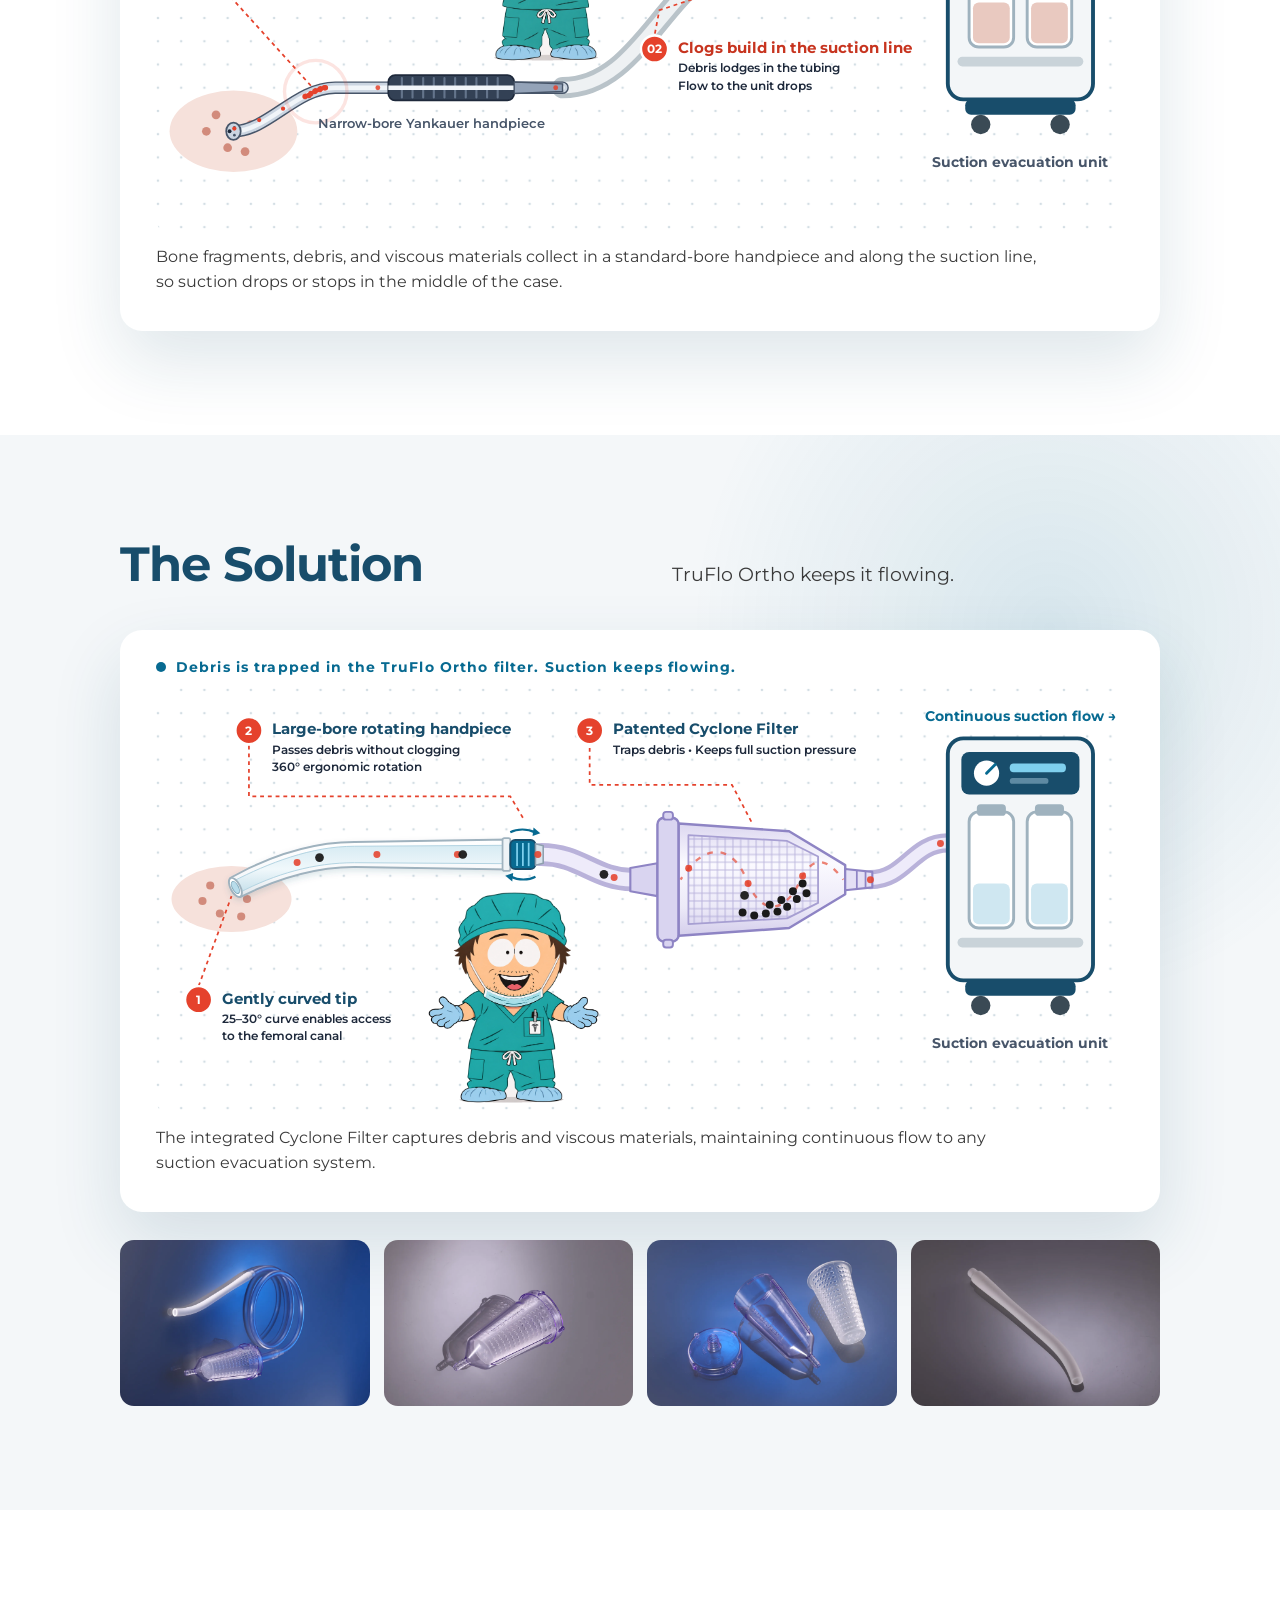
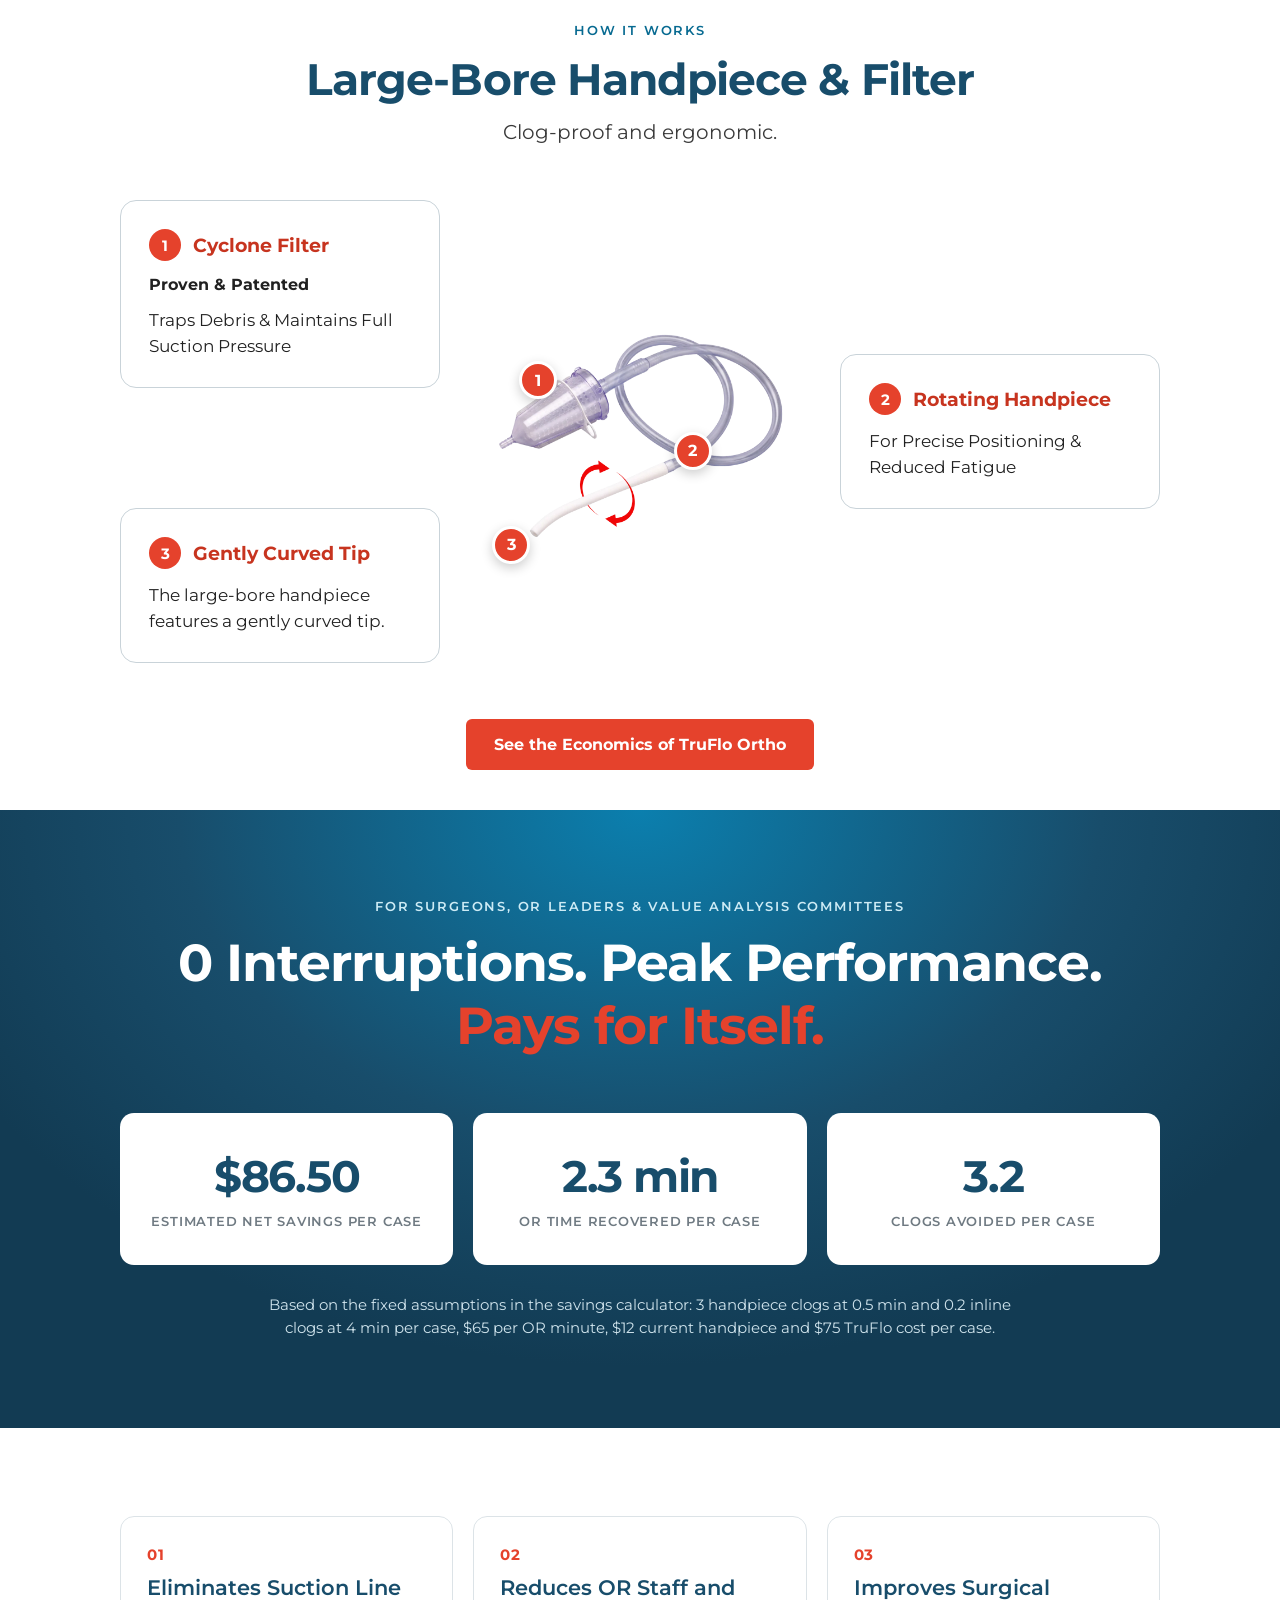
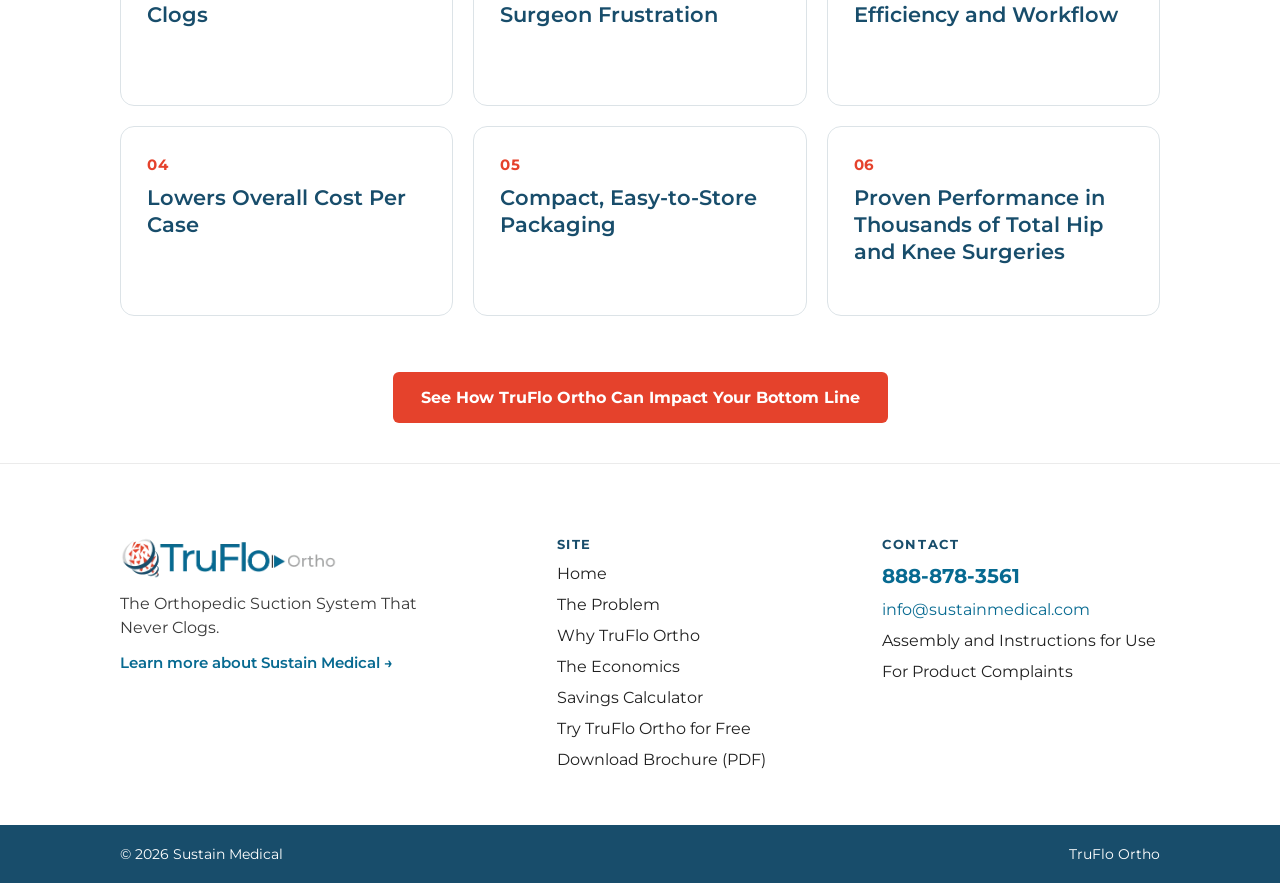
==== commit 0ed9c8ae: "Update How it works to Why TruFlo Ortho in top nav and footer across all pages, and use client Refer" ====
--- a/index.html
+++ b/index.html
@@ -3,9 +3,9 @@
 <link rel="icon" href="assets/img/truflo-logo.png"><link rel="stylesheet" href="assets/site.css"></head><body>
 <div class="topbar wrap"><div class="l"><a href="tel:+18888783561">Call 888-878-3561</a><a href="mailto:info@sustainmedical.com">info@sustainmedical.com</a></div><a href="https://sustainmedical.com">A Sustain Medical product &rarr;</a></div>
 <header class="hdr wrap"><a href="index.html"><img class="logo" src="assets/img/truflo-logo.webp" alt="TruFlo Ortho" width="228" height="46"></a>
-<nav class="nav"><a href="index.html" class="on">Home</a><a href="index.html#problem">The Problem</a><a href="#economics">How It Works</a><a href="#economics">The Economics</a><a href="calculator.html">Savings Calculator</a><a href="free-trial.html">Free Trial</a></nav><a href="free-trial.html" class="btn btn-red btn-sm">Try TruFlo Ortho for Free</a>
+<nav class="nav"><a href="index.html" class="on">Home</a><a href="index.html#problem">The Problem</a><a href="#economics">Why TruFlo Ortho</a><a href="#economics">The Economics</a><a href="calculator.html">Savings Calculator</a><a href="free-trial.html">Free Trial</a></nav><a href="free-trial.html" class="btn btn-red btn-sm">Try TruFlo Ortho for Free</a>
 <div style="display:flex;gap:6px;align-items:center"><a href="free-trial.html" class="btn btn-red mcta">Try TruFlo Ortho for Free</a><button class="burger" aria-label="Menu" aria-expanded="false"><span></span><span></span><span></span></button></div>
-<nav class="mnav"><a href="index.html">Home</a><a href="index.html#problem">The Problem</a><a href="#economics">How It Works</a><a href="#economics">The Economics</a><a href="calculator.html">Savings Calculator</a><a href="free-trial.html">Free Trial</a><a href="tel:+18888783561">Call 888-878-3561</a></nav></header>
+<nav class="mnav"><a href="index.html">Home</a><a href="index.html#problem">The Problem</a><a href="#economics">Why TruFlo Ortho</a><a href="#economics">The Economics</a><a href="calculator.html">Savings Calculator</a><a href="free-trial.html">Free Trial</a><a href="tel:+18888783561">Call 888-878-3561</a></nav></header>
 <main>
 <section class="hero wrap" id="top">
 <div class="copy">
@@ -106,6 +106,6 @@
 </div>
 </section>
 </main><footer><div class="ft wrap"><div class="c"><img src="assets/img/truflo-logo.webp" alt="TruFlo Ortho" style="height:44px;width:max-content"><p>The Orthopedic Suction System That Never Clogs.</p><a href="https://sustainmedical.com" class="mont" style="font-weight:600;font-size:15px;color:#076A91">Learn more about Sustain Medical &rarr;</a></div>
-<div class="c"><h4>Site</h4><a href="index.html">Home</a><a href="index.html#problem">The Problem</a><a href="index.html#how">How It Works</a><a href="#economics">The Economics</a><a href="calculator.html">Savings Calculator</a><a href="free-trial.html">Try TruFlo Ortho for Free</a><a href="assets/TruFlo-Ortho-Sell-Sheet.pdf" target="_blank" rel="noopener">Download Brochure (PDF)</a></div>
+<div class="c"><h4>Site</h4><a href="index.html">Home</a><a href="index.html#problem">The Problem</a><a href="#economics">Why TruFlo Ortho</a><a href="#economics">The Economics</a><a href="calculator.html">Savings Calculator</a><a href="free-trial.html">Try TruFlo Ortho for Free</a><a href="assets/TruFlo-Ortho-Sell-Sheet.pdf" target="_blank" rel="noopener">Download Brochure (PDF)</a></div>
 <div class="c"><h4>Contact</h4><a href="tel:+18888783561" class="mont" style="font-weight:700;font-size:20px;color:#076A91">888-878-3561</a><a href="mailto:info@sustainmedical.com" style="color:#076A91">info@sustainmedical.com</a><a href="#">Assembly and Instructions for Use</a><a href="#">For Product Complaints</a></div></div>
 <div class="fb wrap"><span>&copy; 2026 Sustain Medical</span><span>TruFlo Ortho</span></div></footer><script src="assets/site.js"></script></body></html>
